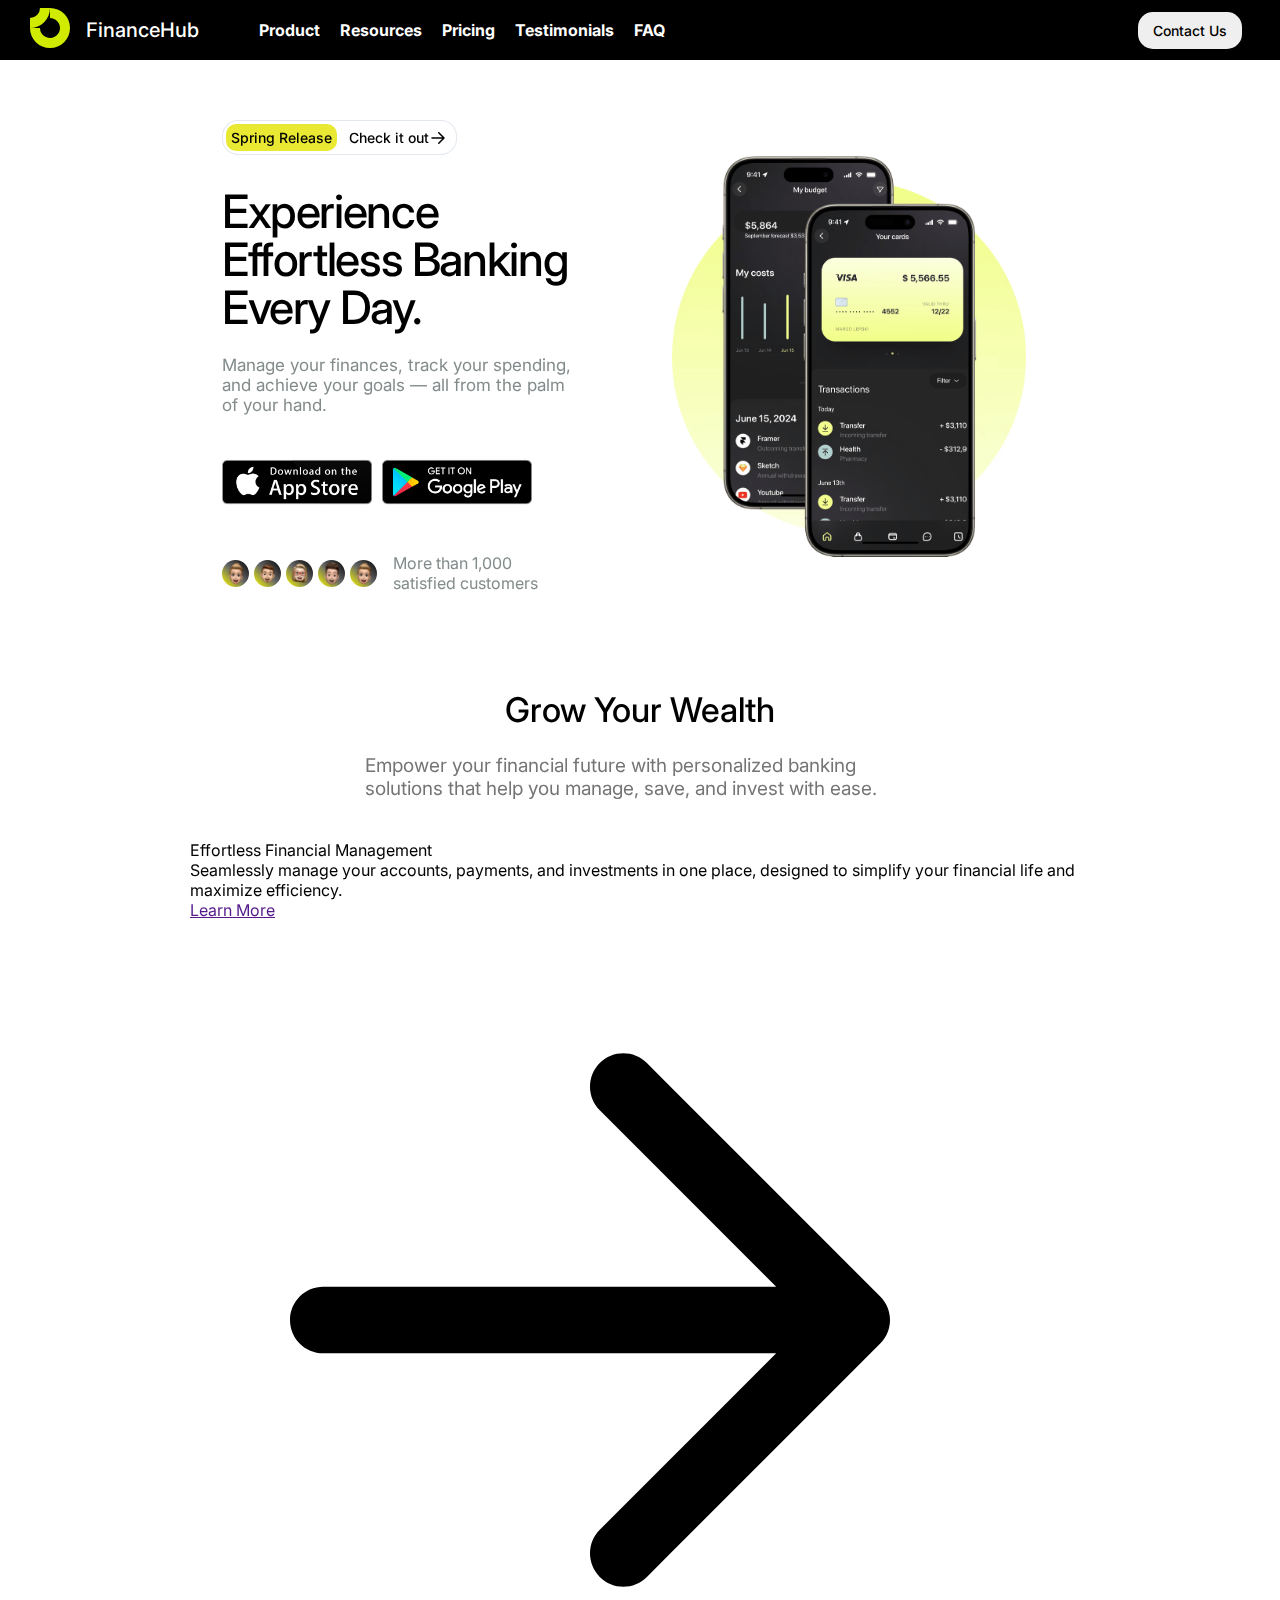
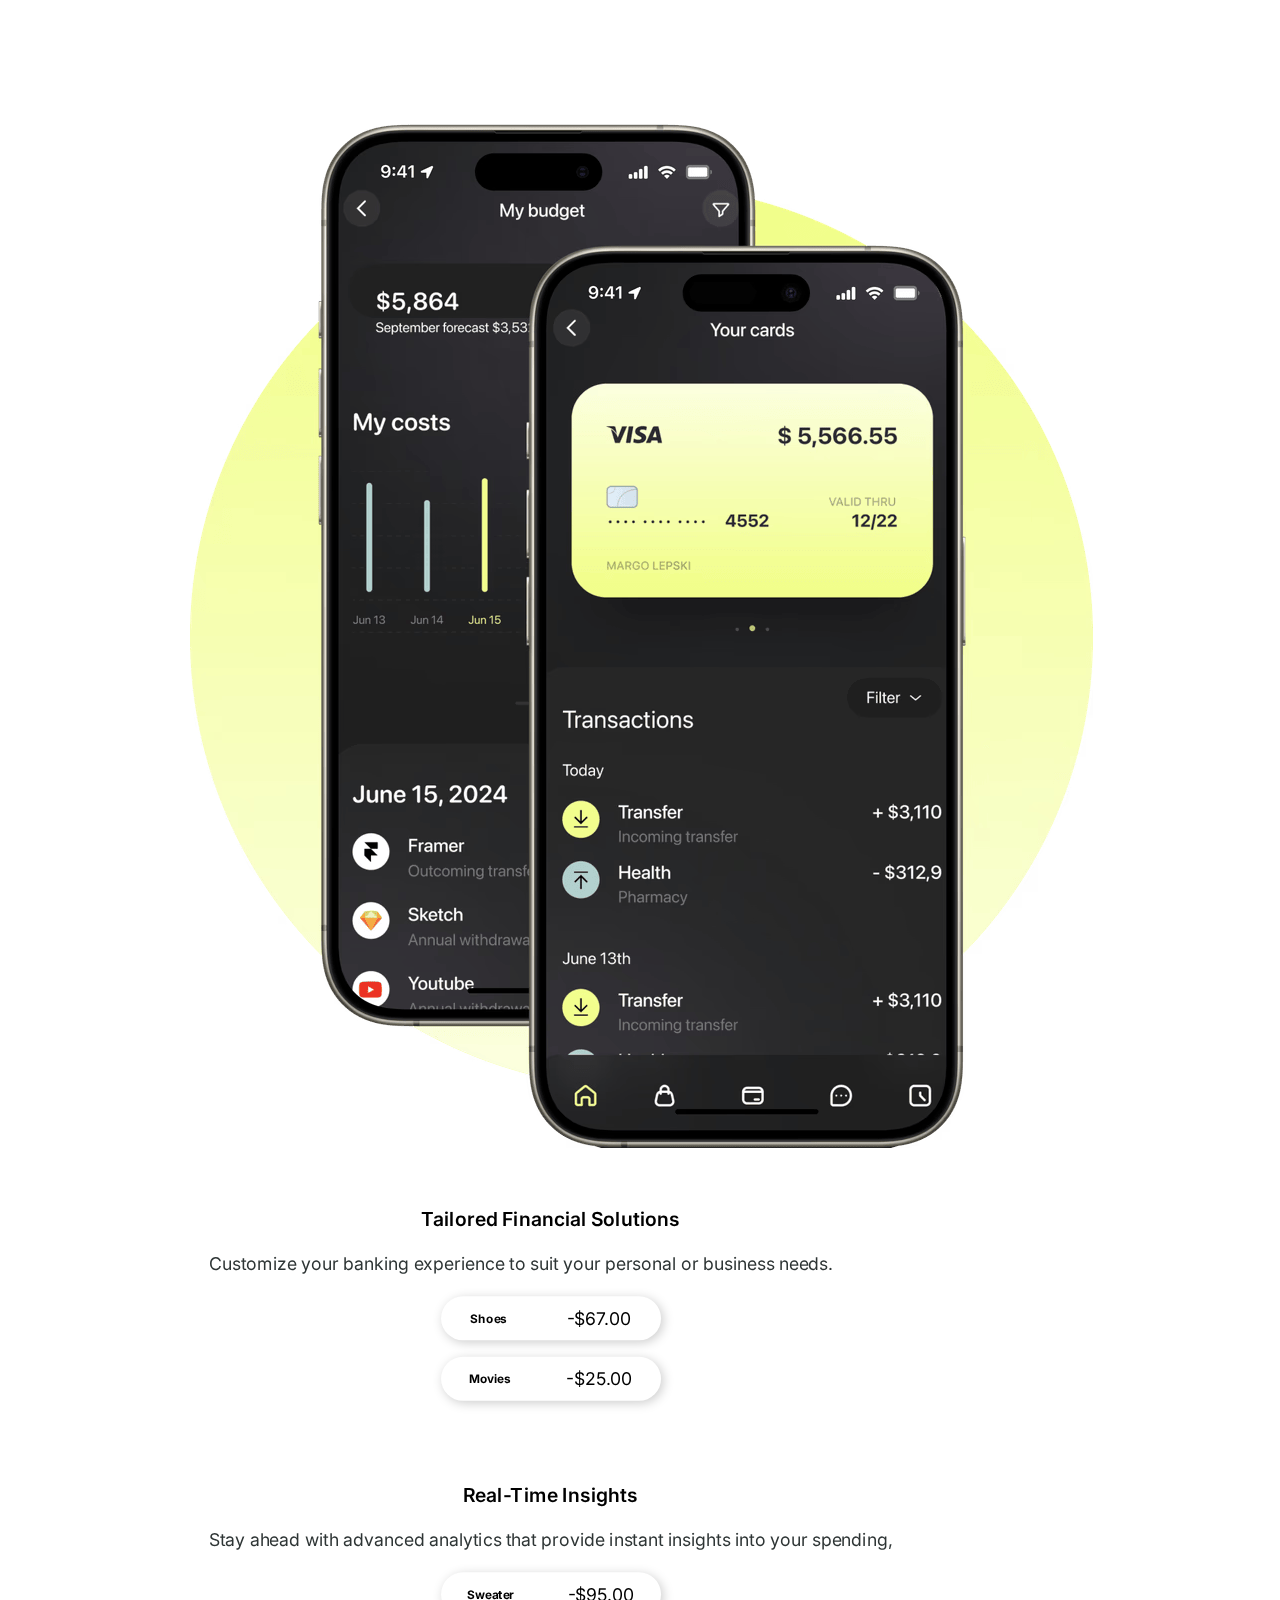
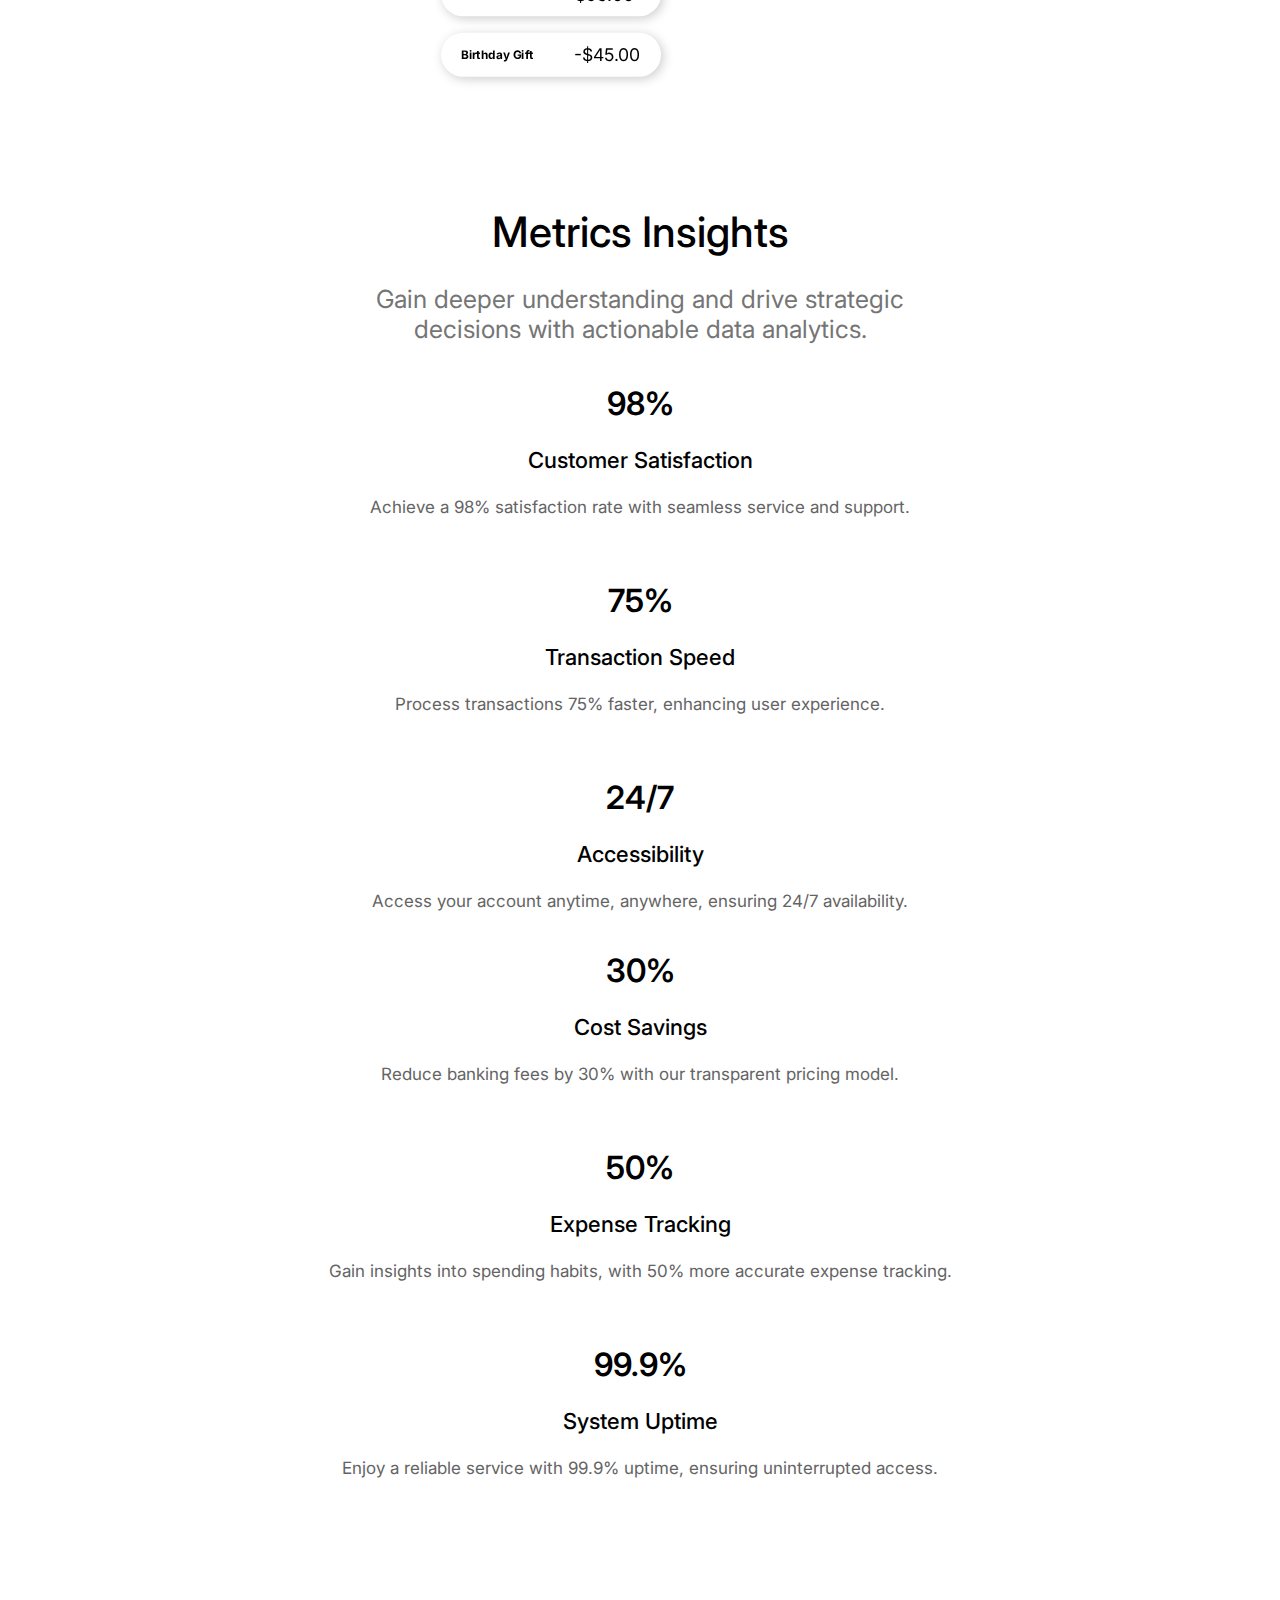
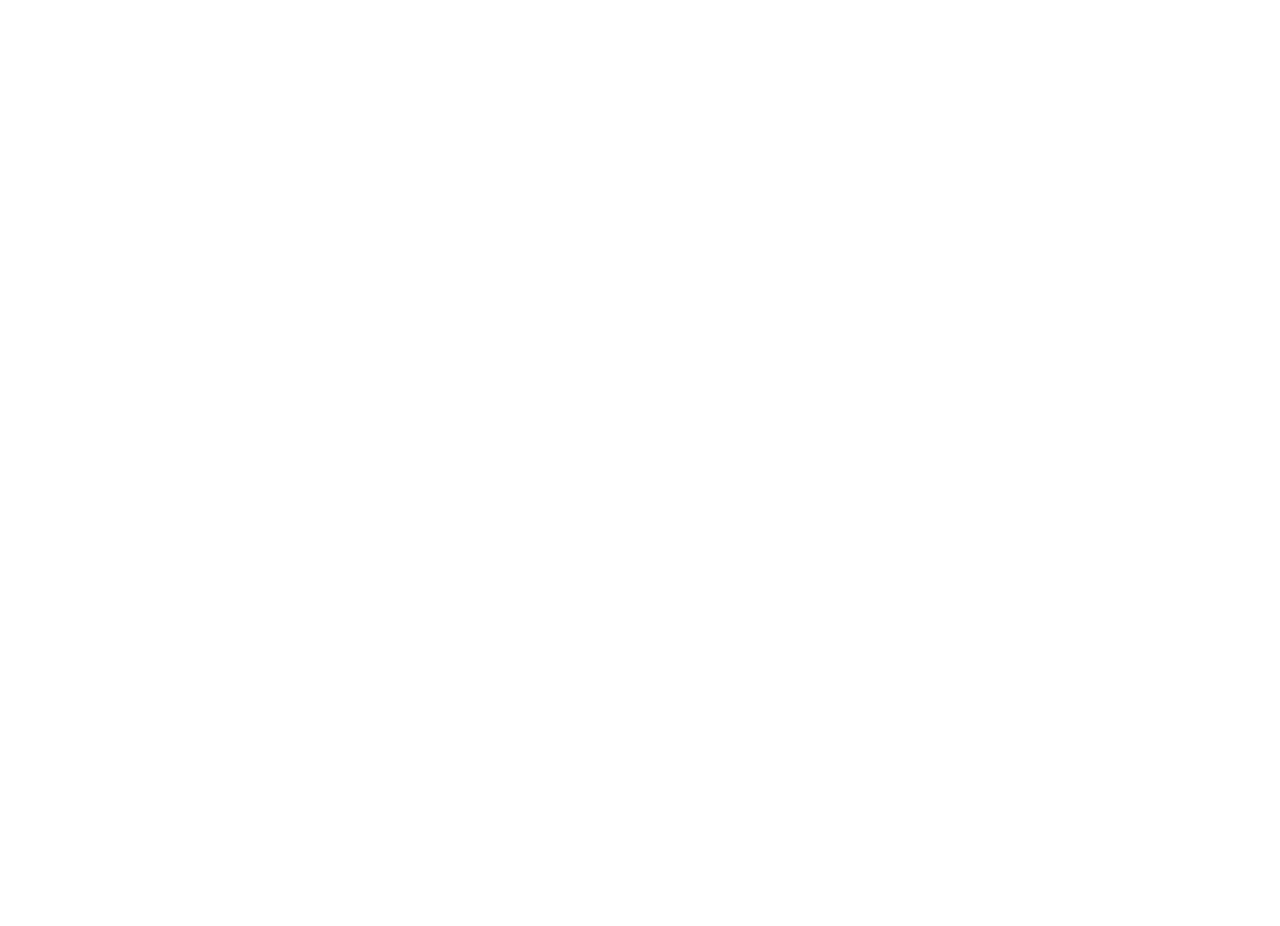
==== index.html @ 9f08f34c "metrics section" ====
<!DOCTYPE html>
<html lang="en">
<head>
    <meta charset="UTF-8">
    <meta name="viewport" content="width=device-width, initial-scale=1.0">

    <style>
        @import url('https://fonts.googleapis.com/css2?family=Roboto:ital,wght@0,100;0,300;0,400;0,500;0,700;0,900;1,100;1,300;1,400;1,500;1,700;1,900&display=swap');
        @import url('https://fonts.googleapis.com/css2?family=Inter:ital,opsz,wght@0,14..32,100..900;1,14..32,100..900&display=swap');
    </style>
  

    <link rel="shortcut icon" href="./Public/finance-hub-logo.svg" type="image/x-icon">
    <link rel="stylesheet" href="./styles/general.css">
    <link rel="stylesheet" href="./styles/header.css">
    <link rel="stylesheet" href="./styles/heroSection.css">
    <link rel="stylesheet" href="./styles/growWealth.css">
    <link rel="stylesheet" href="./styles/metrics.css">
    <link rel="stylesheet" href="./styles/part4.css">
    <link rel="stylesheet" href="./styles/part5.css">
    <link rel="stylesheet" href="./styles/part6.css">
    <link rel="stylesheet" href="./styles/part7.css">
    <link rel="stylesheet" href="./styles/part8.css">
    
   
    <title>FinanceHub</title>
</head>
<body>
    <!-- Header First  -->
    <div class="main" style="min-height: 100vh;width: auto;">
        <header>
            <div class="left-section">
                <div class="logo">
                    <img src="./Public/finance-hub-logo.svg" alt="finance-hub-logo">
                </div>
                <div class="name">FinanceHub</div>
            </div>
            <div class="middle-section">
                <div class="nav">
                    <a href="#">Product</a>
                </div>
                <div class="nav">
                    <a href="#">Resources</a>
                </div>
                <div class="nav">
                    <a href="#">Pricing</a>
                </div>
                <div class="nav">
                    <a href="#">Testimonials</a>
                </div>
                <div class="nav">
                    <a href="#">FAQ</a>
                </div>
                
            </div>

            <div class="right-section">
                <button class="contact-us">Contact Us</button>
            </div>
            
        </header>
        
        <!--Start of Hero Section -->
        <article class="hero-section">
            <div class="hero-container">
                <section class="partA">

                    <!-- top button like part -->
                    <div class="new-release">
                        <p class="release">Spring Release</p>
                        <div class="check-release">
                            <p>Check it out </p>
                            <img src="./Public/right-arrow-com.svg" alt="Right Arrow">
                        </div>
                    
                    </div>
                    <!-- about part -->
                    <div class="about-section">
                        <p class="main-about">Experience Effortless Banking Every Day.</p>
                        <p class="support-about">
                            Manage your finances, track your spending, and achieve
                            your goals — all from the palm of your hand.
                        </p>
                    </div>

                    <!-- Apple Download and Google PLay -->
                    <div class="download-app">
                        <a href="https://www.apple.com/"><img class="apple-store" src="./Public/download-on-the-app-store.png" alt="Apple Store" ></a>
                        <a href="https://play.google.com/store/apps?hl=en"><img class="google-play" src="./Public/google-play.png" alt="Google Play" ></a>

                    </div>

                    <!-- Customers -->
                    <div class="customers">
                        <div class="images">
                            <img src="./Public/head-1.png" alt="Head1">
                            <img src="./Public/head-2.png" alt="Head2">
                            <img src="./Public/head-3.png" alt="Head3">
                            <img src="./Public/head-4.png" alt="Head4">
                            <img src="./Public/head-5.png" alt="Head5">
                        </div>
                        <p>More than 1,000 satisfied customers</p>
                    </div>
                </section>
                <section class="partB">
                    <img src="./Public/phone-visa.png" alt="Phone">
                </section>
            </div>
        </article>

        <!-- End of Hero Section  -->


        <!-- Start of grow YOUR wealth section -->
        <article class="grow-your-wealth">
            
            <div class="grow-your-wealth-cont">
                <section class="part2-head">
                    <h1>Grow Your Wealth</h1>
                    <p>
                        Empower your financial future with
                        personalized banking solutions that
                        help you manage, save, and invest
                        with ease.
                    </p>
                </section>
                <section class="part2-tail" >
                    <div class="container-1">
                        <div class="grow-card-effortless">
                            <p class="heading">Effortless Financial Management</p>
                            <p class="info">
                                Seamlessly manage your accounts, payments, and 
                                investments in one place, designed to simplify 
                                your financial life and maximize efficiency.
                            </p>
                            <div class="button">
                                <a href="">Learn More</a>
                                <div class="img-cont">
                                    <img src="./Public/right-arrow-com.svg" alt="Right Arrow">
                                </div>
                               
                            </div>
                        </div>
                        <div class="grow-image">
                            <img class="left-img" src="./Public/phone-visa.png" alt="">
                        </div>
                    </div>
                    <div class="container-2">
                        <div class="grow-card">
                            <p class="heading">Tailored Financial Solutions</p>
                            <p class="info">
                                Customize your banking experience to suit your
                                personal or business needs.

                            </p>
                            <div class="card-component">
                                <div class="card shoes">
                                    <h6>Shoes</h6>
                                    <p>-$67.00</p>
                                </div>
                                <div class="card movie theater">
                                    <h6>Movies</h6>
                                    <p>-$25.00</p>
                                </div>
                            </div>
                        
                        </div>

                        <div class="grow-card">
                            <p class="heading">Real-Time Insights</p>
                            <p class="info">
                                Stay ahead with advanced analytics that 
                                provide instant insights into your spending,
                                
                            </p>

                            <div class="card-component">
                                <div class="card sweater">
                                    <h6>Sweater</h6>
                                    <p>-$95.00</p>
                                </div>
                                <div class="card birthday-gift">
                                    <h6>Birthday Gift</h6>
                                    <p>-$45.00</p>
                                </div>
                            </div>
                    
                        </div>
                    </div>
                </section>
            </div>
        </article>

        <!-- End of grow YOUR wealth section -->


        <!-- Start of metrics section -->
        <article class="metrics-insights">
            <div class="metrics-cont">
                <section class="metrics-head">
                    <p class="heading">Metrics Insights</p>
                    <p class="sub-heading">Gain deeper understanding
                        and drive strategic decisions with actionable
                        data analytics.
                    </p>
                </section>
                <section class="metrics">

                    <!-- container 1  -->
                    <div class="metric-container">
                        <p class="metric-number">98%</p>
                        <p class="metric-title">Customer Satisfaction</p>
                        <p class="explanation">
                            Achieve a 98% satisfaction rate with seamless
                            service and support.
                        </p>
                    </div>


                    <!-- container 2  -->
                    <div class="metric-container">
                        <p class="metric-number">75%</p>
                        <p class="metric-title">Transaction Speed</p>
                        <p class="explanation">
                            Process transactions 75% faster, enhancing
                            user experience.
                        </p>
                    </div>


                    <!-- container 3  -->

                    <div class="metric-container">
                        <p class="metric-number">24/7</p>
                        <p class="metric-title">Accessibility</p>
                        <p class="explanation">
                            Access your account anytime, anywhere,
                            ensuring 24/7 availability.
                        </p>
                    </div>
                
                </section>
                <section class="metrics">
                    <!-- container 1  -->
                    <div class="metric-container">
                        <p class="metric-number">30%</p>
                        <p class="metric-title">Cost Savings</p>
                        <p class="explanation">
                            Reduce banking fees by 30% with our
                            transparent pricing model.
                        </p>
                    </div>


                    <!-- container 2  -->
                    <div class="metric-container">
                        <p class="metric-number">50%</p>
                        <p class="metric-title">Expense Tracking</p>
                        <p class="explanation">
                            Gain insights into spending habits, with 50%
                            more accurate expense tracking.
                        </p>
                    </div>


                    <!-- container 3  -->

                    <div class="metric-container">
                        <p class="metric-number">99.9%</p>
                        <p class="metric-title">System Uptime</p>
                        <p class="explanation">
                            Enjoy a reliable service with 99.9% uptime,
                            ensuring uninterrupted access.
                        </p>
                    </div>
                </section>
            </div>
        </article>


            <!-- End of metrics section -->
            <!-- Part4 -->
            <article class="pricing-plan"></article>
            <!-- Part5 -->
            <article class="testimonials"></article>
            <!-- Part6 -->
            <article class="trustees"></article>
            <!-- Part7 -->
            <article class="join-now"></article>
            <!-- Part8 -->
            <article class="faqs"></article>
                
        
        <footer></footer>
    </div>
</body>
</html>
---- styles/general.css ----
*{
    margin: 0;
    padding: 0;
    box-sizing: border-box;
    font-family: Inter, Roboto, sans-serif;
}

body{
    /* margin-top: 120px;
     */
    margin-bottom: 1000px;
    /* background-color: rgb(95, 95, 143); */
    display: flex;
    align-items: center;
    justify-content: center;
}


.main{
    
    

    display: flex;
    flex-direction: column;
    justify-content: flex-start;
    align-items: center;

    flex-wrap: nowrap;
    gap: 0px;
    height: min-content;
    overflow: hidden;
    padding: 0;
    position: relative;

}
---- styles/header.css ----
header{
   display: flex;
   background-color: black;
   justify-content: space-between;
   
   height: 60px;
   position: fixed;
   top: 0;
   left: 0;
   right: 0;
}

.left-section{
    display: flex;
    /* gap: 10px; */
    /* margin: 0px 0 0 20px; */
    align-items: center;
    /* margin: 0 -500px 0 0; */
}

.logo img{
    width: 40px;
    margin: 0 16px 0 30px;
}

.name{
    font-weight: 500;
    font-size: 20px;
    color: rgb(255, 255, 255);
}

.middle-section {
    display: flex;
    align-items: center;
    flex: 1;
    margin: 0 0 0 50px;
}

.nav{
    margin: 0 10px 0 10px;
}

.nav a {
    text-decoration: none;
    color: white;
    font-weight: bold;
}

.nav a:hover{
    color: rgb(238, 151, 151);
}

.right-section{
    width: 180px;
    display: flex;
    align-items: center;
    justify-content: center;

}

.contact-us{
    padding: 10px 15px 10px 15px;
    border-radius: 15px;
    border: none;
    font-size: 14px;
    font-weight: 500;
    cursor: pointer;
}
---- styles/heroSection.css ----
.hero-section{
   display: flex;
   flex-direction: column;
   justify-content: center;
   align-items: center;
   gap: 0;
   flex: none;
   flex-wrap: nowrap;
   height: min-content;
   overflow: visible;
   padding: 120px 32px 48px;
   max-width: 900px;
   width: 100%;

}

.hero-container{
    display: flex;
    align-items: center;
    justify-content: flex-start;
    /* background-color: teal; */
    gap: 64px;
    flex: none;
    flex-wrap: nowrap;
    height: min-content;
    padding: 0;
    overflow: visible;
    width: 100%;
    position: relative;
}



.partA{
    display: flex;
    flex-direction: column;
    justify-content: flex-start;
    align-items: flex-start;
    gap: 32px;

    flex: none;
    flex-wrap: nowrap;
    height: min-content;
    /* max-width: 500px; */
    overflow: visible;
    padding: 0;
    position: relative;
    width: 1px;

    flex: 1 0 0px;
}

.new-release{
    display: flex;
    align-items: center;
    justify-content: flex-start;
    column-gap: 12px;
    font-size: 14px;
    box-shadow: 0 0 0 1px inset rgb(227, 232, 239);
    padding: 4px 10px 4px 4px;
    border-radius: 16px;
    cursor: pointer;
    font-weight: 500;
    flex-wrap: nowrap;

}

.new-release:hover .check-release img{
    transform: translateX(10%);
}

.release{
    background-color: rgb(233, 233, 51);
    padding: 5px;
    border-radius: 10px;
}

.check-release{
    display: flex;
    align-items: center;
    flex-wrap: nowrap;
}
.check-release img{
    width: 18px;
    filter: hue-rotate(180deg) saturate(1.5) brightness(1.2) contrast(1.2);

    transition: transform 0.2s ease-in-out;
}

.about-section{
    display: flex;
    flex-direction: column;
    flex-wrap: nowrap;
    gap: 24px;
}

.main-about{
    font-size: 46px;
    font-weight: 500;
    color: black;
    letter-spacing: -.03em;
    text-align: start;
    line-height: 48px;
}

.support-about{
    color: rgb(131, 139, 139);
    font-size: 17px;
}

.download-app{
    display: flex;
    flex: none;
    gap: 10px;
}

.download-app a img{
    height: 150px;
    margin: -40px 0;
}

.customers{
    display: flex;
    flex-wrap: nowrap;
    gap: 16px;
    flex: none;
    align-items: center;
}


.images{
    display: flex;
    align-items: center;
    gap: 5px;
    flex-wrap: nowrap;
}

.images img{
    width: 27px;
    height: 27px;
    border: none;
   
    background-image: linear-gradient(45deg, #FFFF00, #666666, #000000);


    border-radius: 25px;
}

.customers p{
    color: rgb(131, 139, 139);
}

.partB{
    /* background-color: #000000; */
    display: flex;
    flex-direction: column;
    align-items: center;
    justify-content: center;
    flex-wrap: nowrap;
    height: min-content;
    overflow: visible;
    padding: 32px;
    position: relative;
    /* width: 1px; */
    flex: 1 0 0px;
}
.partB img{
    display: block;
    width: 100%;
    height: 100%;
    object-fit: cover;
    object-position: center center;
}
---- styles/growWealth.css ----
/* Some craxy nested flexboxes  */
.grow-your-wealth{
   display: flex;
   flex-direction: column;
   align-items: center;
   justify-content: flex-start;
   flex-wrap: nowrap;
   gap: 0;
   overflow: visible;
   height: min-content;
   position: relative;
   padding: 48px 32px;
   width: 100%;
}

.grow-your-wealth-cont{
    display: flex;
    flex-direction: column;
    justify-content: flex-start;
    align-items: center;
    gap: 40px;
    overflow: visible;
    position: relative;
    flex-wrap: nowrap;
    max-width: 900px;
    width: 100%;
}

/* First Section  */
.part2-head{
    display: flex;
    flex-direction: column;
    align-items: center;
    gap: 24px;
    max-width: 550px;
    width: 100%;
    flex: none;
}


.part2-head h1{
    font-size: 34px;
    font-weight: 500;
}


.part2-head p{
    color: rgb(117, 117, 117);
    font-size: 19px;
}

/* Second Section  */

.part2-tail{
    display: flex;
    flex-direction: column;
    align-items: flex-start;
    justify-content: flex-start;
    gap: 14px;
    /* background-color: brown; */
    height: min-content;
    width: 100%;
}

/* Nested flexbox  */

.container{
    display: flex;
    align-items: center;
    /* flex-wrap: wrap; */
    background-color: rgba(198, 211, 190, 0.651);
    border: 0.1px solid rgb(166, 172, 162,0.2) ;
    border-radius: 20px;
    gap: 40px;

    backdrop-filter: blur(10px);
    

    flex: 0 1 auto;
    min-width: 0; 
}


.grow-card{
    display: flex;
    flex-direction: column;
    align-items: flex-start;
    gap: 20px;
    padding: 50px;
    
    flex: 1;
}

.grow-card .heading{
    font-size: 1.1rem;
    font-weight: 600;
    margin: 0 auto;
}

.grow-card .info{
    font-size: 1rem;
    color: rgb(46, 53, 53);
    /* max-width: 200px; */
}


.grow-card .button{
    display: flex;
    align-items: center;
    justify-content: space-around;
    gap: 5px;
    background-color: rgb(20, 44, 20);
    /* margin-bottom: 50px; */
    padding: 0.7em 1.2em;
    cursor: pointer;
    border-radius: 10px;
    transition: all 0.2s ease;
}

.grow-card .button a {
    text-decoration: none;
    color: white;
    font-size: 1rem;
    
}

.grow-card .button img {
    
    width: 18px;
    filter: invert(1);

    transition: all 0.2s ease-in-out;

}

.grow-card .button:hover{
    background-color: rgba(47, 77, 47, 0.815) ;

}

.grow-card .button:hover img{
    transform: translateX(50%);
    
}


.grow-card .left-img{
    width: 250px;
    flex: none;
    transition: all 0.5s ease-in-out;
}

.grow-card ,.left-img:hover{
    transform: scale(1.1);
}


.card-component{
    display: flex;
    flex-direction: column;
    justify-content: center;
    align-items: center;
    margin: 0 auto;
    gap: 15px;
}

.card{
    width: 200px;
    height: 40px;
    background-color:#ffffff;
    border-radius: 20px;
    box-shadow: 2px 2px 10px rgba(0, 0, 0, 0.205);


    display: flex;
    align-items: center;
    justify-content: space-around;

    transition: all 0.2s ease-in;
}

.card:hover {
    transform: scale(1.1);
    background-color: transparent;
}
---- styles/metrics.css ----
/* Styles for the metrics Section  */

 .metrics-insights{
    display: flex;
    flex-direction: column;
    /* background-color: red; */
    align-items: center;
    justify-content: flex-start;
    flex: none;
    gap: 70px;
    height: min-content;
    width: 100%;
    position: relative;
 }


 .metrics-cont{
    display: flex;
    flex-direction: column;
    gap: 40px;
    justify-content: flex-start;
    align-items: center;
    padding: 48px 32px;
    background-color: rgb(255, 255, 255);
    flex-wrap: nowrap;
    width: 100%;
 }


 .metrics-head{
    display: flex;
    flex-direction: column;
    align-items: center;
    justify-content: flex-start;
    gap: 34px;
    height: min-content;
    max-width: 550px;
    width: 100%;
    flex-wrap: nowrap;
    position: relative;
 }

 .metrics-head .heading{
    font-size: 42px;
    font-weight: 500;
    line-height: 36px;
    text-align: center;
    
 }


 .metrics-head .sub-heading{
    font-size: 25px;
    color: rgb(117, 117, 117);
    text-align: center;
 }




 .metrics{
    display: flex;
    flex-direction: column;
    justify-content: flex-start;
    align-items: center;
    gap: 64px;
    /* background-color: crimson; */
    flex-wrap: nowrap;
    height: min-content;
    flex: none;
    /* max-width: 1000px; */
    width: 100%;
 }


 .metric-container{
    display: flex;
    flex-direction: column;
    justify-content: flex-start;
    align-items: center;

    gap: 24px;
    height: min-content;
    flex: none;
    width: 100%;
 }


 .metric-number{
    font-size: 32px;
    font-weight: 600;
    text-align: center;
 }


 .metric-title{
    font-size: 22px;
    font-weight: 500;
 }

 .explanation{
    font-size: 17px;
    color: rgb(100, 100, 100);
    text-align: center;
 }
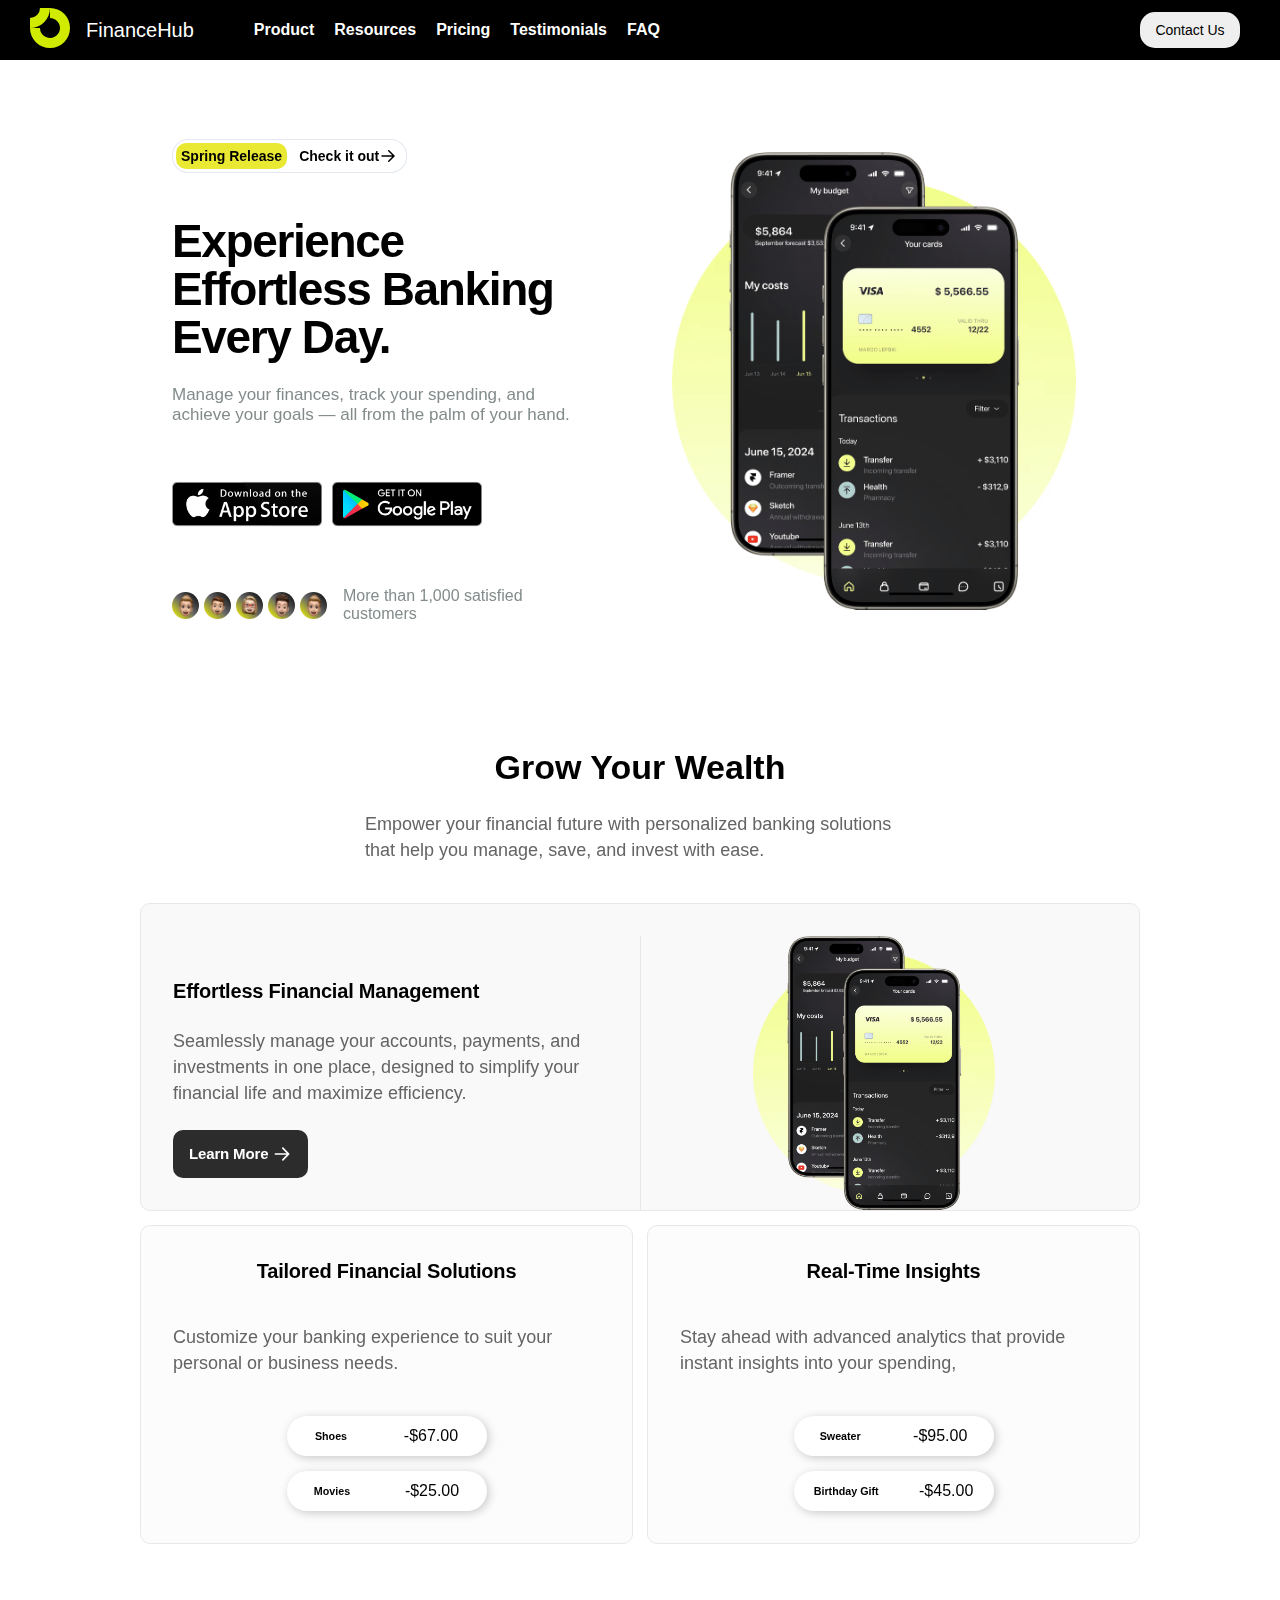
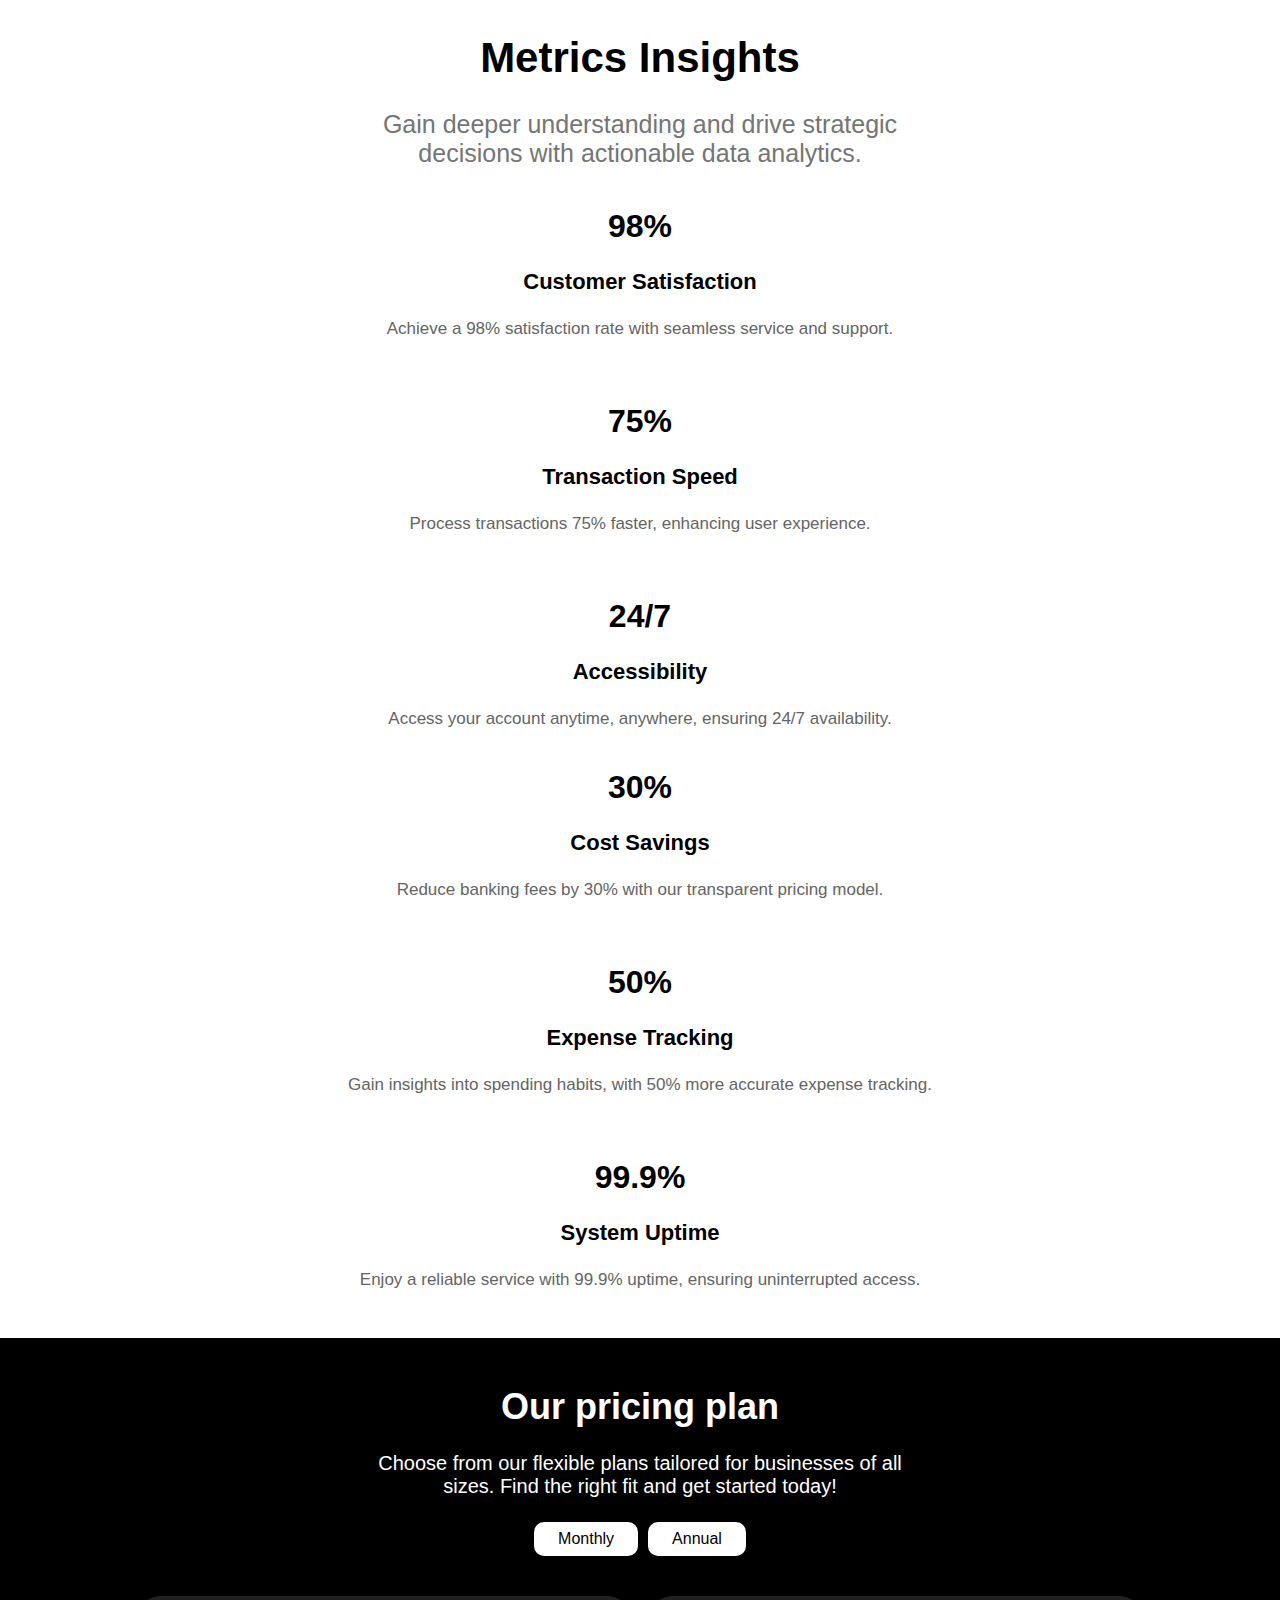
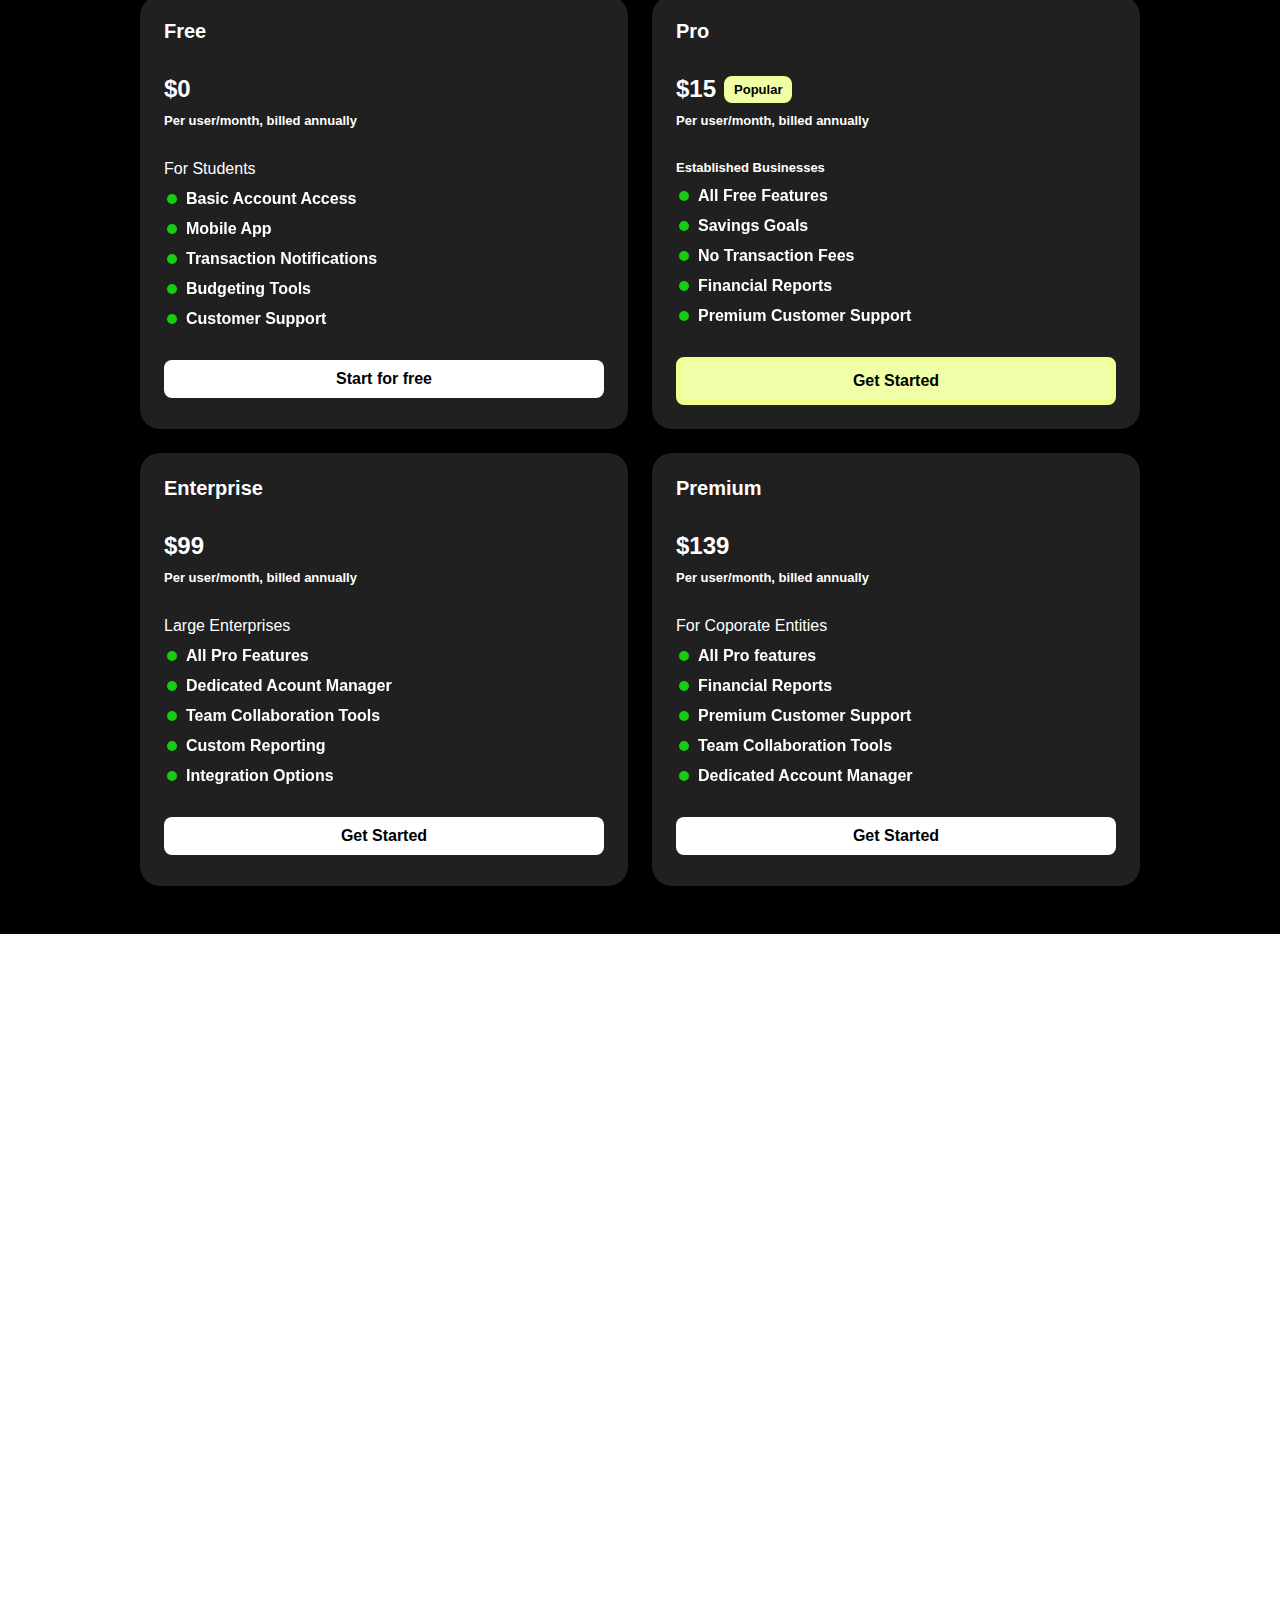
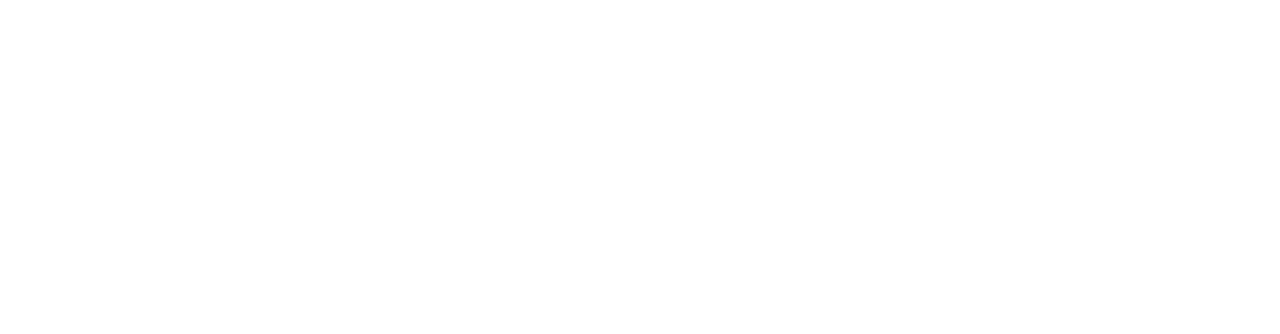
==== commit 4517677e: "typo" ====
--- a/index.html
+++ b/index.html
@@ -4,11 +4,11 @@
     <meta charset="UTF-8">
     <meta name="viewport" content="width=device-width, initial-scale=1.0">
 
-    <style>
+    <!-- <style>
         @import url('https://fonts.googleapis.com/css2?family=Roboto:ital,wght@0,100;0,300;0,400;0,500;0,700;0,900;1,100;1,300;1,400;1,500;1,700;1,900&display=swap');
         @import url('https://fonts.googleapis.com/css2?family=Inter:ital,opsz,wght@0,14..32,100..900;1,14..32,100..900&display=swap');
     </style>
-  
+   -->
 
     <link rel="shortcut icon" href="./Public/finance-hub-logo.svg" type="image/x-icon">
     <link rel="stylesheet" href="./styles/general.css">
@@ -16,7 +16,7 @@
     <link rel="stylesheet" href="./styles/heroSection.css">
     <link rel="stylesheet" href="./styles/growWealth.css">
     <link rel="stylesheet" href="./styles/metrics.css">
-    <link rel="stylesheet" href="./styles/part4.css">
+    <link rel="stylesheet" href="./styles/pricingPlan.css">
     <link rel="stylesheet" href="./styles/part5.css">
     <link rel="stylesheet" href="./styles/part6.css">
     <link rel="stylesheet" href="./styles/part7.css">
@@ -279,8 +279,162 @@
 
 
             <!-- End of metrics section -->
-            <!-- Part4 -->
-            <article class="pricing-plan"></article>
+
+
+            <!-- Start of Pricing Plans -->
+
+
+            <article class="pricing-plan">
+                <div class="pricing-plan-cont">
+                    <div class="pp-head">
+                        <p class="heading">Our pricing plan</p>
+                        <p class="sub-heading">
+                            Choose from our flexible plans tailored
+                            for businesses of all sizes. Find the
+                            right fit and get started today!
+                        </p>
+                        <div class="time">
+                            <p>Monthly</p>
+                            <p>Annual</p>
+                        </div>
+                    </div>
+                    <div class="pp-tail">
+
+                        <!-- Grid Card 1  -->
+
+                        <div class="grid-card">
+
+                            
+
+
+                            <div class="card-details">
+                                <p class="name">Free</p>
+
+                                <div class="amount">
+                                    <p class="money">$0</p>
+                                    <p class="time">
+                                        Per user/month, billed annually
+                                    </p>
+                                </div>
+
+                                <div class="for-who">
+                                    <p>For Students</p>
+
+                                    <div class="benefits">
+                                        <p>Basic Account Access</p>
+                                        <p>Mobile App</p>
+                                        <p>Transaction Notifications</p>
+                                        <p>Budgeting Tools</p>
+                                        <p>Customer Support</p>
+                                    </div>
+
+                                </div>
+                            </div>
+
+                            <a href="" class="card-button">Start for free</a>
+
+
+                            
+                        </div>
+
+                           <!-- Grid Card 2  -->
+
+
+                        <div class="grid-card">
+                            <div class="card-details">
+                                <p class="name">Pro</p>
+
+                                <div class="amount">
+                                    <p class="money">$15 <span>Popular</span></p>
+                                    <p class="time">
+                                        Per user/month, billed annually
+                                    </p>
+                                </div>
+
+                                <div class="for-who">
+                                    <p class="who">Established Businesses</p>
+
+                                    <div class="benefits">
+                                        <p>All Free Features</p>
+                                        <p>Savings Goals</p>
+                                        <p>No Transaction Fees</p>
+                                        <p>Financial Reports</p>
+                                        <p>Premium Customer Support</p>
+                                    </div>
+
+                                </div>
+                            </div>
+
+                            <a href="" class="card-button popular-button">Get Started</a>
+                        </div>
+
+                           <!-- Grid Card 3  -->
+
+
+                        <div class="grid-card">
+                            <div class="card-details">
+                                <p class="name">Enterprise</p>
+
+                                <div class="amount">
+                                    <p class="money">$99</p>
+                                    <p class="time">
+                                        Per user/month, billed annually
+                                    </p>
+                                </div>
+
+                                <div class="for-who">
+                                    <p>Large Enterprises</p>
+
+                                    <div class="benefits">
+                                        <p>All Pro Features</p>
+                                        <p>Dedicated Acount Manager</p>
+                                        <p>Team Collaboration Tools</p>
+                                        <p>Custom Reporting</p>
+                                        <p>Integration Options</p>
+                                    </div>
+
+                                </div>
+                            </div>
+
+                            <a href="" class="card-button">Get Started</a>
+                        </div>
+
+                           <!-- Grid Card 4  -->
+
+
+                        <div class="grid-card">
+                            <div class="card-details">
+                                <p class="name">Premium</p>
+
+                                <div class="amount">
+                                    <p class="money">$139</p>
+                                    <p class="time">
+                                        Per user/month, billed annually
+                                    </p>
+                                </div>
+
+                                <div class="for-who">
+                                    <p>For Coporate Entities</p>
+
+                                    <div class="benefits">
+                                        <p>All Pro features</p>
+                                        <p>Financial Reports</p>
+                                        <p>Premium Customer Support</p>
+                                        <p>Team Collaboration Tools</p>
+                                        <p>Dedicated Account Manager</p>
+                                    </div>
+
+                                </div>
+                            </div>
+
+                            <a href="" class="card-button">Get Started</a>
+                        </div>
+                    </div>
+                </div>
+            </article>
+
+
+            <!-- End0 of Pricing Plans -->
             <!-- Part5 -->
             <article class="testimonials"></article>
             <!-- Part6 -->
--- a/styles/general.css
+++ b/styles/general.css
@@ -10,9 +10,9 @@
      */
     margin-bottom: 1000px;
     /* background-color: rgb(95, 95, 143); */
-    display: flex;
+    /* display: flex;
     align-items: center;
-    justify-content: center;
+    justify-content: center; */
 }
 
 
--- a/styles/heroSection.css
+++ b/styles/heroSection.css
@@ -9,9 +9,10 @@
    height: min-content;
    overflow: visible;
    padding: 120px 32px 48px;
-   max-width: 900px;
+   max-width: 1000px;
    width: 100%;
-
+   margin-bottom: 10px;
+   
 }
 
 .hero-container{
@@ -36,7 +37,7 @@
     flex-direction: column;
     justify-content: flex-start;
     align-items: flex-start;
-    gap: 32px;
+    gap: 44px;
 
     flex: none;
     flex-wrap: nowrap;
@@ -60,7 +61,7 @@
     padding: 4px 10px 4px 4px;
     border-radius: 16px;
     cursor: pointer;
-    font-weight: 500;
+    font-weight: 600;
     flex-wrap: nowrap;
 
 }
@@ -96,7 +97,7 @@
 
 .main-about{
     font-size: 46px;
-    font-weight: 500;
+    font-weight: 600;
     color: black;
     letter-spacing: -.03em;
     text-align: start;
--- a/styles/growWealth.css
+++ b/styles/growWealth.css
@@ -23,7 +23,7 @@
     overflow: visible;
     position: relative;
     flex-wrap: nowrap;
-    max-width: 900px;
+    max-width: 1000px;
     width: 100%;
 }
 
@@ -41,7 +41,7 @@
 
 .part2-head h1{
     font-size: 34px;
-    font-weight: 500;
+    font-weight: 600;
 }
 
 
@@ -65,97 +65,186 @@
 
 /* Nested flexbox  */
 
-.container{
-    display: flex;
-    align-items: center;
-    /* flex-wrap: wrap; */
-    background-color: rgba(198, 211, 190, 0.651);
-    border: 0.1px solid rgb(166, 172, 162,0.2) ;
-    border-radius: 20px;
+.container-1{
+    display: flex;
+    align-items: flex-end;
+    justify-content: flex-start;
+    flex-wrap: nowrap;
+    background-color: rgb(249, 249, 249);
+    /* background-color: crimson; */
+    border-radius: 10px;
+    border: 1px solid rgb(232, 232, 232);
     gap: 40px;
-
-    backdrop-filter: blur(10px);
-    
+    flex: none;
+    height: min-content;
+    width: 100%;
+    padding: 32px 32px 0;
 
     flex: 0 1 auto;
     min-width: 0; 
-}
-
-
-.grow-card{
+    
+}
+
+
+.grow-card-effortless{
     display: flex;
     flex-direction: column;
     align-items: flex-start;
-    gap: 20px;
-    padding: 50px;
-    
-    flex: 1;
-}
-
+    justify-content: flex-start;
+    gap: 24px;
+    padding: 0 0 32px;
+    height: min-content;
+    width: 1px;
+    flex: 1 0 0px;
+}
+
+.grow-card-effortless .heading,
 .grow-card .heading{
-    font-size: 1.1rem;
-    font-weight: 600;
-    margin: 0 auto;
-}
-
-.grow-card .info{
-    font-size: 1rem;
-    color: rgb(46, 53, 53);
+    font-size: 20px;
+    font-weight: 700;
+    line-height: 26px;
+    letter-spacing: -.01em;
+}
+
+.grow-card-effortless .info,
+.grow-card .info,
+.part2-head p{
+    font-size: 18px;
+    color: rgb(100, 100, 100);
+    line-height: 26px;
     /* max-width: 200px; */
 }
 
 
-.grow-card .button{
-    display: flex;
-    align-items: center;
-    justify-content: space-around;
-    gap: 5px;
-    background-color: rgb(20, 44, 20);
-    /* margin-bottom: 50px; */
-    padding: 0.7em 1.2em;
+.grow-card-effortless .button{
+    display: flex;
+    align-items: center;
+    justify-content: center;
+    gap: 4px;
+    background-color: rgb(44, 44, 44);
+    height: min-content;
+    padding: 12px 16px;
     cursor: pointer;
     border-radius: 10px;
     transition: all 0.2s ease;
 }
 
-.grow-card .button a {
+.grow-card-effortless .button a {
     text-decoration: none;
     color: white;
-    font-size: 1rem;
-    
-}
-
-.grow-card .button img {
-    
-    width: 18px;
+    font-size: 15px;
+    font-weight: 600;
+    letter-spacing: -.01em;
+    line-height: 24px;
+}
+
+.grow-card-effortless .button .img-cont{
+    flex: none;
+    height: 20px;
+    width: 20px;
+    overflow: hidden;
+}
+
+
+.grow-card-effortless .button img {
+    
+    width: 100%;
+    height: 100%;
     filter: invert(1);
 
     transition: all 0.2s ease-in-out;
 
 }
 
-.grow-card .button:hover{
+.grow-card-effortless .button:hover{
     background-color: rgba(47, 77, 47, 0.815) ;
 
 }
 
-.grow-card .button:hover img{
-    transform: translateX(50%);
-    
-}
-
-
-.grow-card .left-img{
-    width: 250px;
-    flex: none;
-    transition: all 0.5s ease-in-out;
-}
-
-.grow-card ,.left-img:hover{
-    transform: scale(1.1);
-}
-
-
+.grow-card-effortless .button:hover img{
+    transform: translateX(15%);
+    
+}
+
+.grow-image{
+    
+    width: 50%;
+    /* width: 50%; */
+    position: relative;
+    overflow: hidden;
+    aspect-ratio: 1.705/1;
+    border-left: 1px solid rgb(232, 232, 232);
+}
+
+.grow-image .left-img{
+    position: absolute;
+    inset: 0;
+    /* aspect-ratio: 1.705/1; */
+    bottom: unset;
+    /* top: 0; */
+    height: 100%;
+    right: 1px;
+    width: 100%;
+    object-fit: contain;
+    
+    
+}
+
+/* Gradients  */
+.grow-image::before, 
+.grow-image::after{
+    content: "";
+    background: linear-gradient(270deg, rgba(250, 250, 250, 0) 0%, rgb(250, 250, 250) 100%);
+    position: absolute;
+    bottom: 0;
+    
+    top: 0;
+    overflow: hidden;
+    width: 150px;
+    z-index: -1;
+}
+
+.grow-image::before{
+    background: linear-gradient(270deg, rgba(250, 250, 250, 0) 0%, rgb(250, 250, 250) 100%);
+    left: -1px;
+
+}
+
+.grow-image::after{
+    background: linear-gradient(90deg, rgba(250, 250, 250, 0) 0%, rgb(249, 249, 249) 100%);
+    right: 0;
+}
+
+
+
+.container-2{
+    display: flex;
+    align-items: center;
+    justify-content: flex-start;
+    flex: none;
+    gap: 14px;
+    position: relative;
+    height: min-content;
+    width: 100%;
+}
+
+
+.grow-card{
+    display: flex;
+    flex-direction: column;
+    align-items: center;
+    justify-content: flex-start;
+    gap: 40px;
+    padding: 32px;
+    height: min-content;
+    flex: 1 0 0px;
+    width: 1px;
+    background-color: rgb(252, 252, 252);
+    border: 1px solid rgb(232, 232, 232);
+    border-radius: 10px;
+    
+
+}
 .card-component{
     display: flex;
     flex-direction: column;
--- a/styles/metrics.css
+++ b/styles/metrics.css
@@ -42,7 +42,7 @@
 
  .metrics-head .heading{
     font-size: 42px;
-    font-weight: 500;
+    font-weight: 600;
     line-height: 36px;
     text-align: center;
     
@@ -88,14 +88,14 @@
 
  .metric-number{
     font-size: 32px;
-    font-weight: 600;
+    font-weight: 700;
     text-align: center;
  }
 
 
  .metric-title{
     font-size: 22px;
-    font-weight: 500;
+    font-weight: 600;
  }
 
  .explanation{
--- a/styles/pricingPlan.css
+++ b/styles/pricingPlan.css
@@ -0,0 +1,248 @@
+.pricing-plan{
+    display: flex;
+    flex-direction: column;
+    align-items: center;
+    justify-content: flex-start;
+    background-color: black;
+    gap: 0;
+    height: min-content;
+    width: 100%;
+    flex: none;
+    
+}
+
+
+
+.pricing-plan-cont{
+    display: flex;
+    color: white;
+    flex-direction: column;
+    align-items: center;
+    justify-content: flex-start;
+    gap: 40px;
+    background-color: black;
+    padding: 48px 32px;
+    height: min-content;
+    width: 100%;
+}
+
+
+.pp-head{
+   display: flex;
+   flex-direction: column;
+   align-items: center;
+   justify-content: flex-start;
+
+   max-width: 550px;
+
+   gap: 24px;
+   height: min-content;
+   width: 100%;
+   flex: none;
+    
+}
+
+
+.pp-head .heading{
+    font-size: 36px;
+    text-align: center;
+    font-weight: 600;
+}
+
+.pp-head .sub-heading{
+    font-size: 20px;
+    text-align: center;
+    font-weight: 400;
+}
+
+.pp-head .time{
+    display: flex;
+    align-items: center;
+    justify-content: center;
+    gap: 10px;
+    height: min-content;
+    width: 100%;
+}
+
+.pp-head .time p{
+    font-size: 16px;
+    background-color: white;
+    color: black;
+    padding: 8px 24px;
+    text-align: center;
+    border-radius: 10px;
+    cursor: pointer;
+}
+
+
+
+.pp-tail{
+    display: grid;
+    grid-template-rows: repeat(2, minmax(50px, 1fr));
+    grid-template-columns: repeat(2, minmax(0, 1fr));
+  
+    column-gap: 24px;
+    row-gap: 24px;
+
+    max-width: 1000px;
+    width: 100%;
+
+    height: min-content;
+    
+
+}
+
+
+.grid-card{
+    /* width: 100px;
+    height: 100px; */
+    background-color: rgb(32, 32, 32);
+    display: flex;
+    flex-direction: column;
+    align-items: flex-start;
+    justify-content: flex-start;
+    gap: 32px;
+    padding: 24px;
+    height: 100%;
+    border-radius: 20px;
+    /* backdrop-filter: blur(10px); */
+}
+
+
+.grid-card .card-details{
+    display: flex;
+    flex-direction: column;
+    align-items: flex-start;
+    justify-content: flex-start;
+    gap: 32px;
+    height: min-content;
+    width: 100%;
+    flex: none;
+}
+
+
+.card-details .name{
+    font-size: 20px;
+    font-weight: 600;
+}
+
+.card-details .amount{
+    display: flex;
+    flex-direction: column;
+    align-items: flex-start;
+    justify-content: flex-start;
+    height: min-content;
+    gap: 10px;
+    flex: none;
+    width: 100%;
+}
+
+.amount .money{
+    font-size: 24px;
+    font-weight: 600;
+
+    display: flex;
+    justify-content: flex-start;
+    align-items: center;
+    gap: 8px;
+}
+
+.amount .money span{
+    background-color:rgb(239, 255, 167) ;
+    padding: 4px 8px;
+    font-size: 13px;
+    color: black;
+    border-radius: 8px;
+    border: 2px solid rgb(242, 254, 141);
+}
+
+
+
+.amount .time{
+    font-size: 13px;
+    font-weight: 600;
+}
+
+
+
+.for-who{
+    display: flex;
+    flex-direction: column;
+    align-items: flex-start;
+    justify-content: flex-start;
+    gap: 12px;
+    height: min-content;
+    width: 100%;
+    flex: none;
+}
+
+.for-who .who{
+    font-size: 13px;
+    font-weight: 700;
+}
+
+
+.for-who .benefits{
+    display: flex;
+    flex-direction: column;
+    justify-content: flex-start;
+    align-items: flex-start;
+    gap: 12px;
+    height: min-content;
+    width: 100%;
+}
+
+.for-who .benefits p{
+    font-size: 16px;
+    font-weight: 600;
+    position: relative;
+    /* transform: translateX(30%); */
+    margin-left: 22px;
+
+    display: flex;
+    align-items: center;
+    justify-content: center;
+
+}
+
+.for-who .benefits p::before{
+    content: "";
+    position: absolute;
+    width: 10px;
+    height: 10px;
+    background-color: rgb(23, 204, 17);
+
+    border-radius: 5px;
+
+    /* top: 0px; */
+    left: -19px;
+
+}
+
+
+
+
+.grid-card .card-button{
+    background-color: white;
+    color: black;
+    width: 100%;
+    text-decoration: none;
+    text-align: center;
+    padding: 10px 12px;
+    font-size: 16px;
+    font-weight: 600;
+    border-radius: 8px;
+}
+
+.grid-card .popular-button{
+    background-color:rgb(239, 255, 167) ;
+    border: 5px solid rgb(242, 254, 141);
+    transition: all 0.2s ease-in;
+}
+
+.grid-card .popular-button:hover{
+    background-color: rgb(224, 240, 81);
+}
+
+
+ 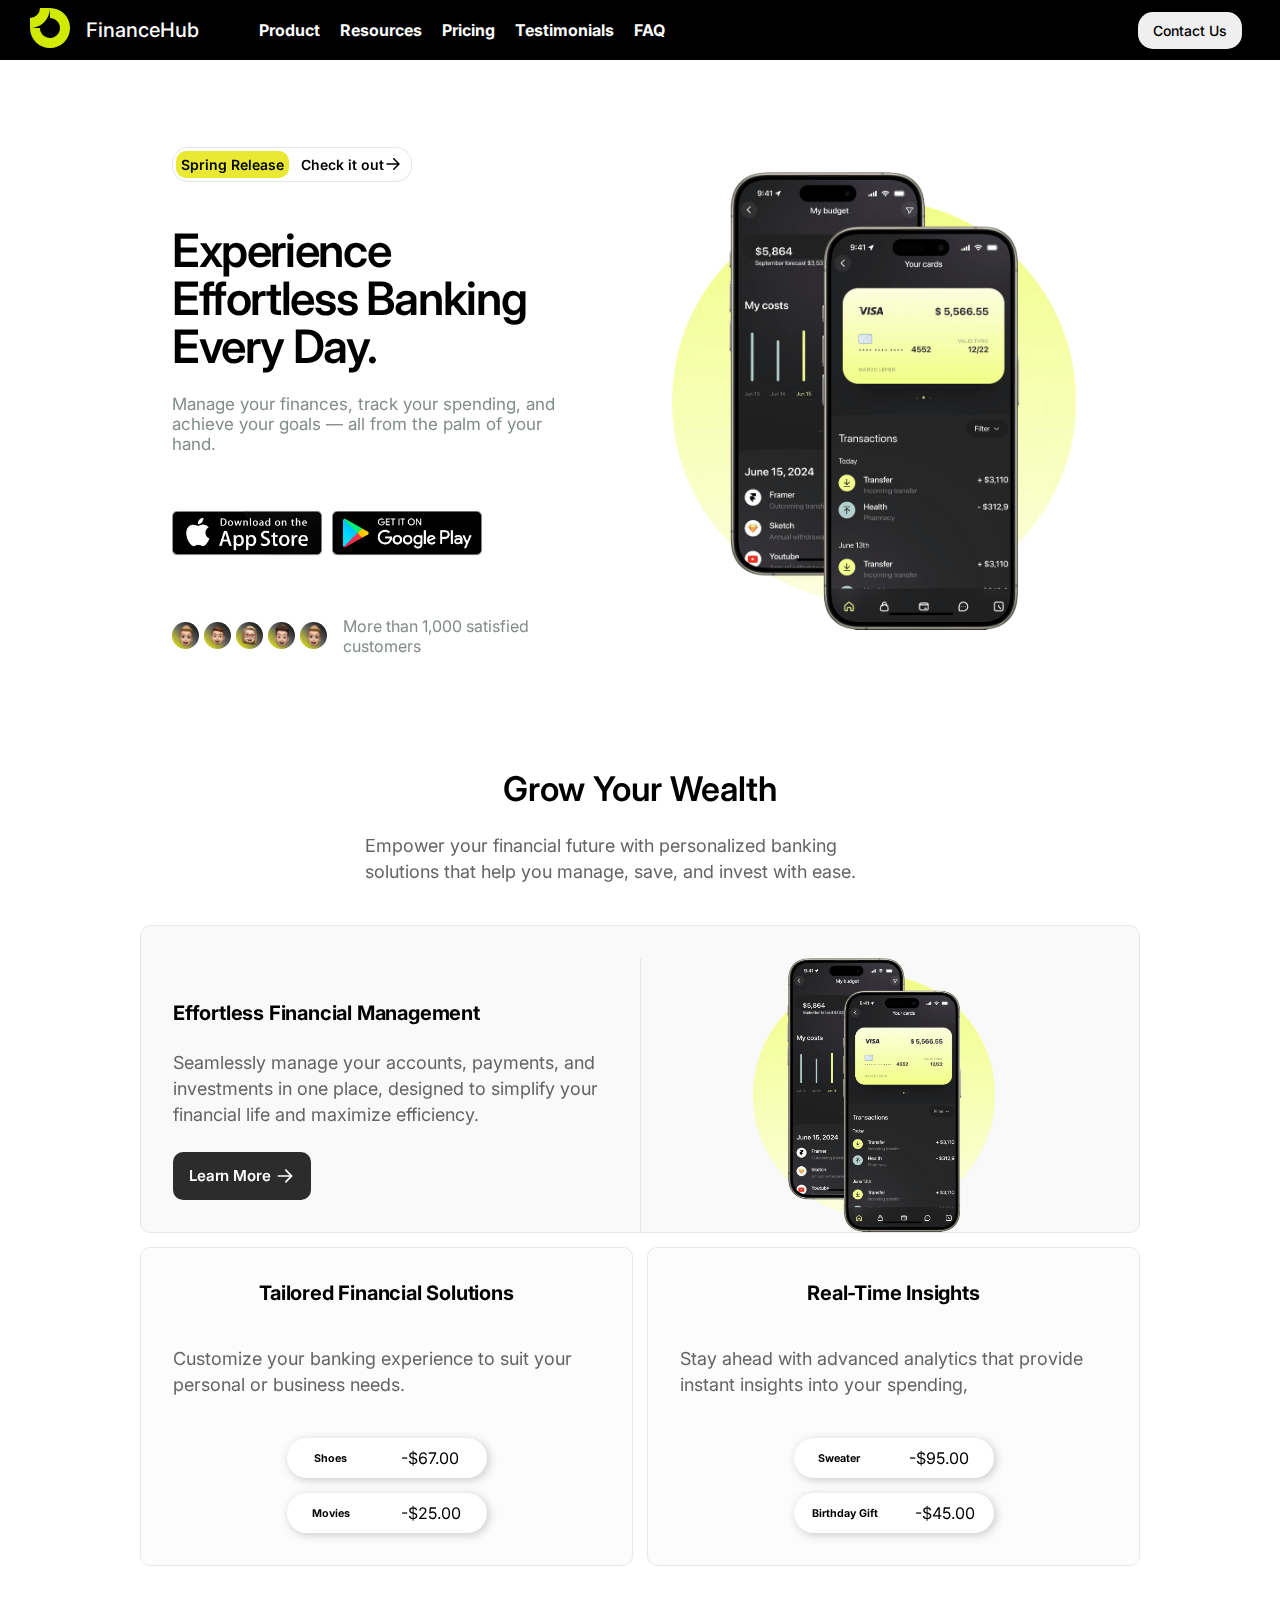
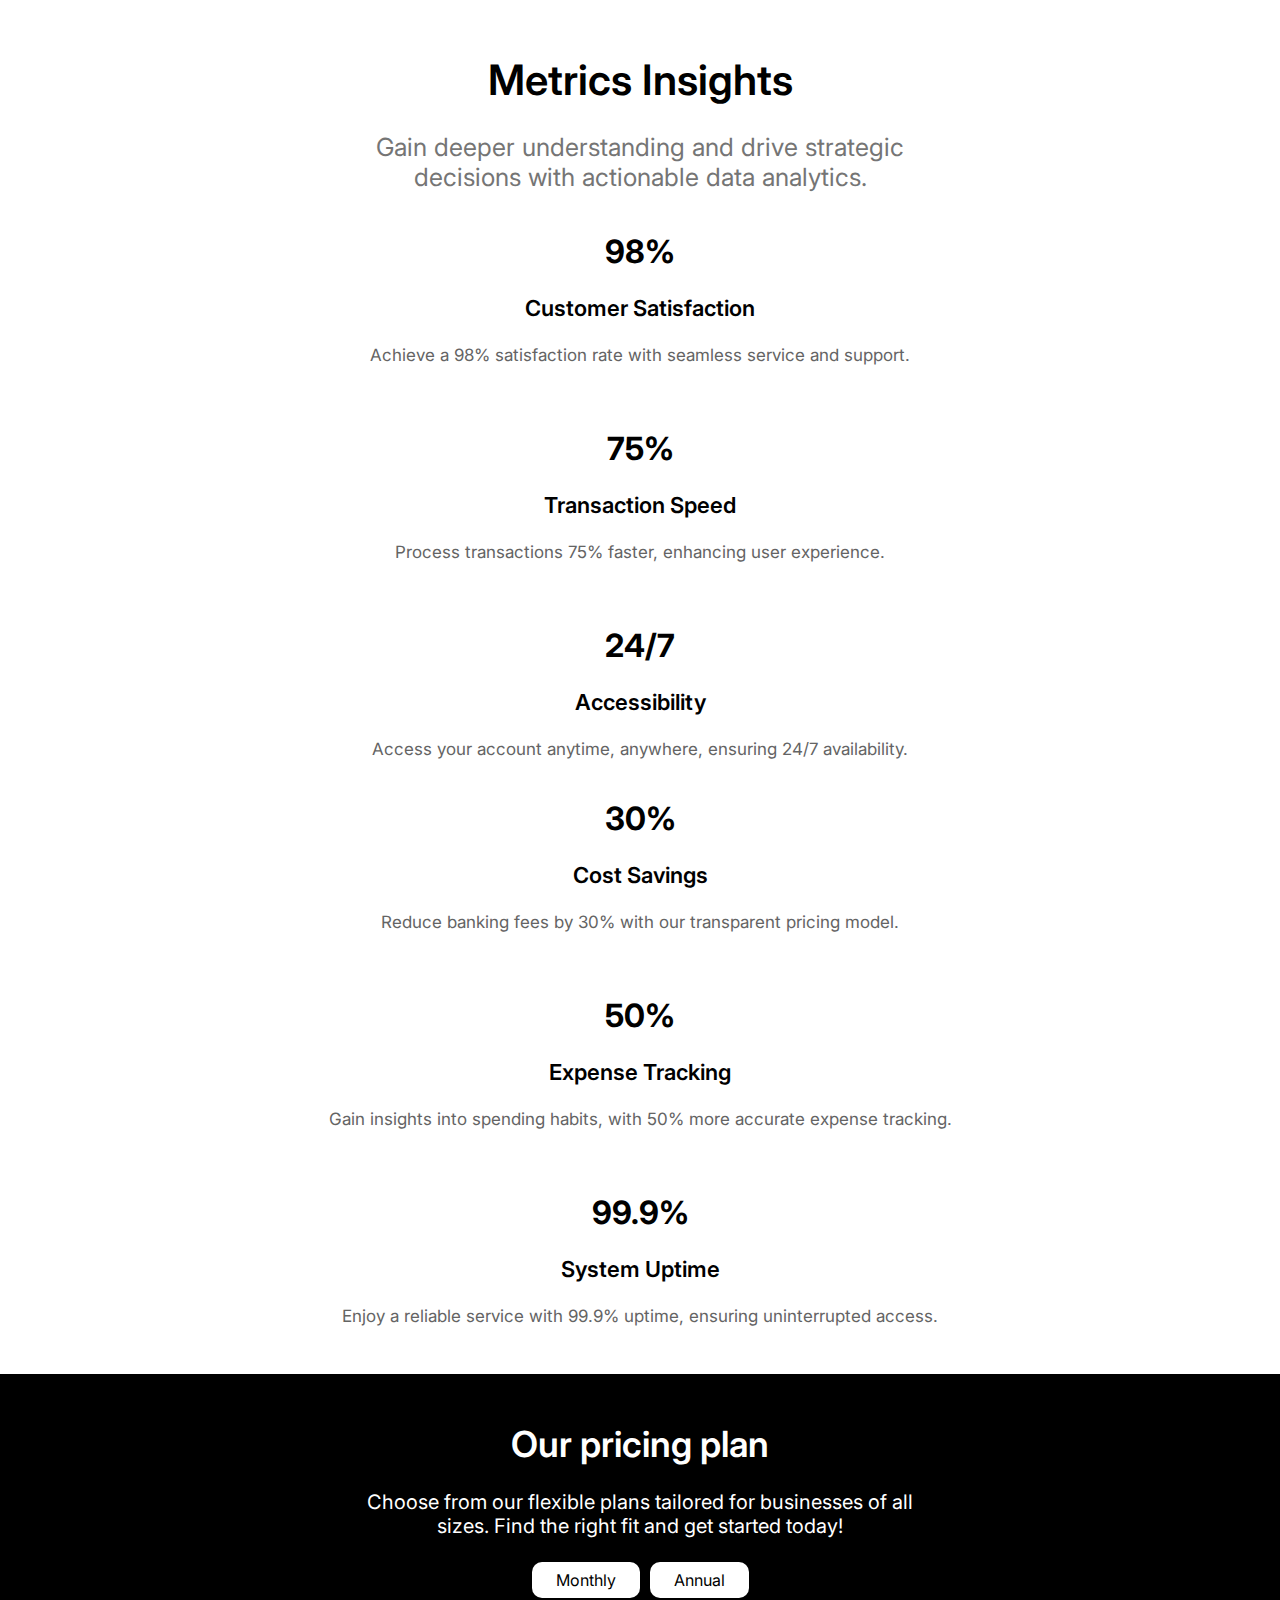
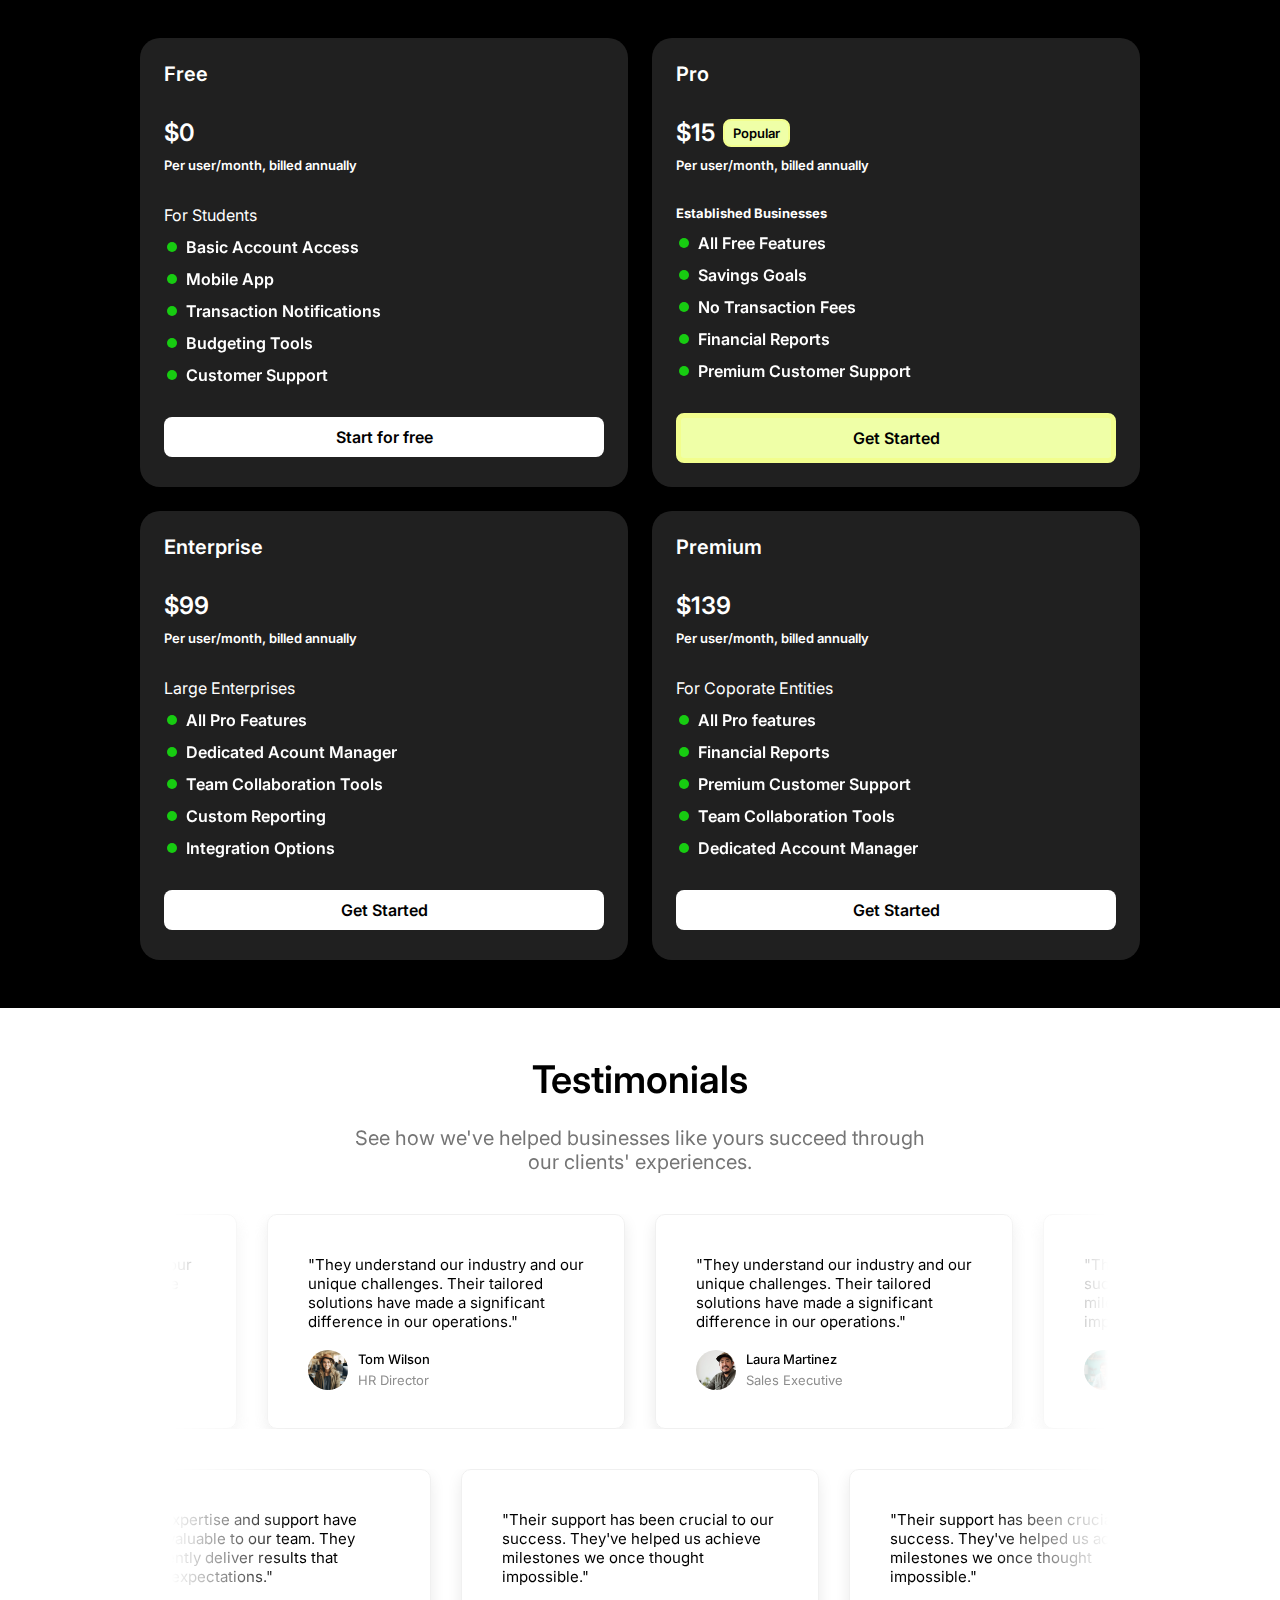
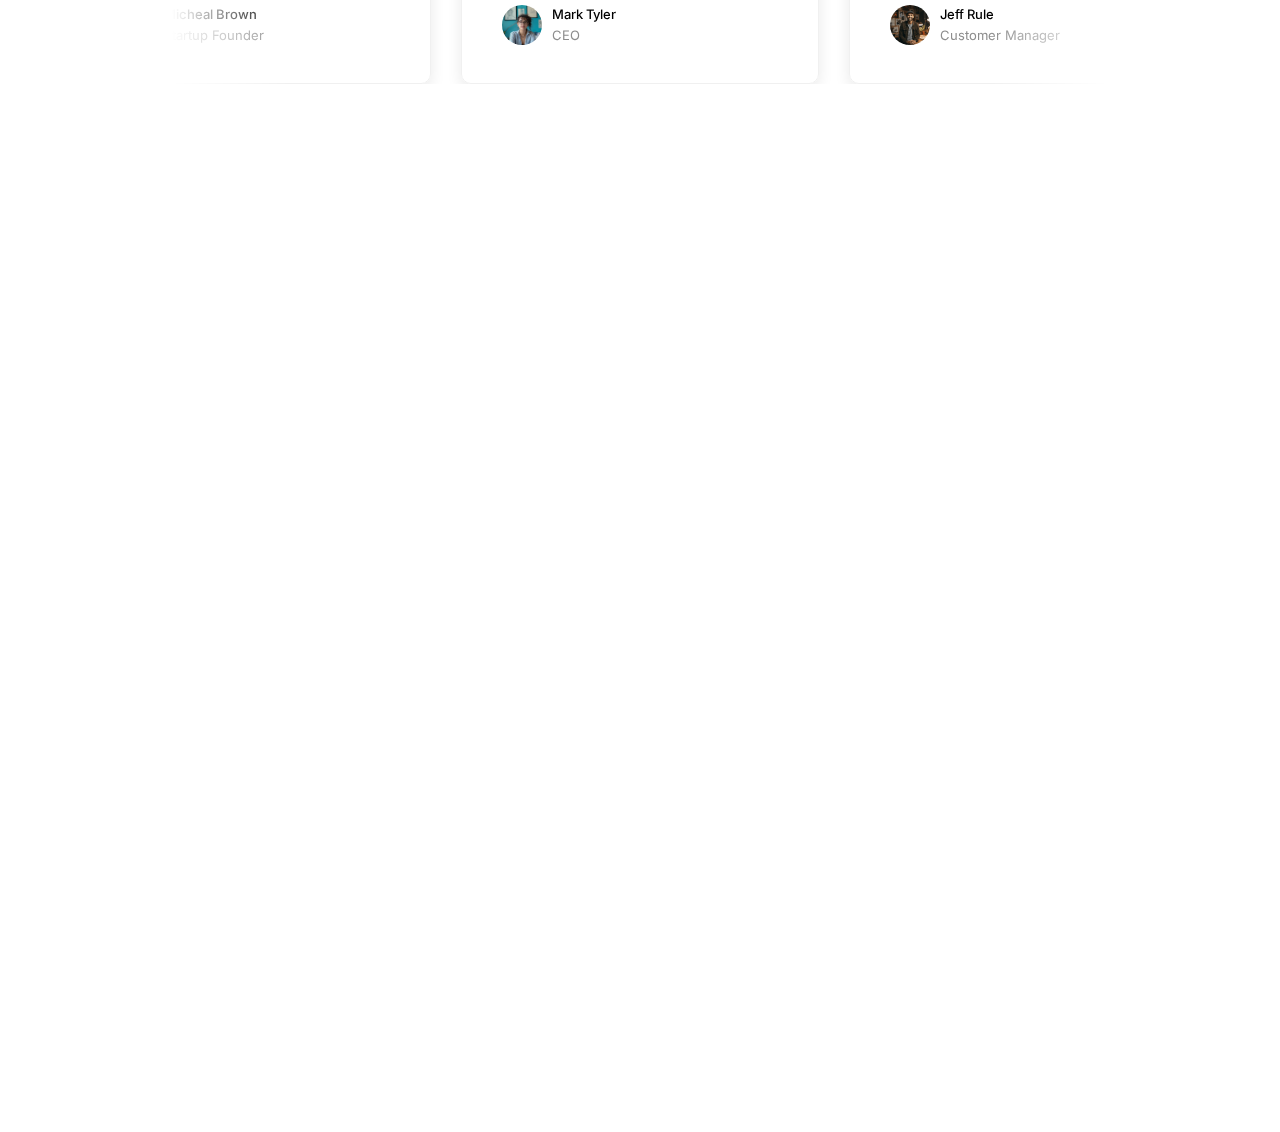
==== commit 7d71db22: "meta data" ====
--- a/index.html
+++ b/index.html
@@ -3,12 +3,45 @@
 <head>
     <meta charset="UTF-8">
     <meta name="viewport" content="width=device-width, initial-scale=1.0">
-
-    <!-- <style>
+    <meta http-equiv="X-UA-Compatible" content="IE=edge">
+
+
+       <!-- SEO Meta Tags -->
+       <meta name="description" content="Finance Hub is your ultimate solution for managing personal finances. Track expenses, set budgets, and plan for your financial future with ease. Download the app now and take control of your money with powerful tools and insights that help you make smarter financial decisions. Join thousands of users who trust Finance Hub to stay on top of their financial goals.">
+       <meta name="keywords" content="finance, personal finance, budgeting, money management, expense tracker, financial planning, Finance Hub app, smart financial decisions">
+       <meta name="robots" content="index, follow">
+
+
+        <!-- Open Graph Tags (for social media sharing) -->
+    <meta property="og:title" content="Finance Hub - Take Control of Your Finances">
+    <meta property="og:description" content="Finance Hub helps you track expenses, create budgets, and manage your finances easily. Download now to start planning your financial future.">
+    <meta property="og:image" content="https://framerusercontent.com/images/SQxGT6Jfq1A1jA0ZgIqIeplwtD4.png">
+    <meta property="og:url" content="https://finance-hub-project.vercel.app">
+    <meta property="og:type" content="website">
+
+    solutions to enhance your experience. Explore our offerings and join our community today!">
+    <meta property="og:image" 
+
+
+    <!-- Twitter Card Tags -->
+    <meta name="twitter:card" content="summary_large_image">
+    <meta name="twitter:title" content="Finance Hub - Manage Your Personal Finances">
+    <meta name="twitter:description" content="Track your expenses, set budgets, and plan for your future with Finance Hub. Download the app and take control of your finances.">
+    <meta name="twitter:image" content="https://framerusercontent.com/images/SQxGT6Jfq1A1jA0ZgIqIeplwtD4.png">
+    <meta name="twitter:url" content="https://finance-hub-project.vercel.app">
+
+
+     <!-- Open Graph (Optional for rich previews) -->
+     <meta property="og:locale" content="en_US">
+
+
+
+     
+    <style>
         @import url('https://fonts.googleapis.com/css2?family=Roboto:ital,wght@0,100;0,300;0,400;0,500;0,700;0,900;1,100;1,300;1,400;1,500;1,700;1,900&display=swap');
         @import url('https://fonts.googleapis.com/css2?family=Inter:ital,opsz,wght@0,14..32,100..900;1,14..32,100..900&display=swap');
     </style>
-   -->
+  
 
     <link rel="shortcut icon" href="./Public/finance-hub-logo.svg" type="image/x-icon">
     <link rel="stylesheet" href="./styles/general.css">
@@ -17,7 +50,7 @@
     <link rel="stylesheet" href="./styles/growWealth.css">
     <link rel="stylesheet" href="./styles/metrics.css">
     <link rel="stylesheet" href="./styles/pricingPlan.css">
-    <link rel="stylesheet" href="./styles/part5.css">
+    <link rel="stylesheet" href="./styles/testimonials.css">
     <link rel="stylesheet" href="./styles/part6.css">
     <link rel="stylesheet" href="./styles/part7.css">
     <link rel="stylesheet" href="./styles/part8.css">
@@ -435,8 +468,178 @@
 
 
             <!-- End0 of Pricing Plans -->
-            <!-- Part5 -->
-            <article class="testimonials"></article>
+
+
+
+            <!-- Start of Testimonials -->
+
+
+            <article class="testimonials">
+                <div class="testimonials-cont">
+                    <div class="header">
+                        <p class="main-heading">Testimonials</p>
+                        <p class="sub-heading">
+                            See how we've helped businesses like 
+                            yours succeed through our clients' experiences.
+                        </p>
+                    </div>
+                    <div class="main">
+                        <div class="cards">
+
+                            <!-- Card 1  -->
+                            <div class="test-card top">
+
+                                <p class="statement">
+                                    "Their support has been crucial to our success.
+                                    They've helped us achieve milestones we once
+                                    thought impossible."
+                                </p>
+
+                                <div class="about one">
+                                    <p class="name">Emily Davis</p>
+                                    <p class="position">Operations Manager</p>
+                                </div>
+                            </div>
+
+                              <!-- Card 2  -->
+                            <div class="test-card top">
+
+                                <p class="statement">
+                                    "They understand our industry and our unique
+                                    challenges. Their tailored solutions have made
+                                    a significant difference in our operations."
+                                </p>
+                                
+                                <div class="about two">
+                                    <p class="name">Tom Wilson</p>
+                                    <p class="position">HR Director</p>
+                                </div>
+                            </div>
+
+                              <!-- Card 3  -->
+                            <div class="test-card top">
+
+                                <p class="statement">
+                                    "They understand our industry and our
+                                    unique challenges. Their tailored solutions
+                                    have made a significant difference in
+                                    our operations."
+                                </p>
+
+                                <div class="about three">
+                                    <p class="name">Laura Martinez</p>
+                                    <p class="position">Sales Executive</p>
+                                </div>
+                            </div>
+
+
+                            <!-- Card 4  -->
+                            <div class="test-card top">
+
+                                <p class="statement">
+                                    "Their support has been crucial to our success.
+                                    They've helped us achieve milestones we once
+                                    thought impossible."
+                                </p>
+
+                                <div class="about four">
+                                    <p class="name">Emily Davis</p>
+                                    <p class="position">Operations Manager</p>
+                                </div>
+                            </div>
+      
+                        </div>
+
+
+                        <div class="cards">
+                             <!-- Card 1  -->
+                             <div class="test-card down">
+
+                                <p class="statement">
+                                    "Their expertise and
+                                    support have been invaluable
+                                    to our team. They consistently deliver
+                                    results that exceed expectations."
+                                </p>
+
+                                <div class="about five">
+                                    <p class="name">Sarah Johnson</p>
+                                    <p class="position">IT Director</p>
+                                </div>
+                            </div>
+
+                              <!-- Card 2  -->
+                            <div class="test-card down">
+
+                                <p class="statement">
+                                    "Their expertise and support have been invaluable
+                                    to our team. They consistently deliver results that exceed
+                                    expectations."
+                                </p>
+
+                                <div class="about six">
+                                    <p class="name">Micheal Brown</p>
+                                    <p class="position">Startup Founder</p>
+                                </div>
+                            </div>
+
+                              <!-- Card 3  -->
+                            <div class="test-card down">
+
+                                <p class="statement">
+                                    "Their support has been crucial to our success.
+                                    They've helped us achieve milestones we once
+                                    thought impossible."
+                                </p>
+
+                                <div class="about six">
+                                    <p class="name">Mark Tyler</p>
+                                    <p class="position">CEO</p>
+                                </div>
+                            </div>
+
+
+                            <!-- Card 4  -->
+                            <div class="test-card down">
+
+                                <p class="statement">
+                                    "Their support has been crucial to our success.
+                                    They've helped us achieve milestones we once
+                                    thought impossible."
+                                </p>
+
+                                <div class="about five">
+                                    <p class="name">Jeff Rule</p>
+                                    <p class="position">Customer Manager</p>
+                                </div>
+                            </div>
+
+
+                              <!-- Card 5  -->
+                              <div class="test-card down">
+
+                                <p class="statement">
+                                    "Their support has been crucial to our success.
+                                    They've helped us achieve milestones we once
+                                    thought impossible."
+                                </p>
+
+                                <div class="about one">
+                                    <p class="name">John Doe</p>
+                                    <p class="position">Sales Executive</p>
+                                </div>
+                            </div>
+      
+                        </div>
+
+
+                        
+                    </div>
+                </div>
+            </article>
+
+
+            <!-- End of Testimonials -->
             <!-- Part6 -->
             <article class="trustees"></article>
             <!-- Part7 -->
--- a/styles/testimonials.css
+++ b/styles/testimonials.css
@@ -0,0 +1,223 @@
+
+
+.testimonials{
+    display: flex;
+    flex-direction: column;
+    align-items: center;
+    justify-content: flex-start;
+    gap: 0;
+    position: relative;
+    width: 100%;
+    height: min-content;
+    flex-wrap: nowrap;
+}
+
+
+.testimonials-cont{
+    display: flex;
+    flex-direction: column;
+    align-items: center;
+    height: min-content;
+    
+    padding: 48px 32px; 
+    flex: none;
+    gap: 40px;
+    max-width: 1000px;
+    width: 100%;
+
+}
+
+.testimonials-cont .header{
+    display: flex;
+    flex-direction: column;
+    align-items: center;
+    gap: 24px;
+    max-width: 600px;
+    height: min-content;
+    width: 100%;
+}
+
+
+.testimonials-cont .header .main-heading{
+    font-size: 38px;
+    font-weight: 600;
+    text-align: center;
+}
+
+
+.testimonials-cont .header .sub-heading{
+    font-size: 20px;
+    /* font-weight: 500; */
+    color: rgb(117, 117, 117);
+    text-align: center;
+}
+
+
+.testimonials-cont .main{
+    display: flex;
+    flex-direction: column;
+    gap: 40px;
+    align-items: center;
+    height: min-content;
+    width: 100%;
+}
+.main .cards {
+    /* background-color: red; */
+    display: flex;
+    align-items: center;
+    justify-content: center;
+    gap: 30px;
+    height: max-content;
+    width: 100%;
+
+    /* the gradients at the end  */
+    mask-image: linear-gradient(to right, rgba(0, 0, 0, 0) 0%, rgb(0, 0, 0) 12.5%, rgb(0, 0, 0) 87.5%, rgba(0, 0, 0, 0) 100%);
+}
+
+
+.testimonials-cont .main .cards .test-card{
+    display: flex;
+    flex-direction: column;
+    align-items: flex-start;
+    flex-wrap: nowrap;
+    gap: 20px;
+    padding: 40px;
+    height: min-content;
+    border: 1px solid rgb(240, 240, 240);
+    border-radius: 10px;
+    box-shadow: 0 6px 15px #eaeaea;
+    width: 358px;
+    /* flex: 0 1 auto; */
+    flex-shrink: 0;
+
+
+
+
+}
+
+
+.test-card .statement{
+    font-size: 15px;
+}
+
+
+.test-card .about{
+    display: flex;
+    justify-content: center;
+    flex-direction: column;
+    gap: 5px;
+    height: min-content;
+    flex: 1 0 0px;
+    width: 100%;
+    position: relative;
+    margin-left: 50px;
+}
+
+.test-card .about::before{
+    content: '';
+    position: absolute;
+    width: 40px;
+    height: 40px;
+    /* background-color: red; */
+    left: -50px;
+    border-radius: 20px;
+   
+}
+
+.test-card .one::before{
+    background: url(../Public/test-1.jpg);
+    background-position: center;
+    background-size: cover;
+    background-repeat: no-repeat;
+}
+
+.test-card .two::before{
+    background: url(../Public/test-2.png);
+    background-position: center;
+    background-size: cover;
+    background-repeat: no-repeat;
+}
+
+.test-card .three::before{
+    background: url(../Public/test-3.jpg);
+    background-position: center;
+    background-size: cover;
+    background-repeat: no-repeat;
+}
+
+.test-card .four::before{
+    background: url(../Public/test-4.jpg);
+    background-position: center;
+    background-size: cover;
+    background-repeat: no-repeat;
+}
+
+.test-card .five::before{
+    background: url(../Public/test-5.png);
+    background-position: center;
+    background-size: cover;
+    background-repeat: no-repeat;
+}
+
+
+.test-card .six::before{
+    background: url(../Public/test-6.jpg);
+    background-position: center;
+    background-size: cover;
+    background-repeat: no-repeat;
+}
+
+.about .name,
+.about .position{
+    color: black;
+    font-size: 13px;
+}
+
+.about .position{
+    color: rgb(141, 141, 141);
+}
+
+
+
+/* Animations  */
+
+.testimonials-cont .main .top{
+    animation: moveLeftRight 10s linear infinite alternate;
+    
+}
+
+
+@keyframes moveLeftRight {
+    0% {
+      transform: translateX(0);
+    }
+    50% {
+      transform: translateX(100%); /* Move to the right */
+    }
+    100% {
+      transform: translateX(0); /* Return to original position */
+    }
+  }
+
+
+  
+
+
+
+
+  .testimonials-cont .main .down{
+    animation: moveRightLeft 10s infinite alternate;
+  }
+
+
+  @keyframes moveRightLeft {
+    0% {
+      transform: translateX(0);
+    }
+    50% {
+      transform: translateX(-100%); /* Move to the left */
+    }
+    100% {
+      transform: translateX(0); /* Return to original position */
+    }
+  }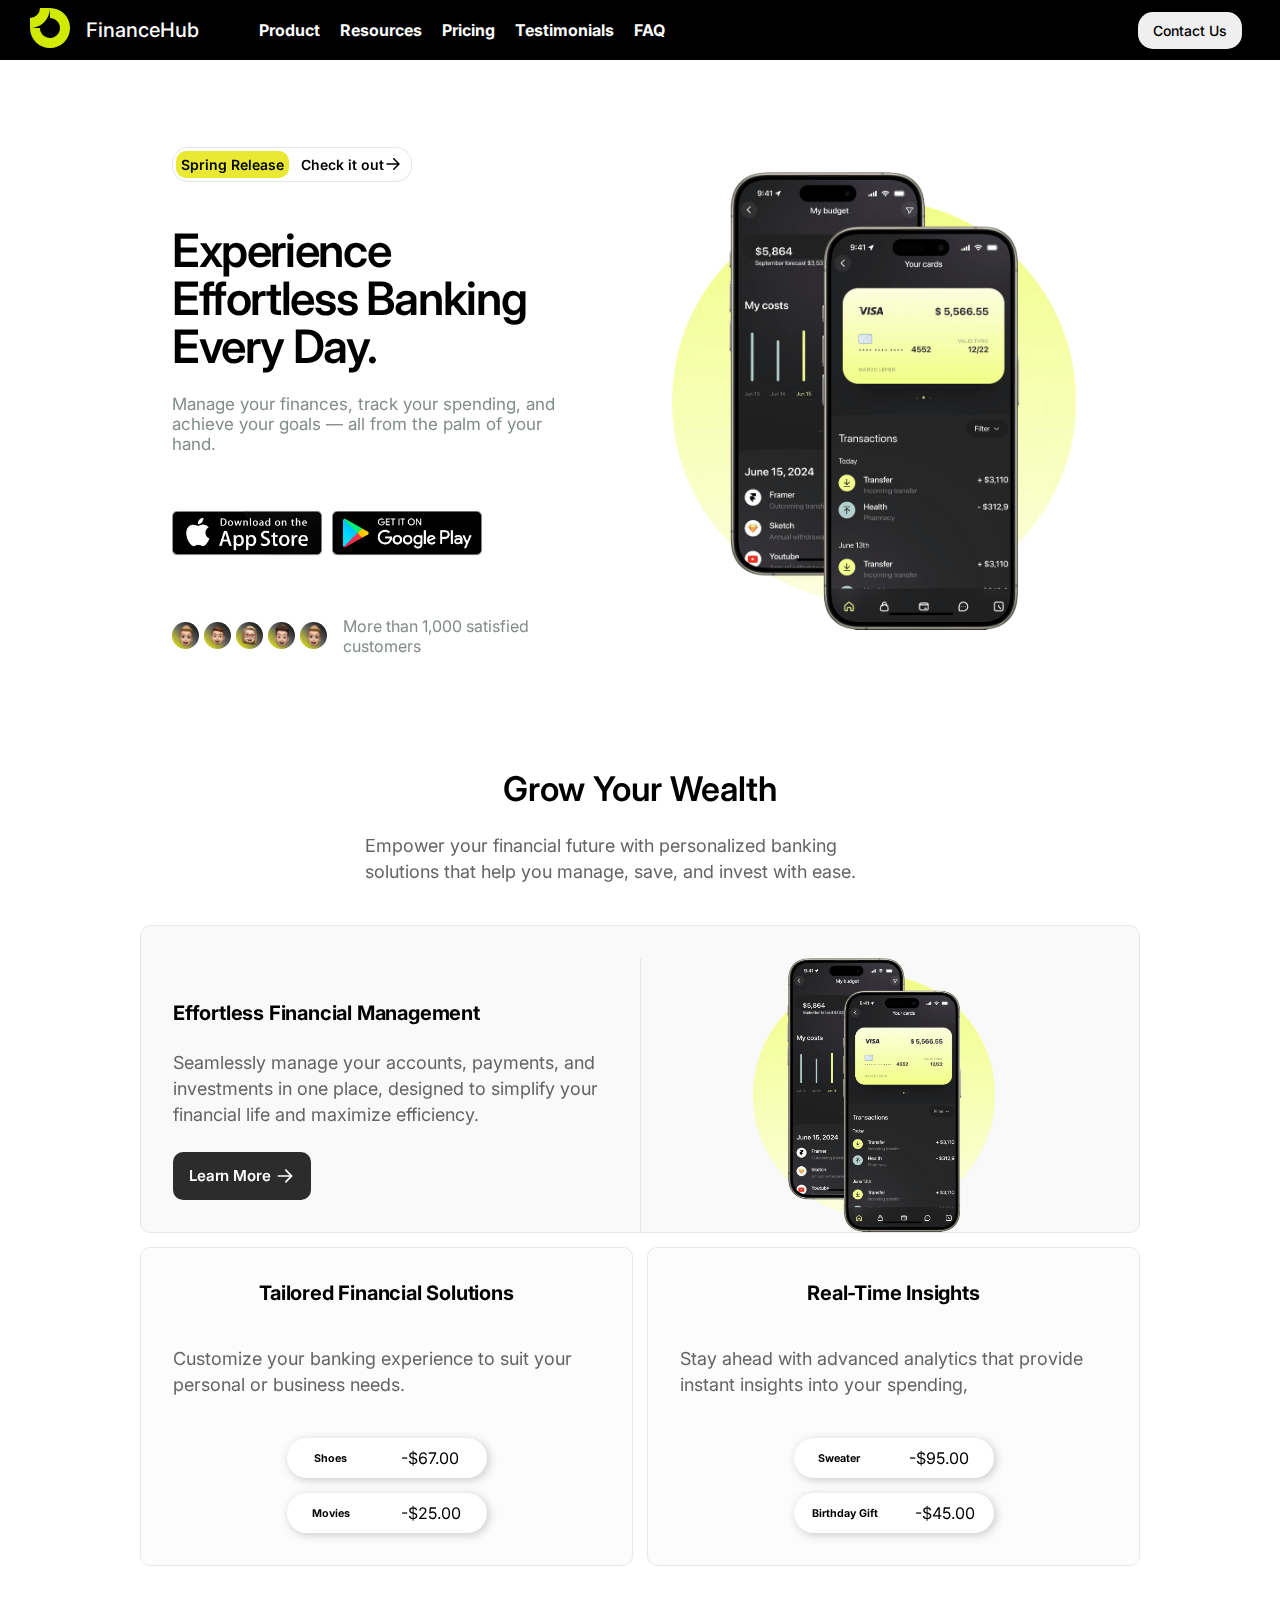
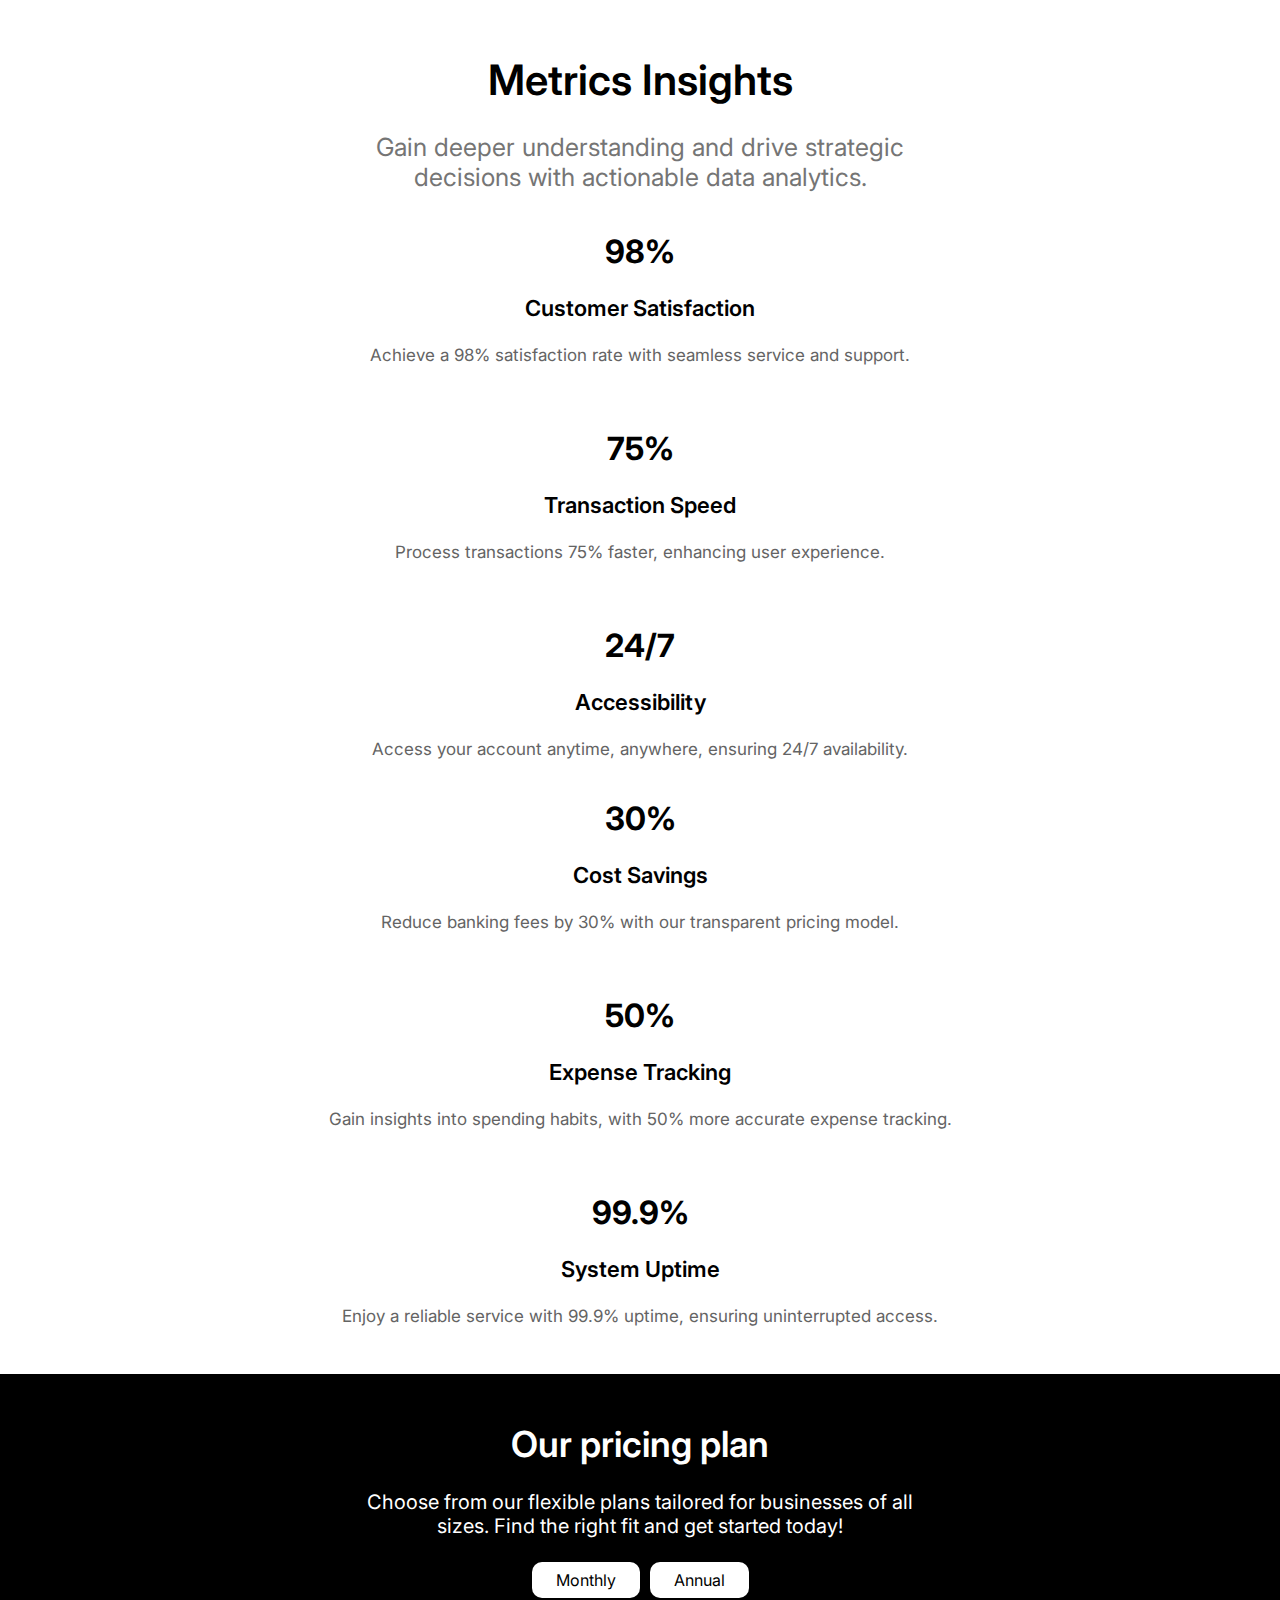
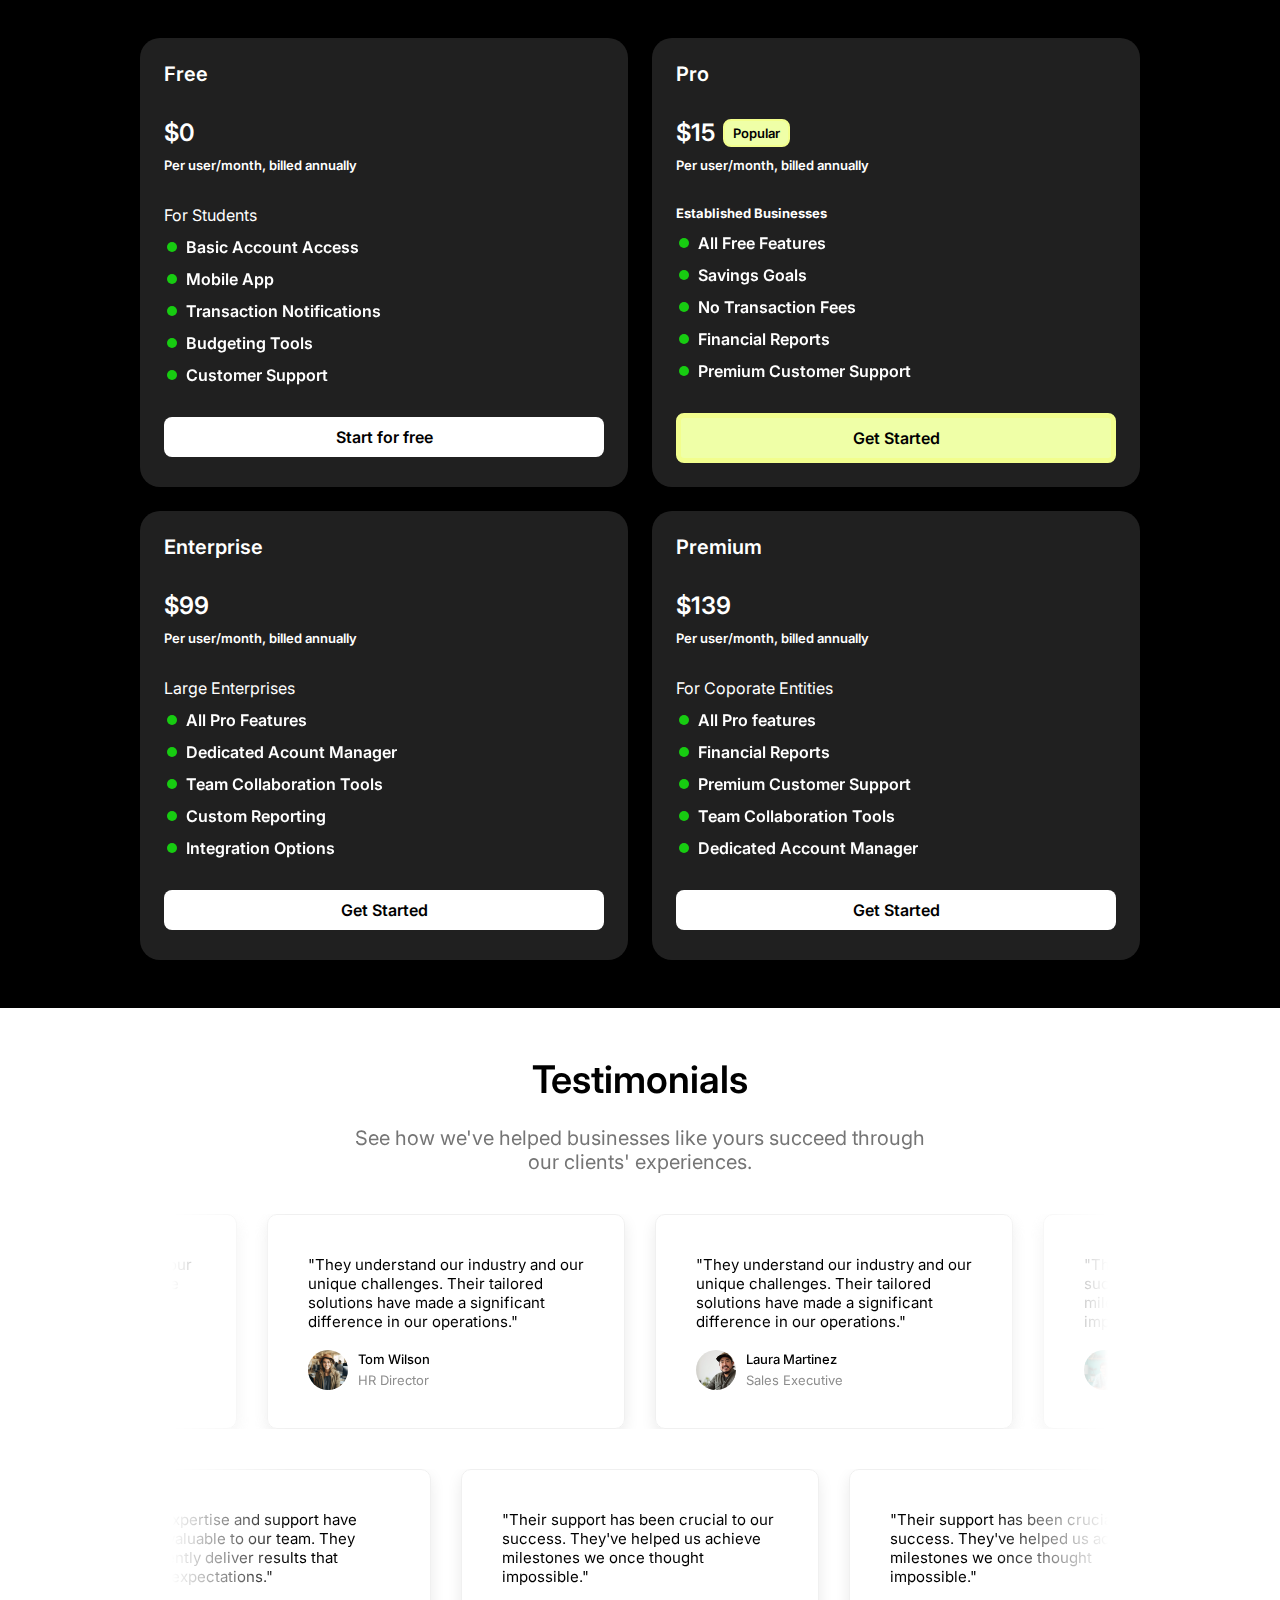
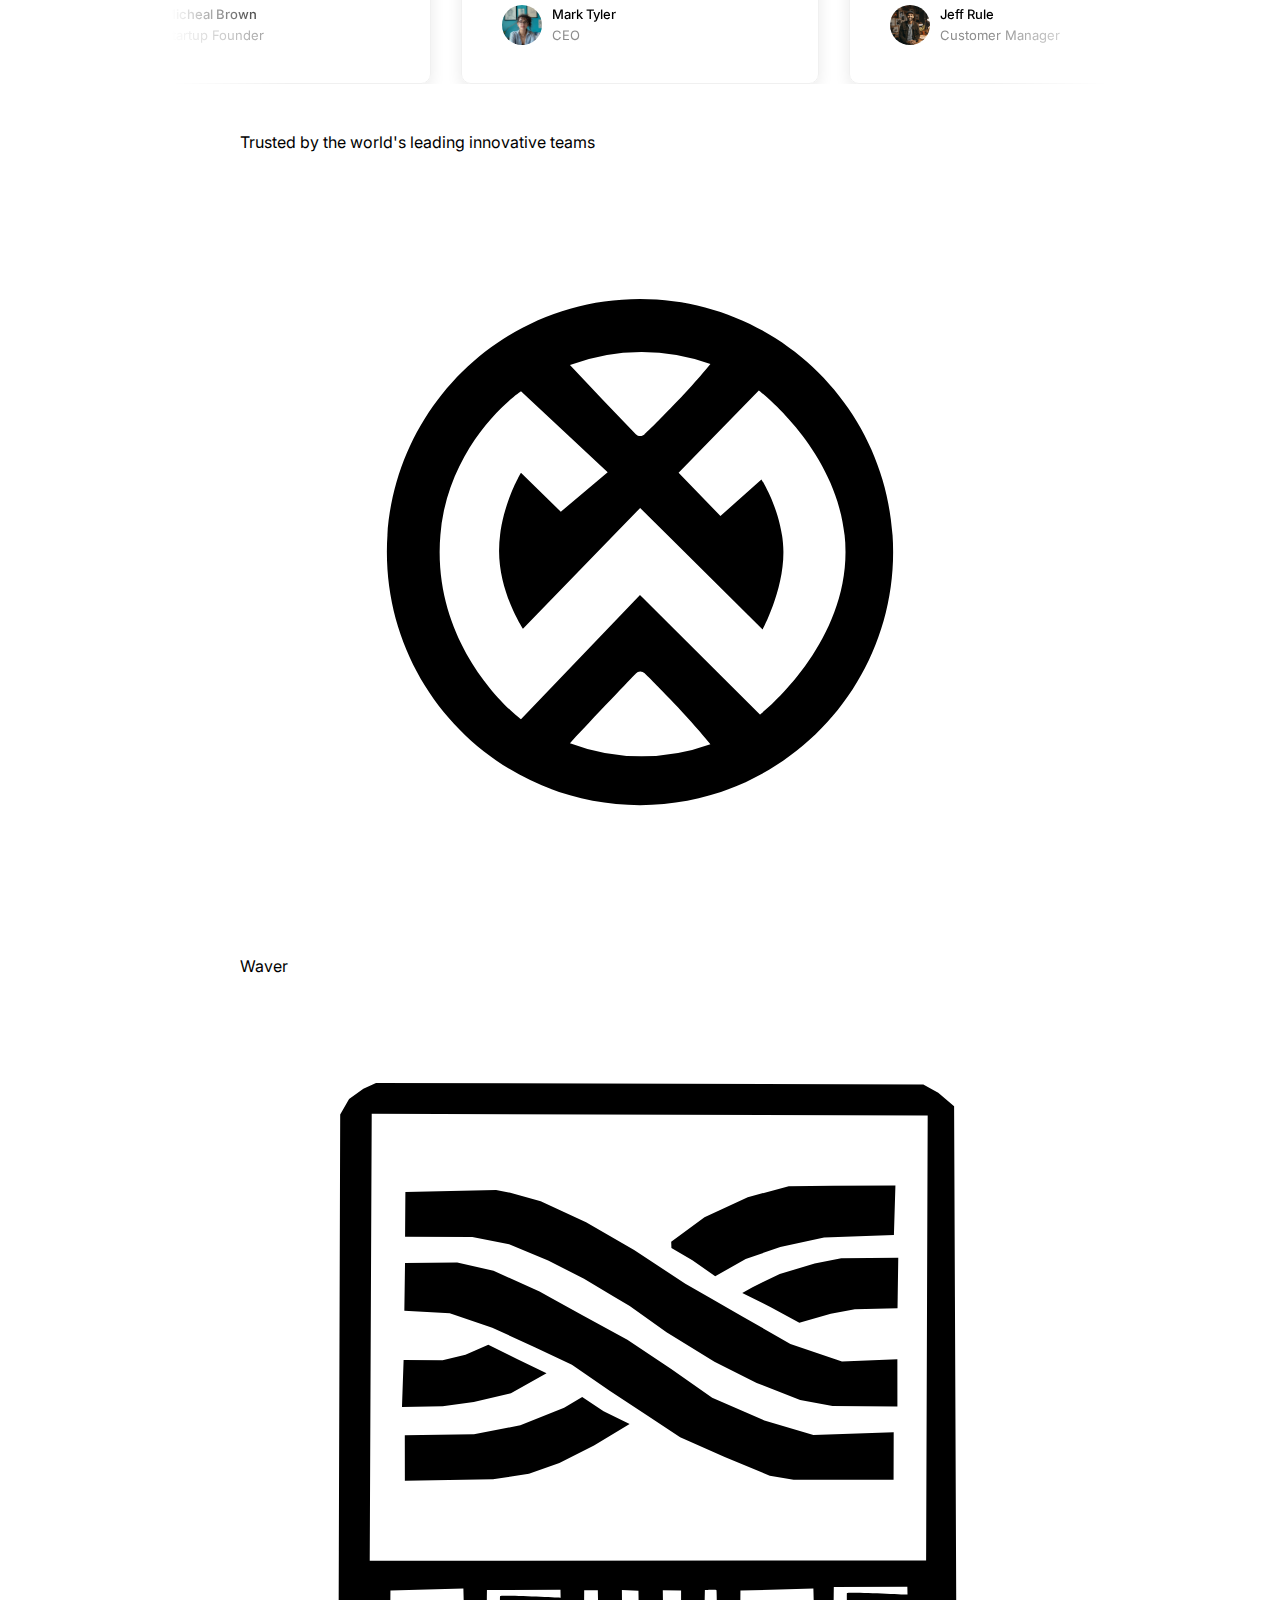
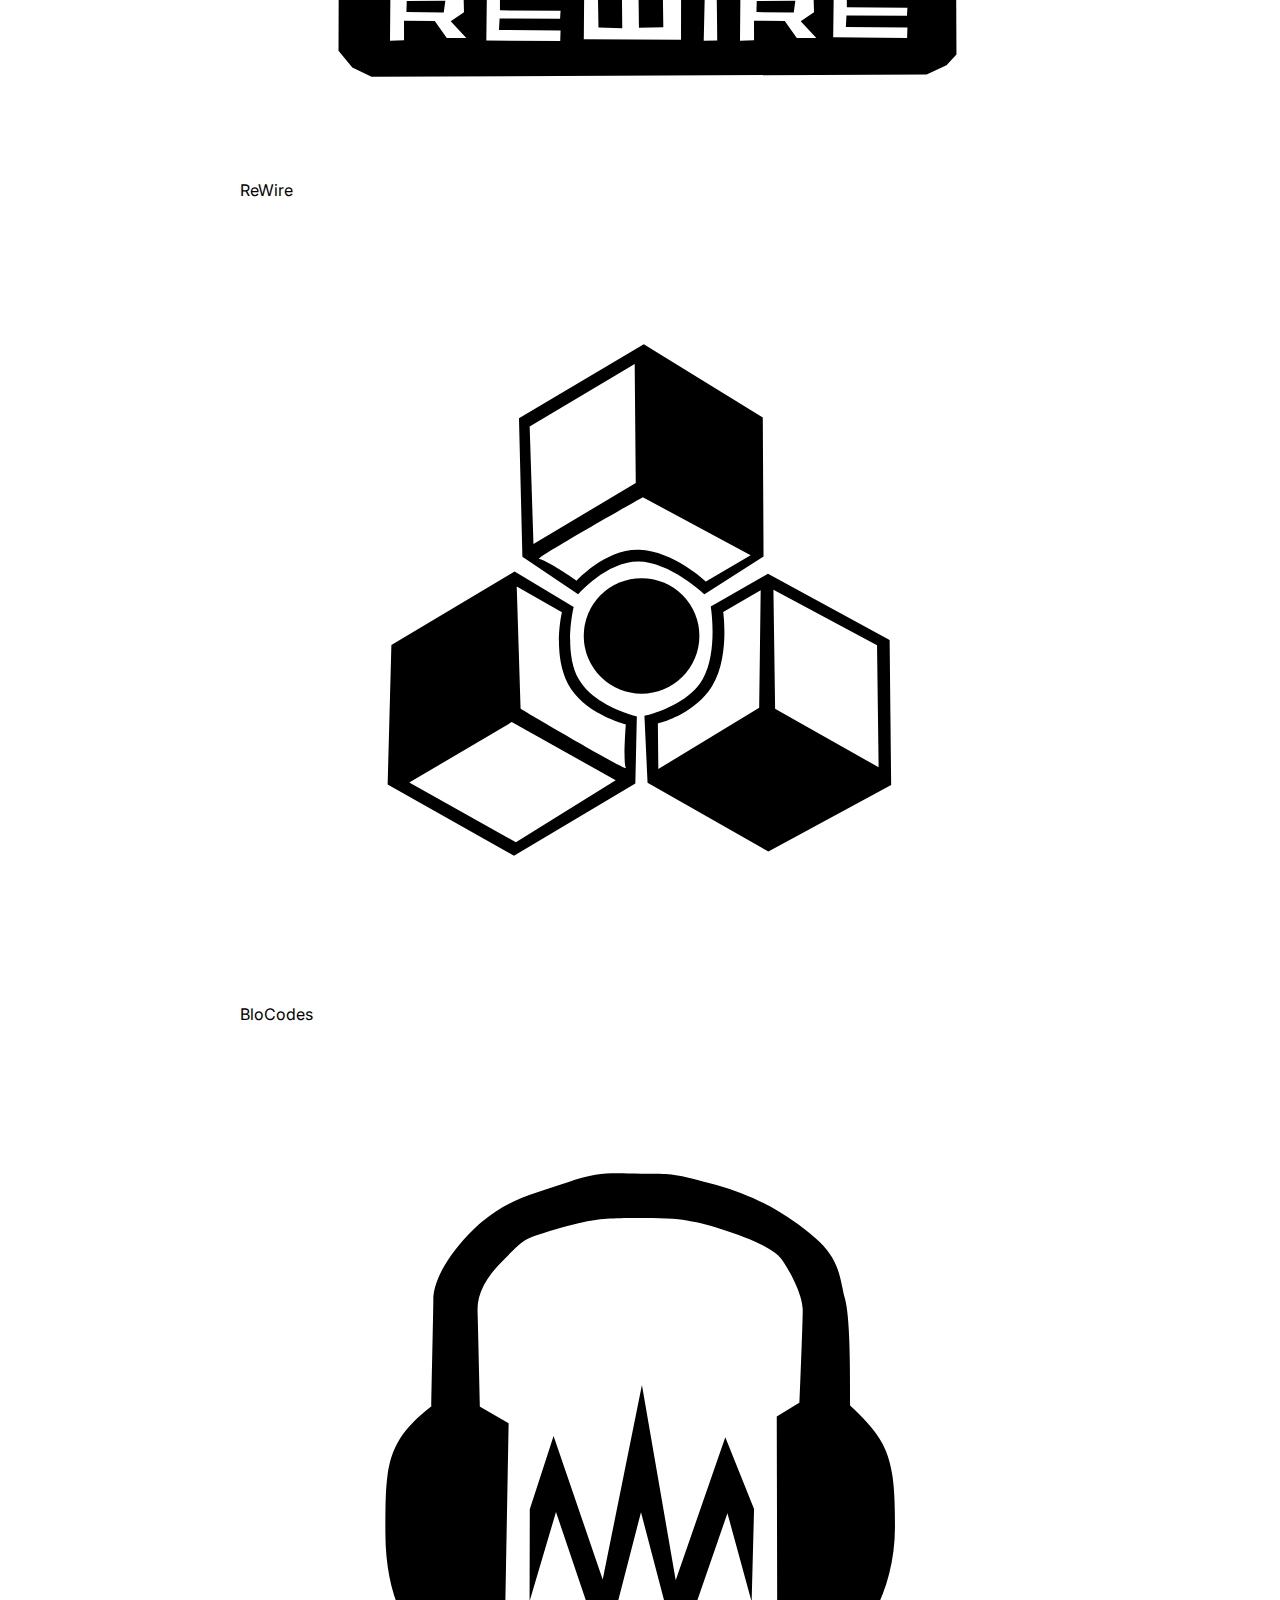
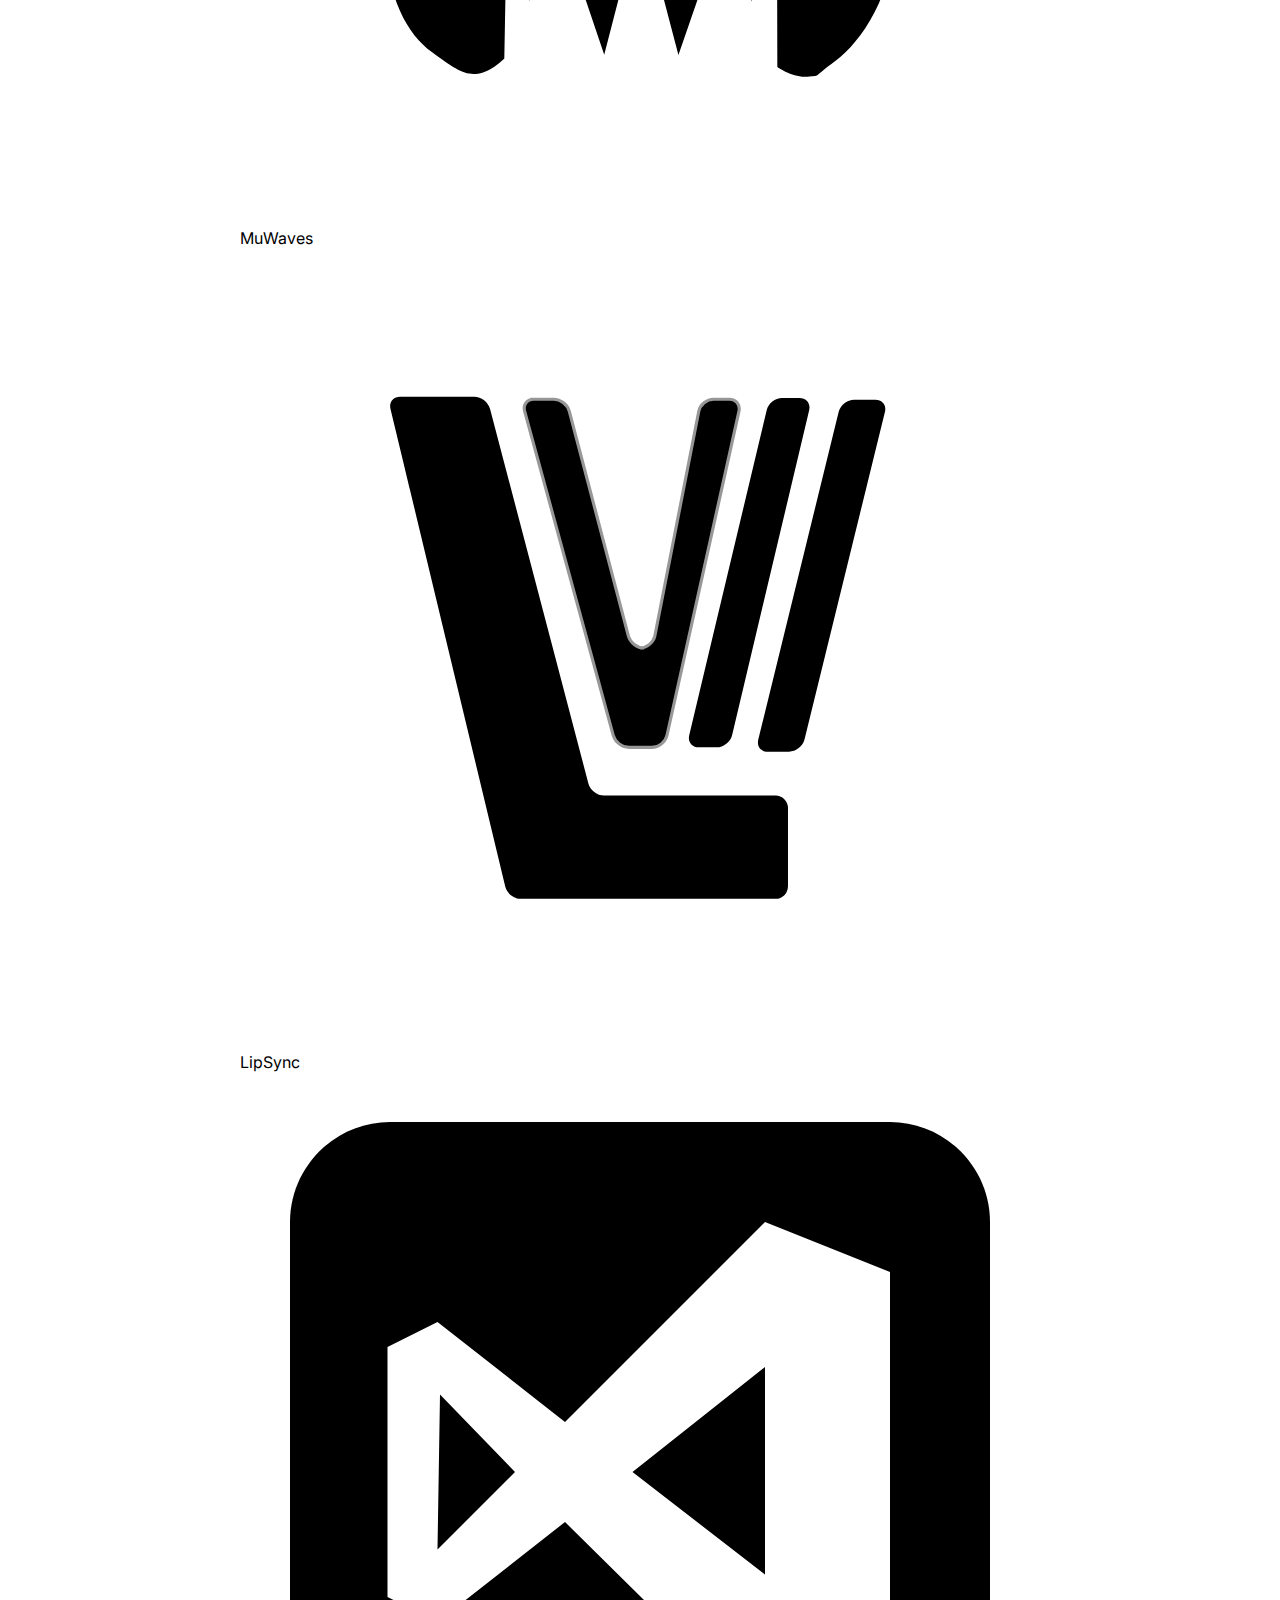
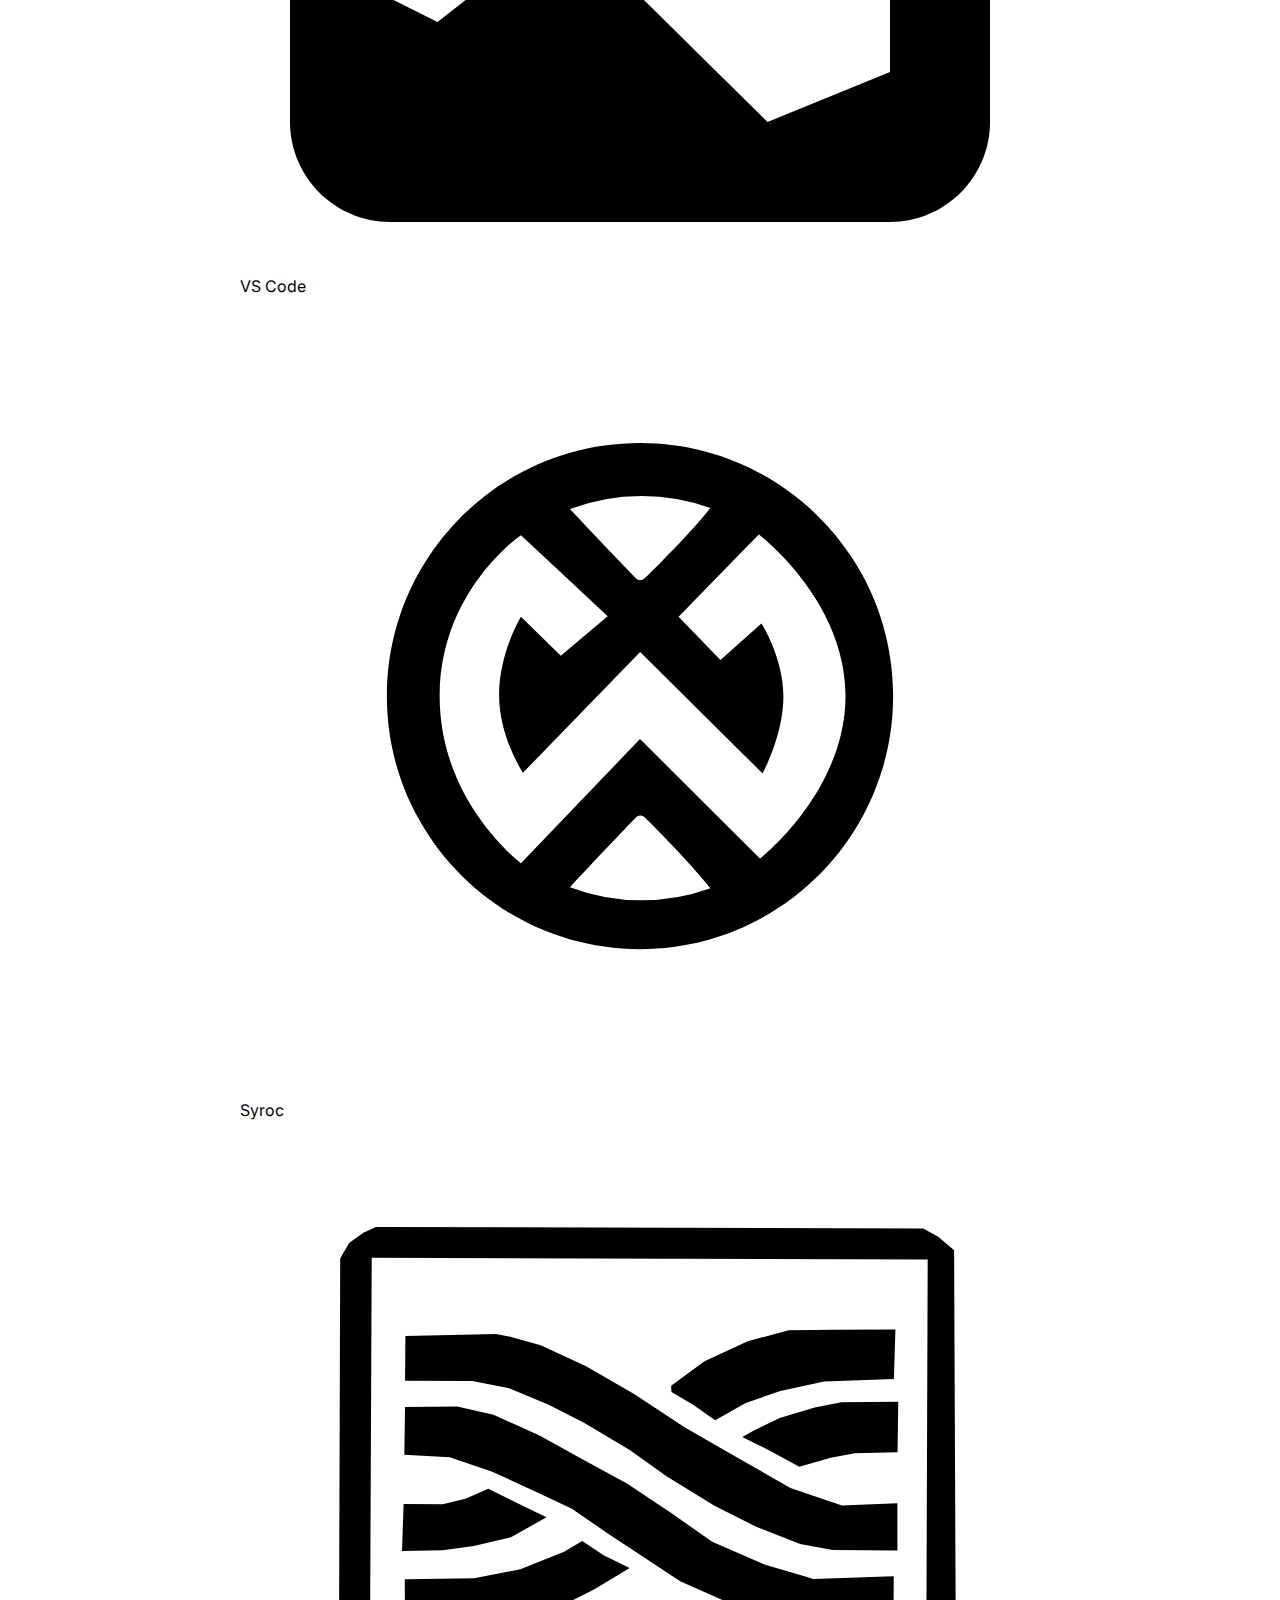
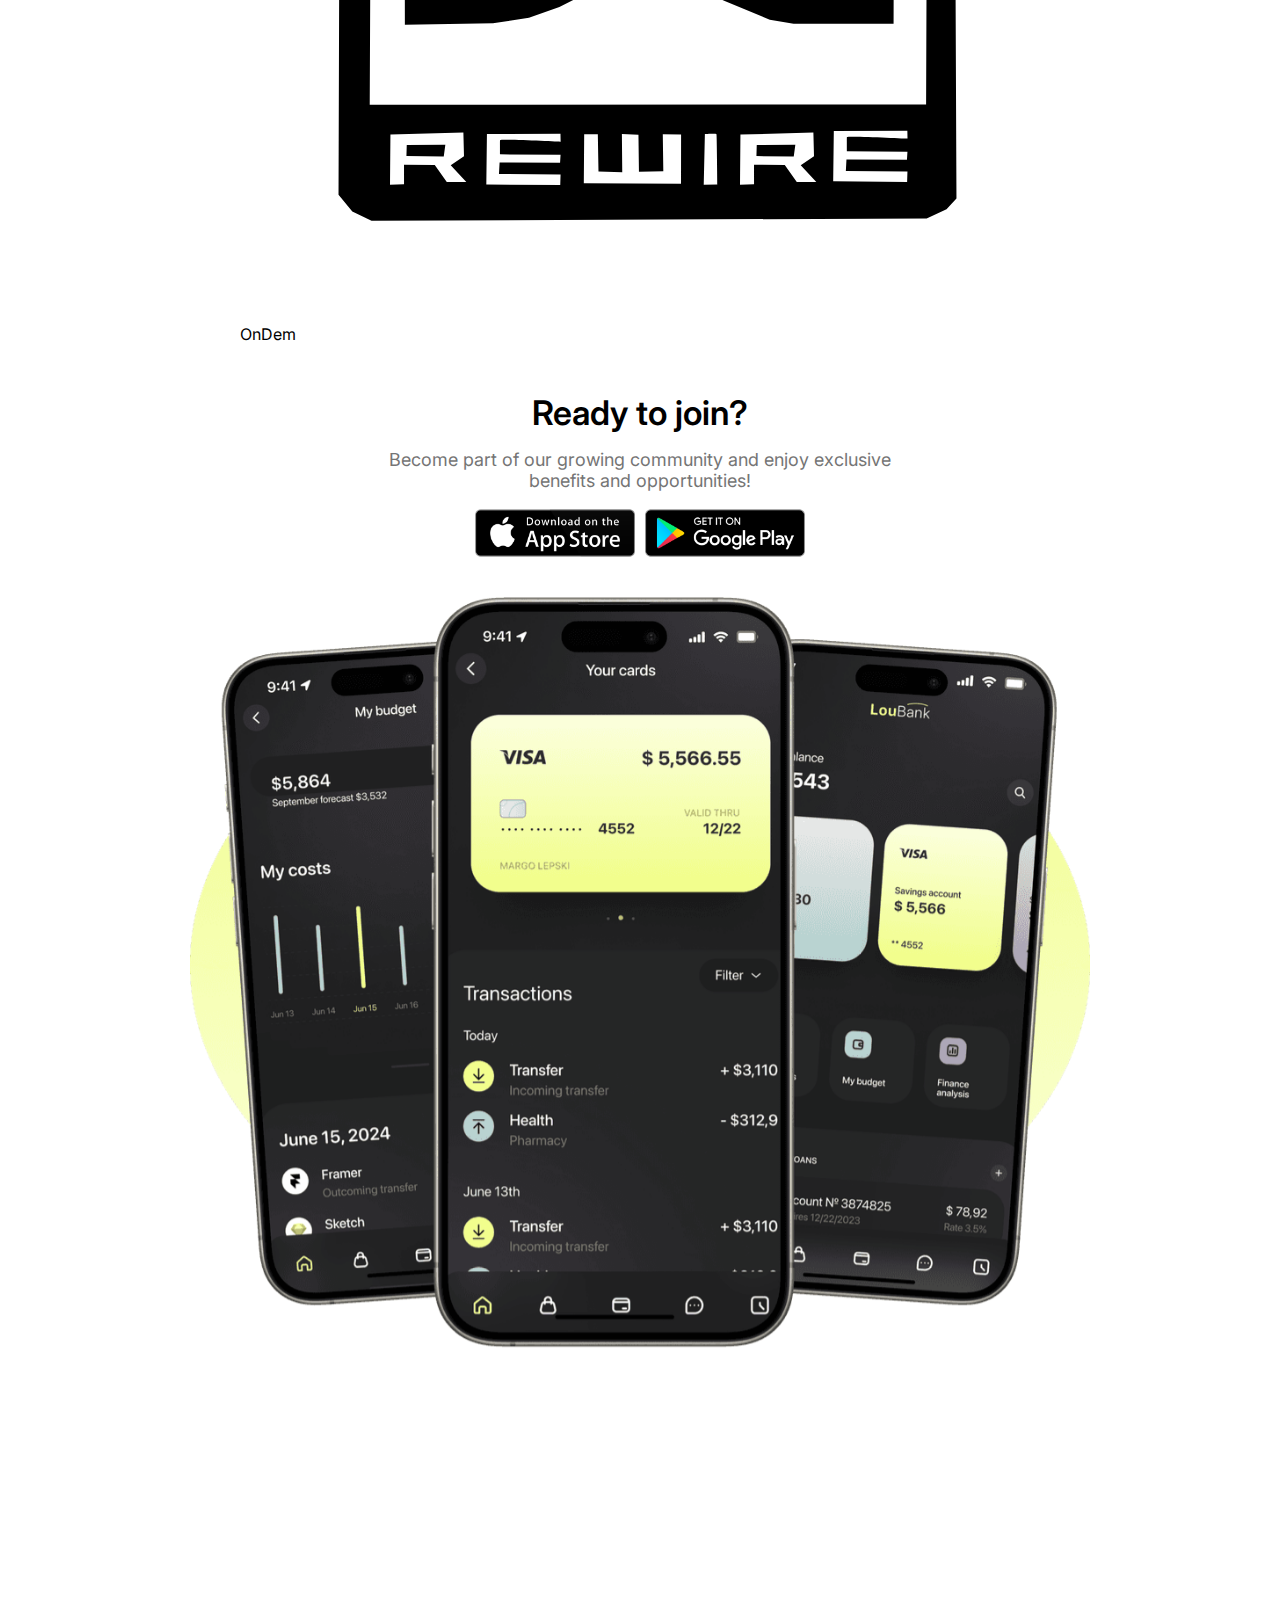
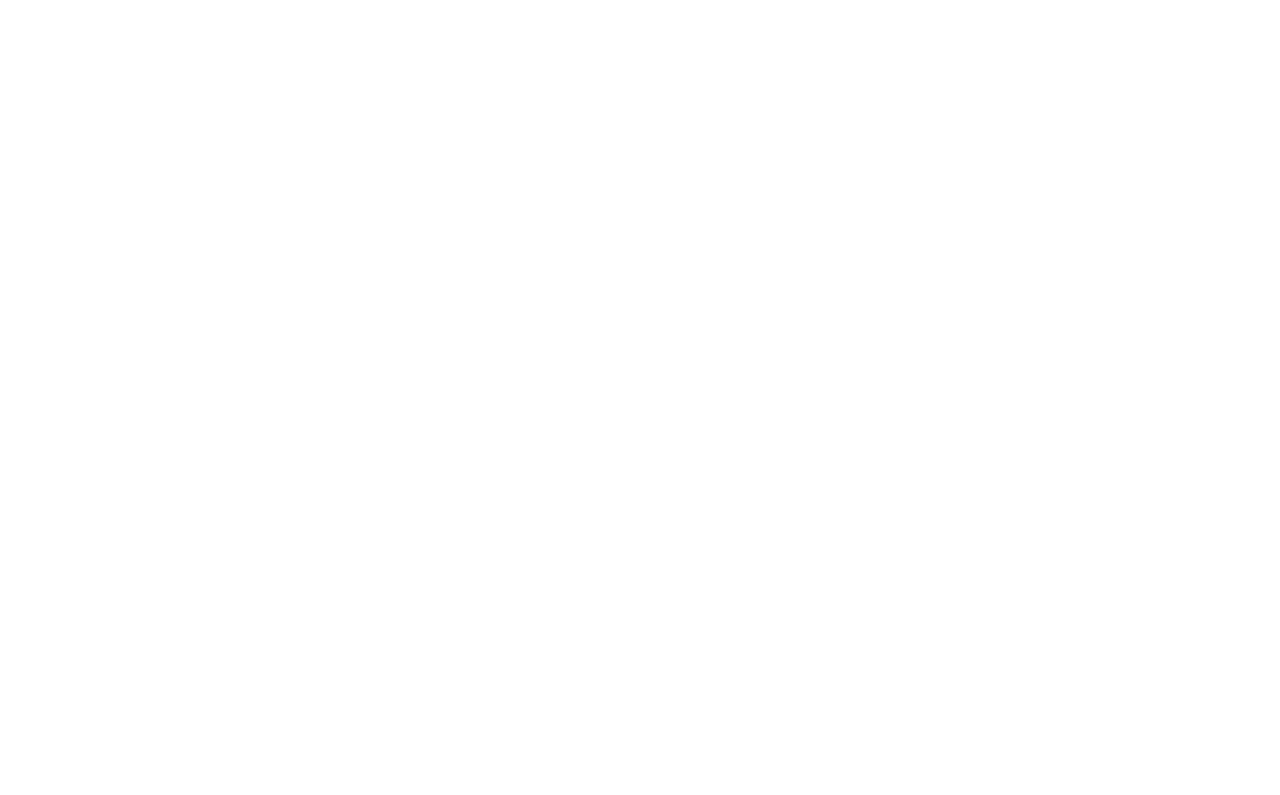
==== commit 9afd0092: "Join Now Section" ====
--- a/index.html
+++ b/index.html
@@ -51,8 +51,8 @@
     <link rel="stylesheet" href="./styles/metrics.css">
     <link rel="stylesheet" href="./styles/pricingPlan.css">
     <link rel="stylesheet" href="./styles/testimonials.css">
-    <link rel="stylesheet" href="./styles/part6.css">
-    <link rel="stylesheet" href="./styles/part7.css">
+    <link rel="stylesheet" href="./styles/trustees.css">
+    <link rel="stylesheet" href="./styles/joinNow.css">
     <link rel="stylesheet" href="./styles/part8.css">
     
    
@@ -640,11 +640,100 @@
 
 
             <!-- End of Testimonials -->
-            <!-- Part6 -->
-            <article class="trustees"></article>
-            <!-- Part7 -->
-            <article class="join-now"></article>
-            <!-- Part8 -->
+
+
+            <!-- Start of Trustees -->
+
+
+            <article class="trustees">
+                <div class="trustees-cont">
+                    <p class="trustees-head">Trusted by the world's
+                        leading innovative teams
+                    </p>
+                    <div class="trustees-main">
+                        <div class="company-cont">
+                            <div class="company">
+                                <img class="logo" src="./Public/logo-1.svg" alt="Logo1">
+                                <p class="company-name">Waver</p>
+                            </div>
+
+                            <div class="company">
+                                <img class="logo" src="./Public/logo-2.svg" alt="Logo1">
+                                <p class="company-name">ReWire</p>
+                            </div>
+
+
+                            <div class="company">
+                                <img class="logo" src="./Public/logo-3.svg" alt="Logo1">
+                                <p class="company-name">BloCodes</p>
+                            </div>
+
+
+                            <div class="company">
+                                <img class="logo" src="./Public/logo-4.svg" alt="Logo1">
+                                <p class="company-name">MuWaves</p>
+                            </div>
+                        </div>
+
+
+                        <div class="company-cont">
+                            <div class="company">
+                                <img class="logo" src="./Public/logo-5.svg" alt="Logo1">
+                                <p class="company-name">LipSync</p>
+                            </div>
+
+                            <div class="company">
+                                <img class="logo" src="./Public/logo-6.svg" alt="Logo1">
+                                <p class="company-name">VS Code</p>
+                            </div>
+
+
+                            <div class="company">
+                                <img class="logo" src="./Public/logo-1.svg" alt="Logo1">
+                                <p class="company-name">Syroc</p>
+                            </div>
+
+
+                            <div class="company">
+                                <img class="logo" src="./Public/logo-2.svg" alt="Logo1">
+                                <p class="company-name">OnDem</p>
+                            </div>
+                        </div>
+                    </div>
+                </div>
+            </article>
+
+
+              <!-- End of Trustees -->
+            <!-- Start of Join Now Section -->
+
+
+            <article class="join-now">
+                <div class="join-now-cont">
+                    <div class="ready-cont">
+                        <div class="ready">
+                            <p class="heading">Ready to join?</p>
+                            <p class="sub-heading">
+                                Become part of our growing
+                                community and enjoy exclusive benefits and opportunities!
+                            </p>
+                        </div>
+
+                        <div class="image-cont">
+                            <a href="https://www.apple.com/"><img src="./Public/download-on-the-app-store.png" alt="Apple Store" ></a>
+                            <a href="https://play.google.com/store/apps?hl=en"><img  src="./Public/google-play.png" alt="Google Play" ></a>
+                        </div>
+                    </div>
+
+
+                    <div class="img-cont">
+                        <img src="./Public/phone-visa-2.png" alt="">
+                    </div>
+                </div>
+            </article>
+
+
+            <!-- End of Join Now Section -->
             <article class="faqs"></article>
                 
         
--- a/styles/joinNow.css
+++ b/styles/joinNow.css
@@ -0,0 +1,86 @@
+.join-now{
+    display: flex;
+    flex-direction: column;
+    align-items: center;
+    height: min-content;
+    padding: 48px 32px;
+    width: 100%;
+}
+
+
+.join-now-cont{
+    display: flex;
+    flex-direction: column;
+    align-items: center;
+    gap: 50px;
+    max-width: 900px;
+    width: 100%;
+    height: min-content;
+}
+
+.join-now-cont .ready-cont{
+    display: flex;
+    flex-direction: column;
+    align-items: center;
+    gap: 32px;
+    height: min-content;
+    flex: none;
+    max-width: 550px;
+    width: 100%;
+
+}
+
+.ready-cont .ready{
+    display: flex;
+    flex-direction: column;
+    align-items: center;
+    flex: none;
+    height: min-content;
+    width: 100%;
+    gap: 16px;
+}
+
+.ready .heading{
+    font-size: 34px;
+    text-align: center;
+    font-weight: 600;
+}
+
+.ready .sub-heading{
+    font-size: 18px;
+    color: rgb(117, 117, 117);
+    text-align: center;
+}
+
+.ready-cont .image-cont{
+    display: flex;
+    align-items: center;
+    gap: 10px;
+    width: 100%;
+    height: min-content;
+    flex: none;
+    justify-content: center;
+}
+
+
+.image-cont img{
+    margin: -70px 0;
+    width: 160px;
+}
+
+.join-now-cont .img-cont{
+    /* background-color: crimson; */
+    display: flex;
+    flex: none;
+    width: 100%;
+    overflow: visible;
+    position: relative;
+    aspect-ratio: 1.2 / 1;
+}
+
+.join-now-cont .img-cont img{
+    width: 100%;
+    height: 100%;
+    object-fit: cover;
+    
+}
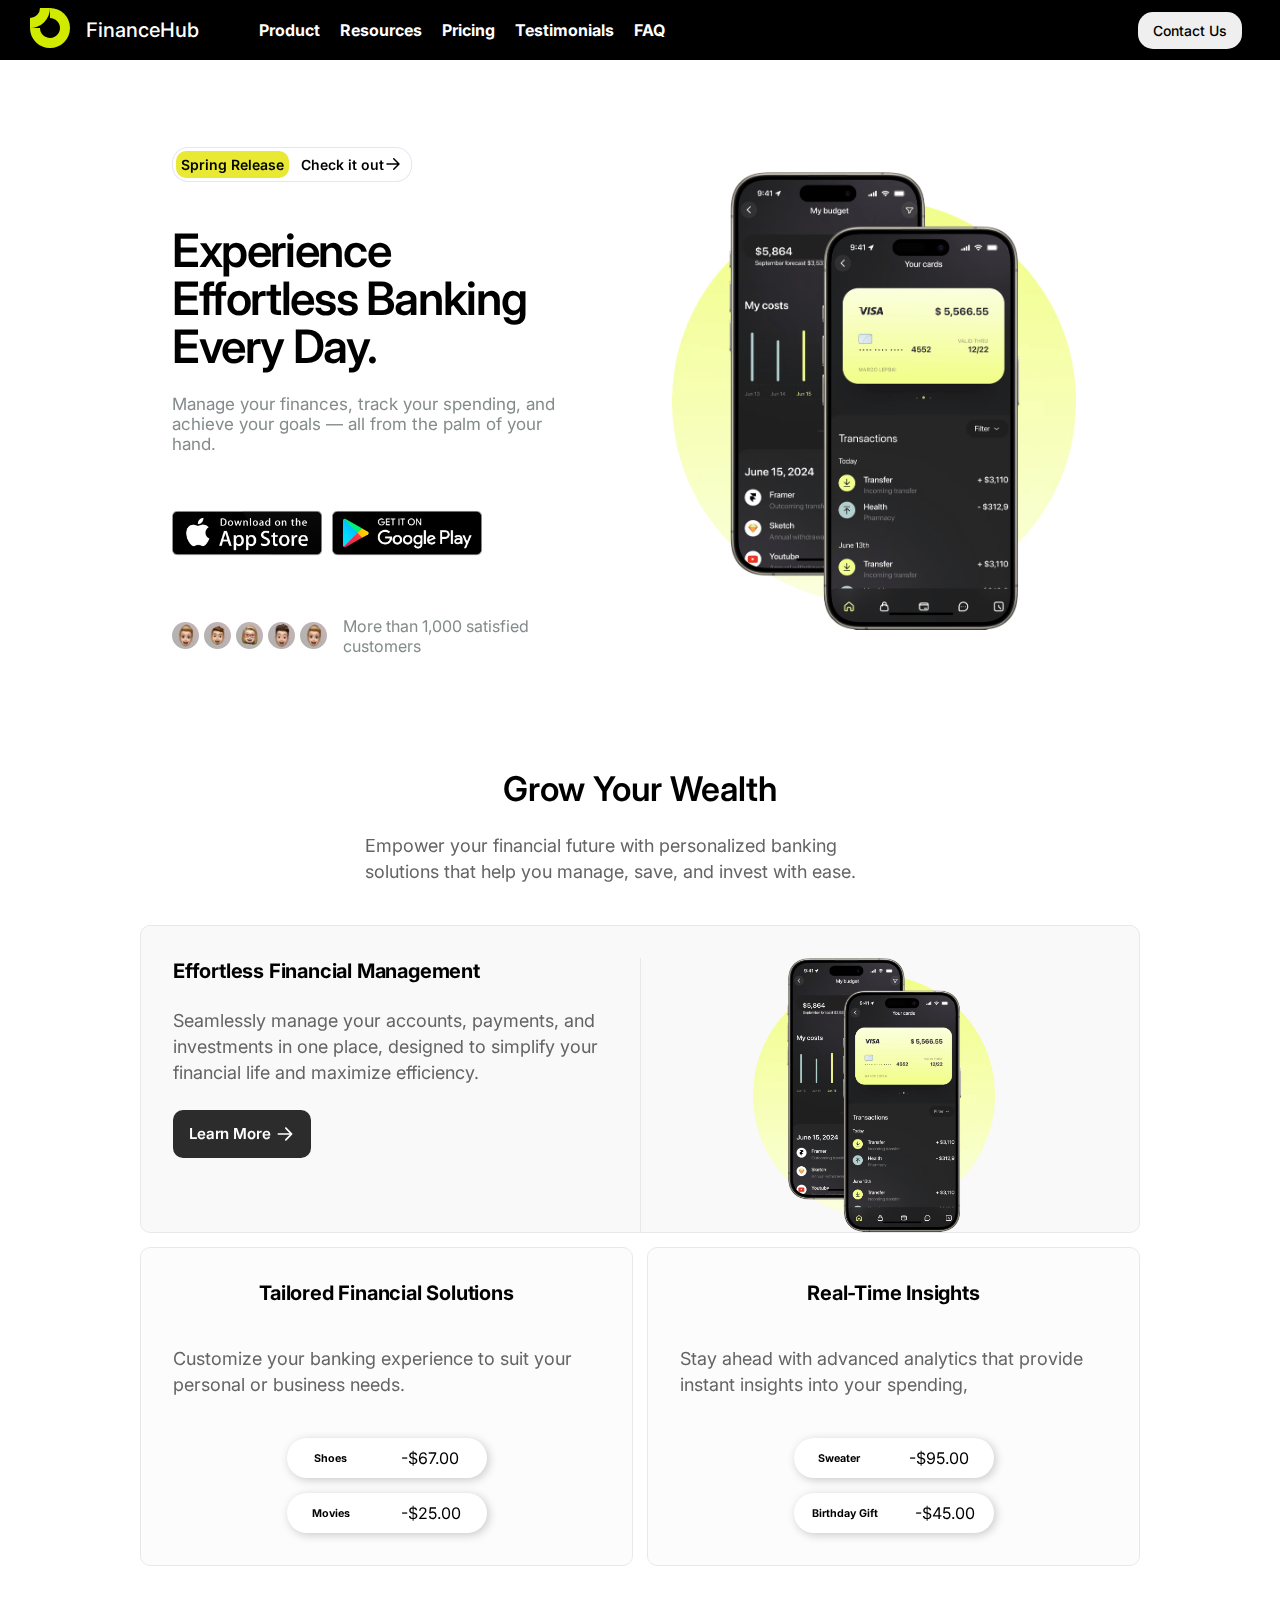
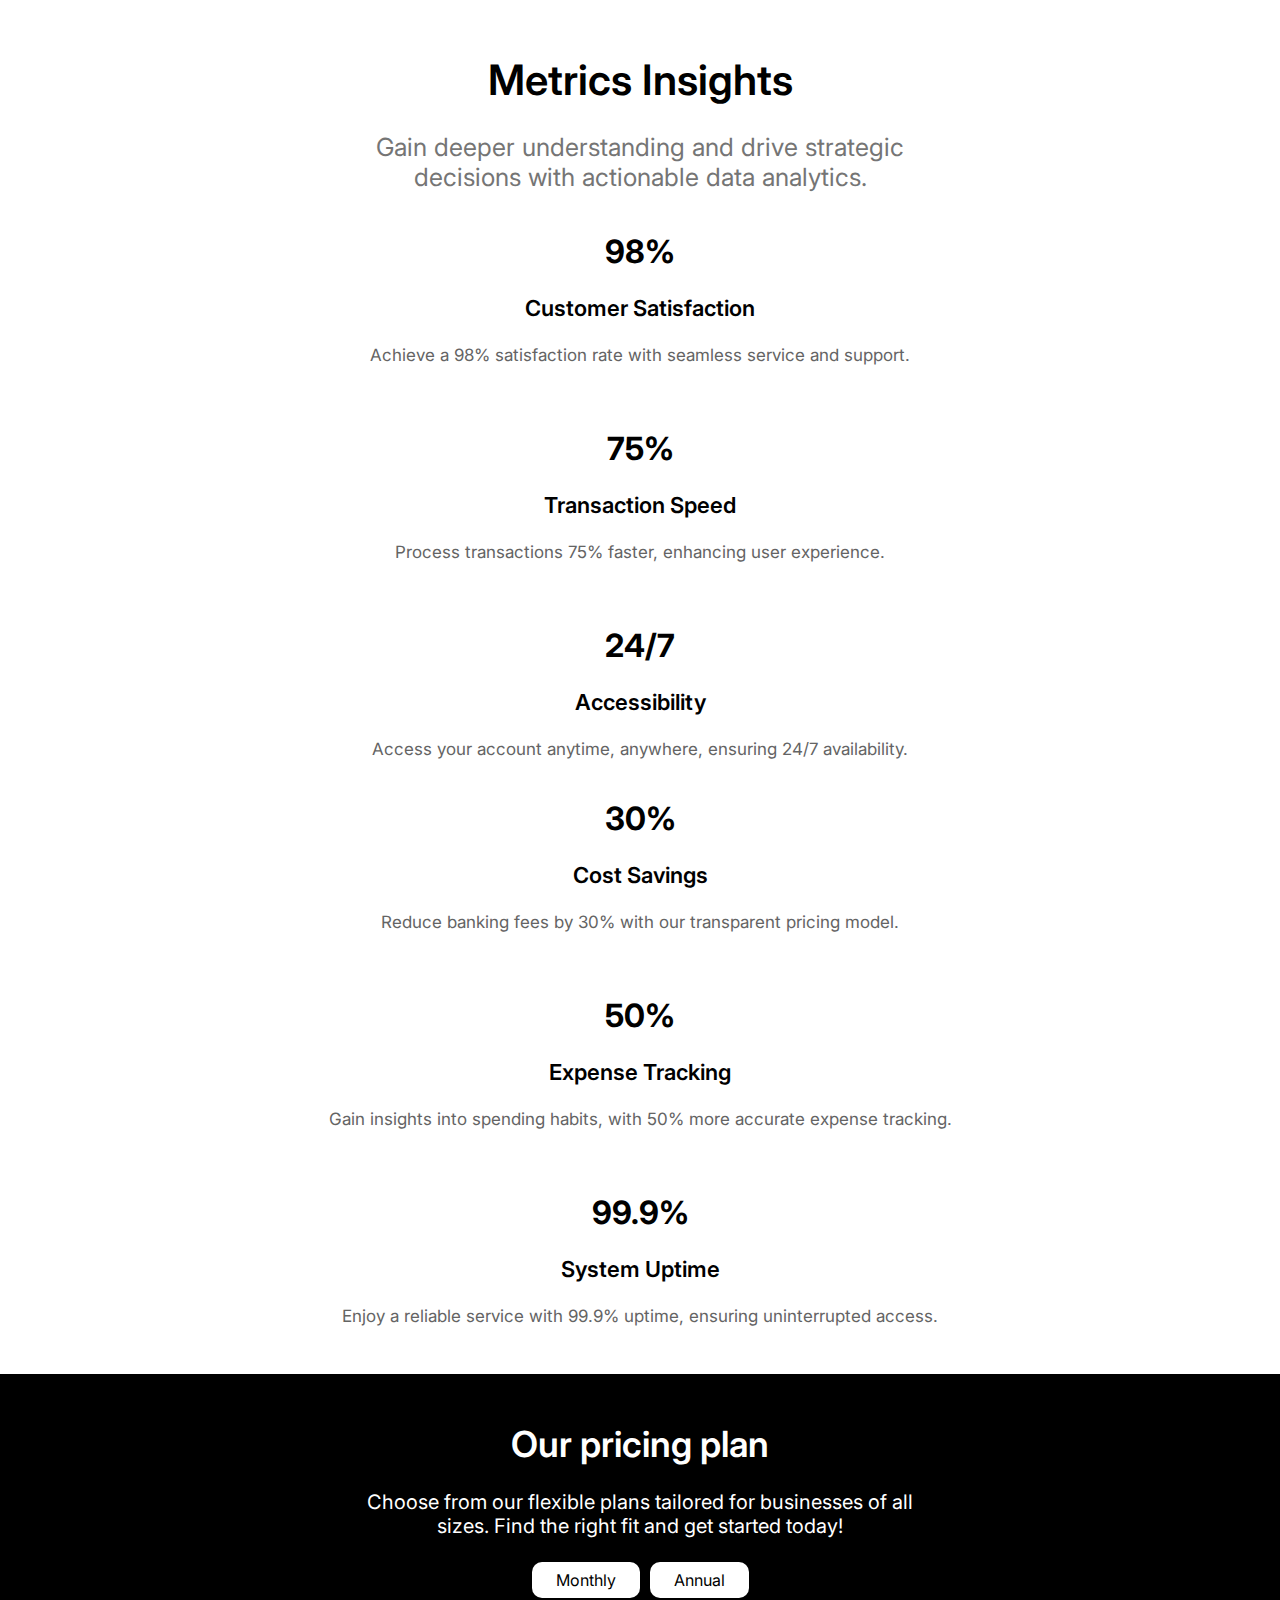
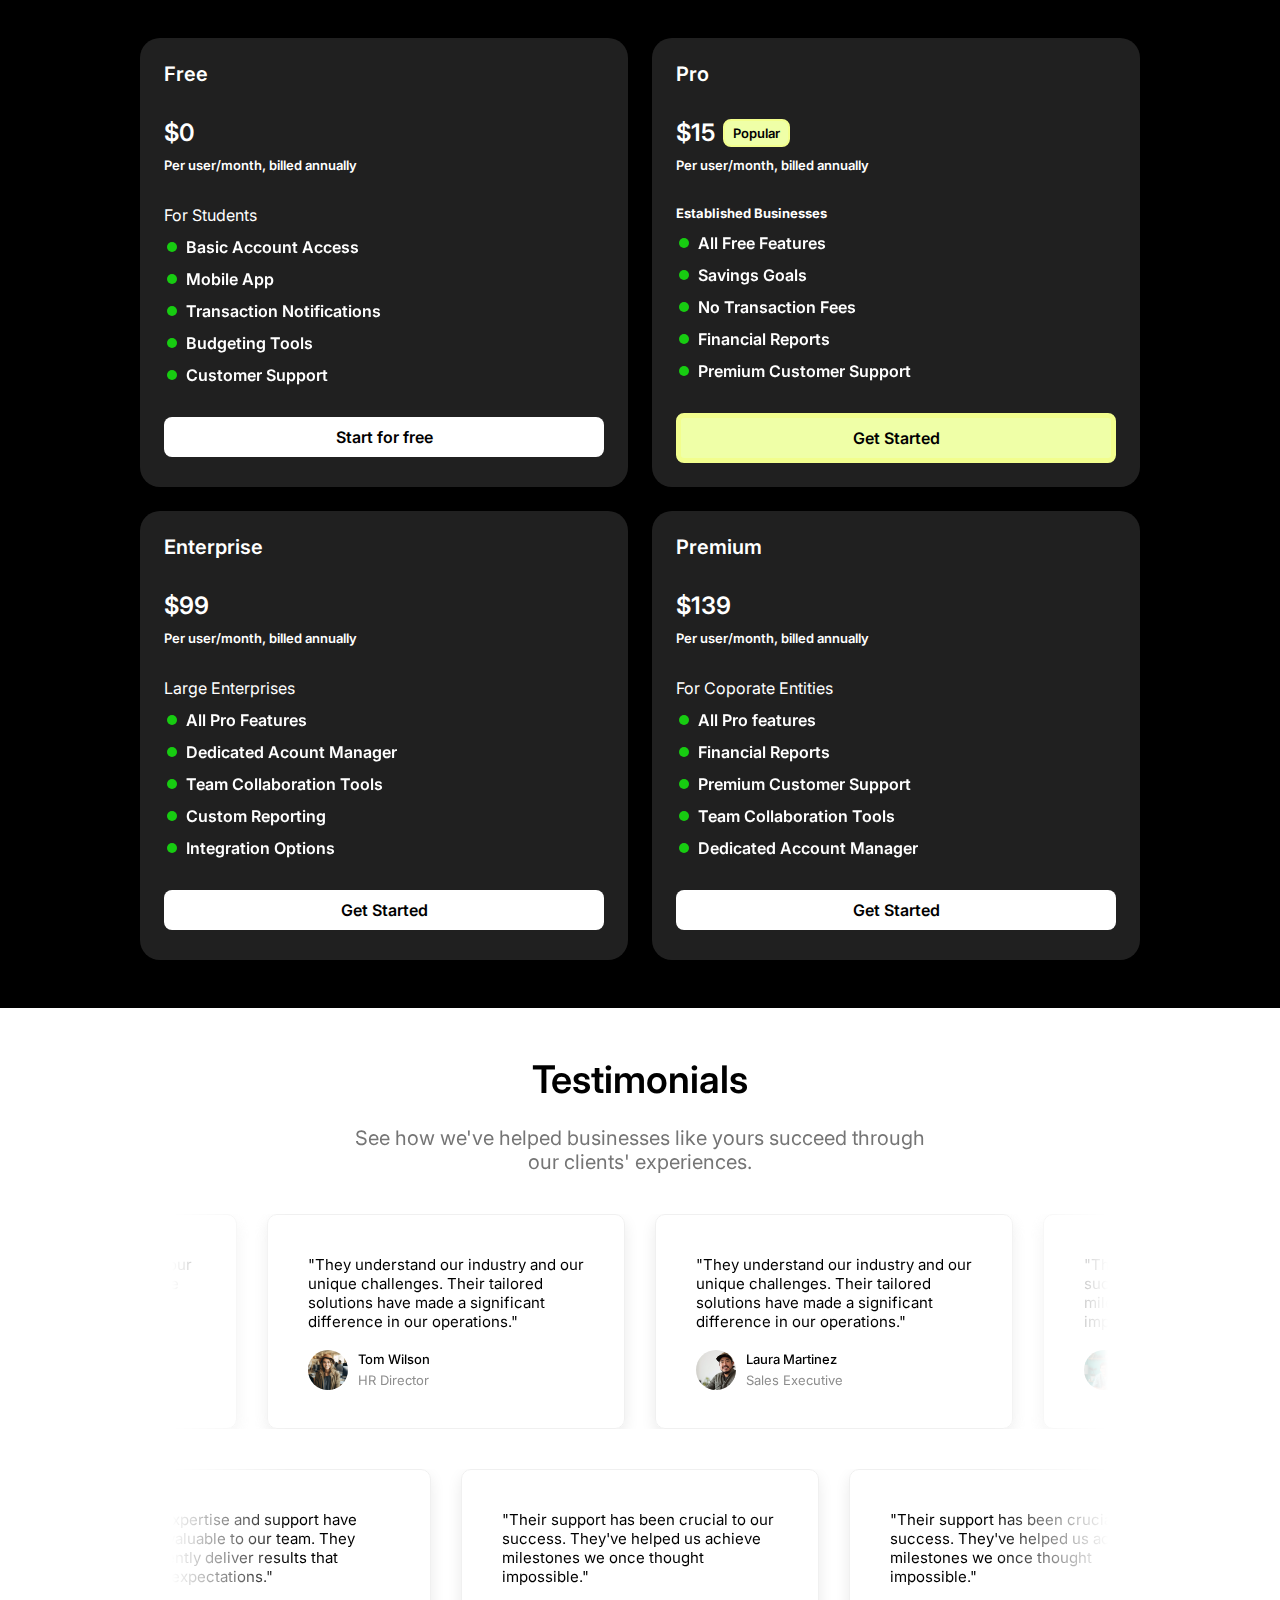
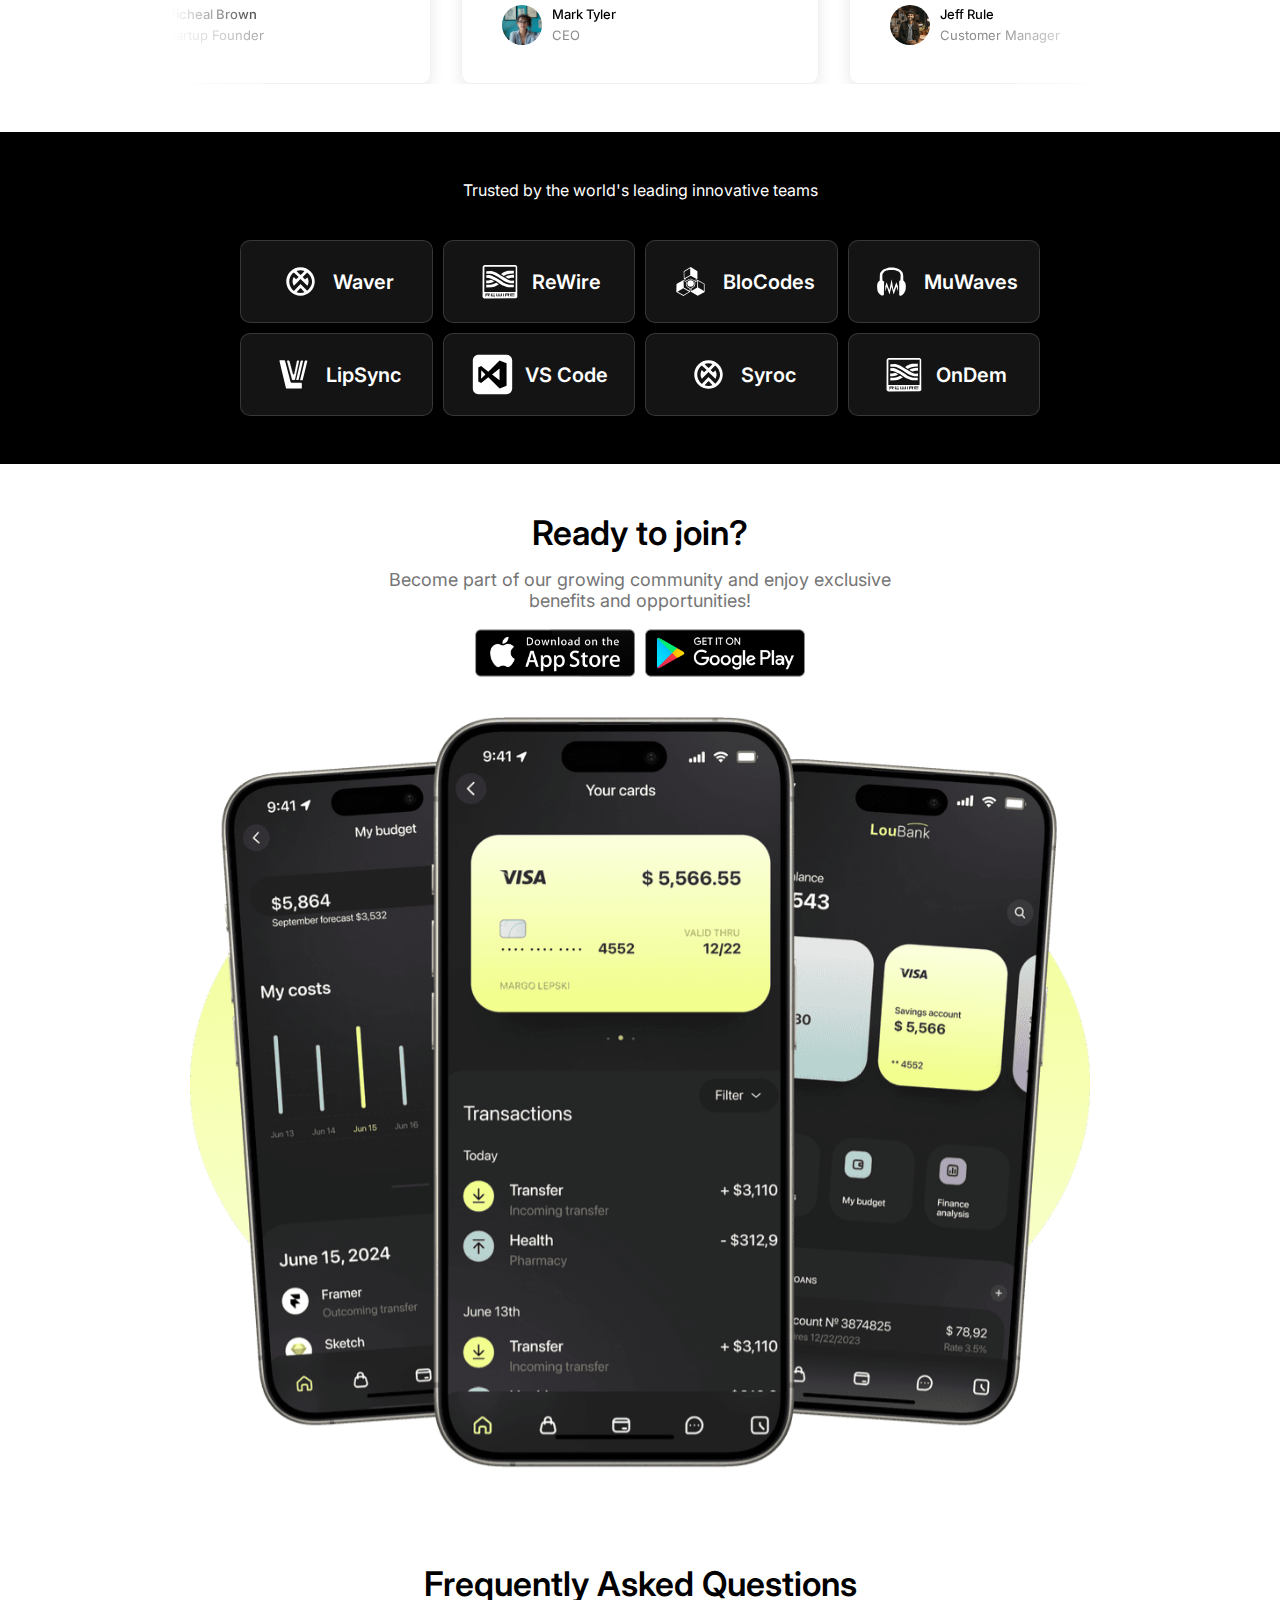
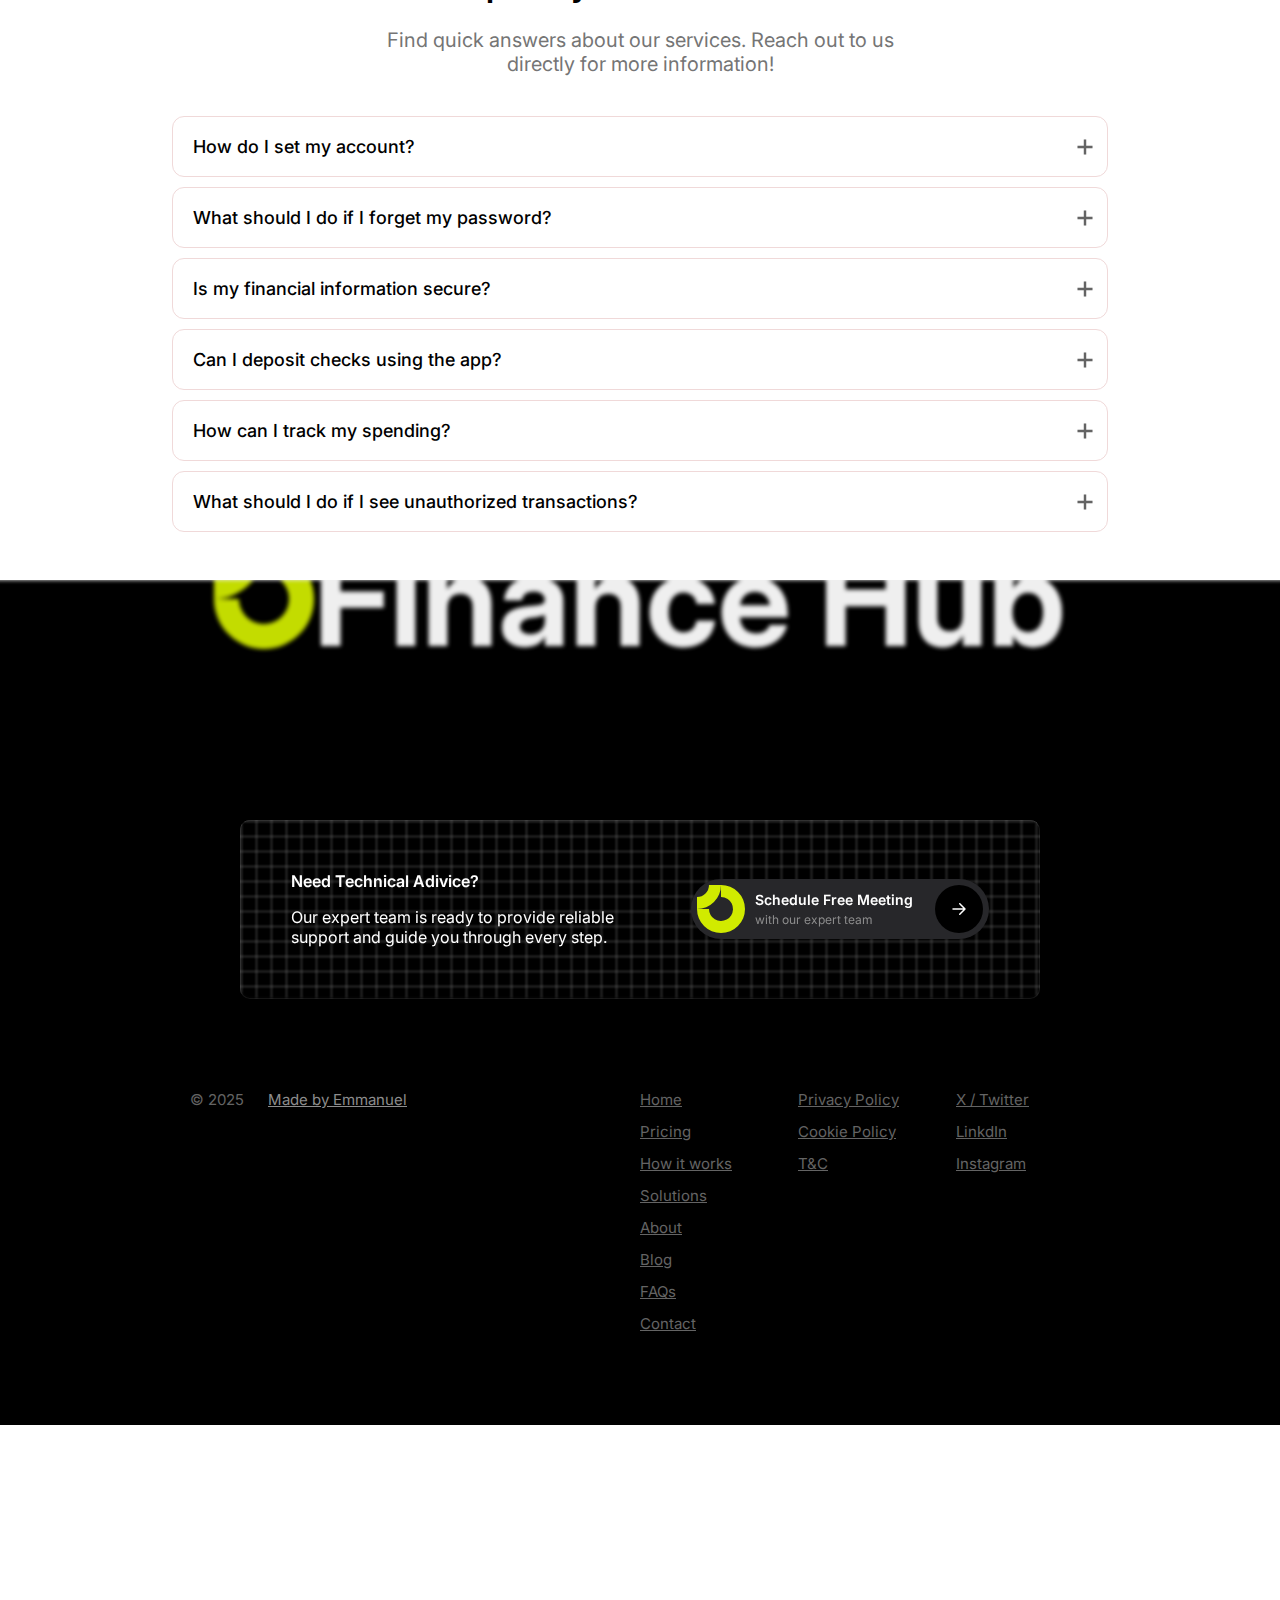
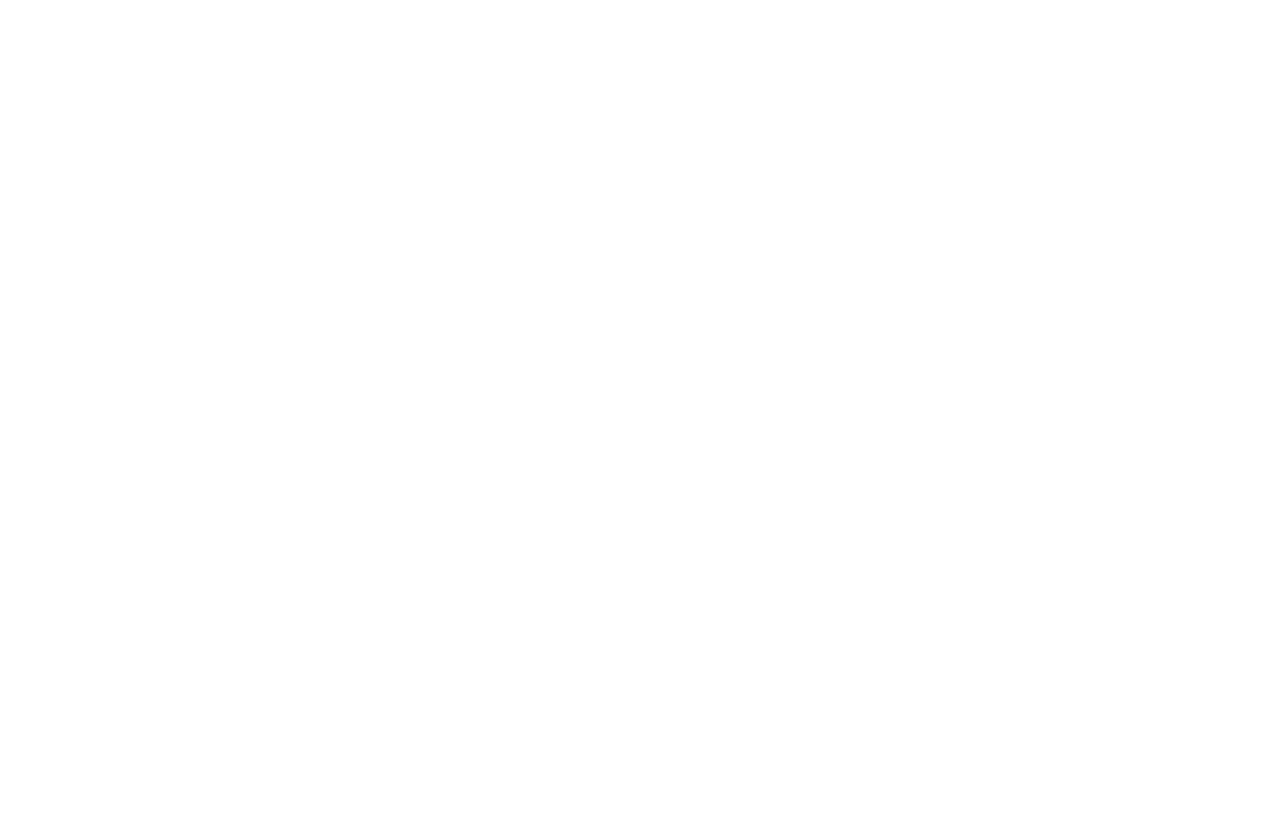
==== commit ce49c62a: "Responsiveness" ====
--- a/index.html
+++ b/index.html
@@ -53,7 +53,8 @@
     <link rel="stylesheet" href="./styles/testimonials.css">
     <link rel="stylesheet" href="./styles/trustees.css">
     <link rel="stylesheet" href="./styles/joinNow.css">
-    <link rel="stylesheet" href="./styles/part8.css">
+    <link rel="stylesheet" href="./styles/faqs.css">
+    <link rel="stylesheet" href="./styles/footer.css">
     
    
     <title>FinanceHub</title>
@@ -734,10 +735,189 @@
 
 
             <!-- End of Join Now Section -->
-            <article class="faqs"></article>
+
+
+            <!-- Start of FAQs section  -->
+
+
+            <article class="faqs">
+                <div class="faqs-container">
+                    <div class="faqs-head">
+                        <p class="heading">Frequently Asked Questions</p>
+                        <p class="sub-heading">
+                            Find quick answers about our services. Reach out to us
+                            directly for more information!
+                        </p>
+                    </div>
+
+
+                    <div class="faqs-main">
+                        <ul id="accordian">
+                            <li>
+                                <label for="first">How do I set my account?<span>+</span></label>
+                                <input type="checkbox" name="accordian" id="first">
+                                <div class="content">
+                                    <p>
+                                        To set up your account, download the app and follow the on-screen instructions.
+                                        You'll need to provide your personal information, such as your name, email, and
+                                        phone number, as well as create a secure password.
+                                    </p>
+                                </div>
+                            </li>
+
+                            <li>
+                                <label for="second">What should I do if I forget my password?<span>+</span></label>
+                                <input type="checkbox" name="accordian" id="second">
+                                <div class="content">
+                                    <p>
+                                        If you forget your password, go to the login screen and click on “Forgot Password?”
+                                        Follow the prompts to reset your password using your registered email or phone number.
+                                    </p>
+                                </div>
+                            </li>
+
+                            <li>
+                                <label for="third">Is my financial information secure?<span>+</span></label>
+                                <input type="checkbox" name="accordian" id="third">
+                                <div class="content">
+                                    <p>
+                                        Yes, we prioritize your security. The app uses advanced encryption and security
+                                        measures to protect your financial information and personal data.
+                                    </p>
+                                </div>
+                            </li>
+
+                            <li>
+                                <label for="fourth">Can I deposit checks using the app?<span>+</span></label>
+                                <input type="checkbox" name="accordian" id="fourth">
+                                <div class="content">
+                                    <p>
+                                        Yes! You can deposit checks by selecting the “Deposit Check” option in the app.
+                                        Just take a photo of the front and back of the check and follow the instructions.
+                                    </p>
+                                </div>
+                            </li>
+
+                            <li>
+                                <label for="fifth">How can I track my spending?<span>+</span></label>
+                                <input type="checkbox" name="accordian" id="fifth">
+                                <div class="content">
+                                    <p>
+                                        The app features a budgeting tool that categorizes your transactions and provides insights into your spending habits.
+                                        You can view your spending by category and set spending limits to help manage your finances.
+                                    </p>
+                                </div>
+                            </li>
+
+                            <li>
+                                <label for="sixth">What should I do if I see unauthorized transactions?<span>+</span></label>
+                                <input type="checkbox" name="accordian" id="sixth">
+                                <div class="content">
+                                    <p>
+                                        If you notice any unauthorized transactions, immediately contact our customer support through the app or call our hotline.
+                                        We'll help you investigate the issue and take necessary actions to secure your account.
+                                    </p>
+                                </div>
+                            </li>
+
+                        </ul>
+                    </div>
+                </div>
+            </article>
+
+
+               <!-- End of FAQs section  -->
+
+
+               <!-- Start of footer section  -->
                 
         
-        <footer></footer>
+        <footer>
+            <div class="footer-cont">
+                <div class="logoipsum-cont">
+                    <div class="logoipsum">
+                        <img src="./Public/finance-hub-logo.svg" alt="logo">
+                        <p>Finance Hub</p>
+                    </div>
+                </div>
+                
+                <div class="assistance-cont">
+                    <div class="assistance">
+                        <div class="text">
+                            <p class="heading">Need Technical Adivice?</p>
+                            <p class="sub-heading">
+                                Our expert team is ready to provide reliable
+                                support and guide you through every step.
+                            </p>
+                        </div>
+
+
+
+                        <a class="schedule-anchor-cont" href="google.com">
+                            <div class="schedule-cont">
+                
+                                    <div class="logo-and-text">
+
+                                    
+                                        <img src="./Public/finance-hub-logo.svg" alt="logo">
+
+                                        <div class="schedule">
+                                            <p class="main">Schedule Free Meeting</p>
+                                            <p class="sub">with our expert team</p>
+                                        </div>
+                                    </div>
+                                
+                        
+
+                                    <div class="arrow-cont">
+                                        <img src="./Public/right-arrow-com.svg" alt="">
+                                    </div>
+                                
+                            </div>
+                        </a>
+                    </div>
+                </div>
+
+
+                <div class="footer-main-cont">
+                    <div class="footer-main">
+                        <div class="about">
+                            <p class="year">© 2025</p>
+                            <a href=""><p class="developer">Made by Emmanuel</p></a>
+                          
+                        </div>
+
+                        <div class="links-cont">
+                            <div class="links">
+                                <a href="">Home</a>
+                                <a href="">Pricing</a>
+                                <a href="">How it works</a>
+                                <a href="">Solutions</a>
+                                <a href="">About</a>
+                                <a href="">Blog</a>
+                                <a href="">FAQs</a>
+                                <a href="">Contact</a>
+                            </div>
+
+                            <div class="links">
+                                <a href="">Privacy Policy</a>
+                                <a href="">Cookie Policy</a>
+                                <a href="">T&C</a>
+                            </div>
+
+                            <div class="links">
+                                <a href=""> X / Twitter</a>
+                                <a href=""> LinkdIn</a>
+                                <a href="">Instagram</a>
+                            </div>
+                        </div>
+                    </div>
+                </div>
+            </div>
+        </footer>
+
+
+         <!-- End of footer section  -->
     </div>
 </body>
 </html>
--- a/styles/heroSection.css
+++ b/styles/heroSection.css
@@ -39,7 +39,7 @@
     align-items: flex-start;
     gap: 44px;
 
-    flex: none;
+    
     flex-wrap: nowrap;
     height: min-content;
     /* max-width: 500px; */
@@ -63,6 +63,7 @@
     cursor: pointer;
     font-weight: 600;
     flex-wrap: nowrap;
+    /* height: min-content; */
 
 }
 
@@ -111,6 +112,9 @@
 
 .download-app{
     display: flex;
+    /* align-self: center; */
+    align-items: center;
+    justify-content: center;
     flex: none;
     gap: 10px;
 }
@@ -129,19 +133,19 @@
 }
 
 
-.images{
+.customers .images{
     display: flex;
     align-items: center;
     gap: 5px;
     flex-wrap: nowrap;
 }
 
-.images img{
+.customers .images img{
     width: 27px;
     height: 27px;
     border: none;
    
-    background-image: linear-gradient(45deg, #FFFF00, #666666, #000000);
+    background-image: linear-gradient(45deg, #72726b8e, #493b3b63, #7532325d);
 
 
     border-radius: 25px;
@@ -171,4 +175,39 @@
     height: 100%;
     object-fit: cover;
     object-position: center center;
-}+}
+
+
+
+/* 
+*****************
+Media Queries 
+*****************   */
+
+/* Smaller Screens  */
+
+
+
+@media (max-width:809px) {
+    .hero-section{
+        padding: 100px 16px 0;
+    }
+
+    .hero-container{
+        flex-direction: column;
+        gap: 32px;
+        width: 100%;
+        justify-content: center;
+    }
+
+
+    .partA{
+        gap: 24px;
+        width: 100%;
+        flex: none;
+    }
+
+    
+}
+
+
--- a/styles/growWealth.css
+++ b/styles/growWealth.css
@@ -67,7 +67,7 @@
 
 .container-1{
     display: flex;
-    align-items: flex-end;
+    align-items: flex-start;
     justify-content: flex-start;
     flex-wrap: nowrap;
     background-color: rgb(249, 249, 249);
@@ -272,4 +272,67 @@
 .card:hover {
     transform: scale(1.1);
     background-color: transparent;
+}
+
+
+
+/* 
+*****************
+Media Queries 
+*****************   */
+
+/* Smaller Screens  */
+
+
+@media (max-width:809px) {
+    .grow-your-wealth{
+        padding: 48px 16px;
+
+    }
+
+    .grow-your-wealth-cont{
+        gap: 32px;
+        max-width: 900px;
+        
+    }
+
+    .container-1{
+        flex-direction: column;
+        gap: 32px;
+        padding: 16px 16px 0;
+        flex: none;
+    }
+
+
+    .grow-card-effortless{
+        width: 100%;
+    }
+
+    .grow-image{
+        aspect-ratio: .8 / 1;
+        border: 0;
+        width: 100%;
+    }
+
+    .grow-image .left-img{
+        height: 70%;
+    }
+
+
+    .container-2{
+        flex-direction: column;
+
+    }
+
+    .grow-card{
+        width: 100%;
+        padding: 16px;
+        
+    }
+
+    .card-component{
+        gap: 10px;
+    }
+
+    
 }--- a/styles/metrics.css
+++ b/styles/metrics.css
@@ -102,4 +102,41 @@
     font-size: 17px;
     color: rgb(100, 100, 100);
     text-align: center;
- }+ }
+
+
+
+ /* 
+*****************
+Media Queries 
+*****************   */
+
+/* Smaller Screens  */
+
+
+/* @media (max-width:809px) {
+   .metrics-head .heading{
+      font-size: 32px;
+      font-weight: 500;
+   }
+
+   .metrics-head .sub-heading{
+      font-size: 18px;
+   }
+
+
+   .metric-number{
+      font-size: 28px;
+      font-weight: 600;
+   }
+
+   .metric-title{
+      font-size: 20px;
+      font-weight: 500;
+   }
+
+   .explanation{
+      font-size: 14px;
+
+   }
+} */--- a/styles/pricingPlan.css
+++ b/styles/pricingPlan.css
@@ -245,4 +245,26 @@
 }
 
 
+ /* 
+*****************
+Media Queries 
+*****************   */
+
+/* Smaller Screens  */
+
+
+
+@media (max-width:809px) {
+    .pricing-plan-cont{
+        gap: 32px;
+        padding: 48px 16px;
+    }
+
+    .pp-tail{
+        display: flex;
+        flex-direction: column;
+    }
+}
+
+
  --- a/styles/testimonials.css
+++ b/styles/testimonials.css
@@ -220,4 +220,23 @@
     100% {
       transform: translateX(0); /* Return to original position */
     }
-  }+  }
+
+
+
+   /* 
+*****************
+Media Queries 
+*****************   */
+
+/* Smaller Screens  */
+
+
+@media (max-width:809px) {
+    .testimonials-cont{
+        padding: 48px 16px;
+        gap: 32px;
+        max-width: 900px;
+    }
+}
+
--- a/styles/trustees.css
+++ b/styles/trustees.css
@@ -0,0 +1,117 @@
+.trustees{
+    display: flex;
+    flex-direction: column;
+    align-items: center;
+    justify-content: center;
+    background-color: black;
+    position: relative;
+    height: min-content;
+    width: 100%;
+    color: white;
+}
+
+
+.trustees-cont{
+    display: flex;
+    flex-direction: column;
+    align-items: center;
+    justify-content: center;
+    gap: 40px;
+    flex: none;
+    padding: 48px 32px;
+    height: min-content;
+    max-width: 1000px;
+    width: 100%;
+}
+
+
+.trustees-cont .trustees-head{
+    font-size: 16px;
+    text-align: center;
+}
+
+
+.trustees-cont .trustees-main{
+    display: flex;
+    flex-direction: column;
+    align-items: center;
+    gap: 10px;
+    height: min-content;
+    max-width: 800px;
+    width: 100%;
+    flex-wrap: nowrap;
+
+}
+
+.trustees-main .company-cont{
+    display: flex;
+    align-items: center;
+    justify-content: center;
+    gap: 10px;
+    height: min-content;
+    flex: none;
+    width: 100%;
+}
+
+.company-cont .company{
+    display: flex;
+    align-items: center;
+    justify-content: center;
+    flex: 1 0 0px;
+    height: min-content;
+    max-width: 235px;
+    gap: 10px;
+    background-color: rgb(20, 20, 20);
+    border-radius: 10px;
+    border: 1px solid rgba(255, 255, 255, 0.15);
+    padding:18px 12px;
+}
+
+.company .company-name{
+    font-size: 20px;
+    font-weight: 600;
+}
+
+
+.company .logo{
+    filter: invert(1);
+    width: 45px;
+
+}
+
+
+
+   /* 
+*****************
+Media Queries 
+*****************   */
+
+/* Smaller Screens  */
+
+
+@media (max-width:809px) {
+    .trustees-cont{
+        padding: 48px 16px;
+        gap: 32px;
+    }
+
+    .trustees-main .company-cont{
+        flex-direction: column;
+        
+        
+    }
+
+    .company-cont .company{
+        flex: none;
+        width: 100%;
+        max-width: unset;
+
+        justify-content: center;
+        
+    }
+
+    
+    
+}
+
+
--- a/styles/joinNow.css
+++ b/styles/joinNow.css
@@ -71,6 +71,7 @@
 .join-now-cont .img-cont{
     /* background-color: crimson; */
     display: flex;
+    justify-content: center;
     flex: none;
     width: 100%;
     overflow: visible;
@@ -84,3 +85,40 @@
     object-fit: cover;
     
 }
+
+
+
+
+
+/* 
+*****************
+Media Queries 
+*****************   */
+
+/* Smaller Screens  */
+
+
+@media (max-width:809px) {
+    .join-now{
+        padding: 48px 16px 0px;
+    }
+
+    .join-now-cont{
+        gap: 40px;
+    }
+/* 
+    .ready .heading{
+        font-size: 32px;
+        
+    } */
+
+    .image-cont img{
+        width: 140px;
+    }
+
+    .join-now-cont .img-cont img{
+        width: 80%;
+        /* object-fit: contain; */
+        height: 80%;
+    }
+}
--- a/styles/faqs.css
+++ b/styles/faqs.css
@@ -0,0 +1,146 @@
+.faqs{
+    display: flex;
+    flex-direction: column;
+    align-items: center;
+    height: min-content;
+    width: 100%;
+    flex: none;
+}
+
+
+.faqs-container{
+    display: flex;
+    flex-direction: column;
+    align-items: center;
+    padding: 48px 32px;
+    gap: 40px;
+    flex: none;
+    max-width: 1000px;
+    height: min-content;
+    width:  100%;
+}
+
+
+.faqs-container .faqs-head{
+    display: flex;
+    flex-direction: column;
+    align-items: center;
+    gap: 24px;
+    flex: none;
+    height: min-content;
+    max-width: 550px;
+    width: 100%;
+}
+
+.faqs-head .heading{
+    font-size: 34px;
+    font-weight: 600;
+    text-align: center;
+}
+
+.faqs-head .sub-heading{
+    font-size: 20px;
+    text-align: center;    
+    color: rgb(117, 117, 117);
+}
+
+/* Accordian Styles  */
+
+.faqs-main #accordian{
+    display: flex;
+    flex-direction: column;
+    align-items: center;
+    gap: 10px;
+    justify-content: center;
+    width: 100%;
+    height: min-content;
+}
+
+#accordian li{
+    list-style: none;
+    width: 100%;
+    padding-left: 10px;
+    border: 1px solid rgb(240, 217, 217);
+    border-radius: 12px;
+    transition: background-color 0.3s ease-in-out;
+}
+
+#accordian li label{
+    padding: 10px;
+    display: flex;
+    align-items: center;
+    justify-content: space-between;
+    font-size: 18px;
+    font-weight: 500;
+    cursor: pointer;
+}
+
+#accordian li label span{
+    transform: rotate(90deg);
+    font-size: 32px;
+    font-weight: 400;
+    color: rgb(100, 100, 100);
+    transition: all 0.5s ease-in-out;
+}
+
+
+#accordian label + input[type = 'checkbox']{
+    display: none;
+}
+
+#accordian .content{
+    padding: 0 10px;
+    color: rgb(100, 100, 100);
+    line-height: 26px;
+    max-height: 0;
+    overflow: hidden;
+    transition: max-height 0.5s ease-in-out, padding 0.3s ease-in-out;
+
+}
+
+#accordian label + input[type = 'checkbox']:checked + .content{
+    max-height: 400px;
+    /* padding: 10px; */
+
+}
+
+/* Select the parent <li> when its input is checked */
+/* #accordian label + input[type='checkbox']:checked + .content {
+    background-color: rgb(255, 0, 21);
+} */
+
+#accordian li:has(input[type='checkbox']:checked) {
+    background-color: rgba(230, 188, 188, 0.37);
+}
+
+#accordian li:has(input[type='checkbox']:checked) label span {
+    transform: rotate(315deg);
+    color: black;
+}
+
+
+#accordian li:has(input[type='checkbox']:checked) label span:active {
+    color: red;
+}
+
+
+
+/* 
+*****************
+Media Queries 
+*****************   */
+
+/* Smaller Screens  */
+
+
+@media (max-width:809px) {
+    .faqs-container{
+        padding: 30px 16px 48px;
+        gap: 32px;
+    }
+
+    .faqs-container .faqs-head{
+        max-width: unset;
+    }
+}
+
--- a/styles/footer.css
+++ b/styles/footer.css
@@ -0,0 +1,408 @@
+footer{
+    display: flex;
+    
+    flex-direction: column;
+    align-items: center;
+    justify-content: center;
+    background-color: black;
+    position: relative;
+    height: min-content;
+    width: 100%;
+    color: white;
+    overflow: hidden;
+}
+
+.footer-cont{
+    display: flex;
+    flex-direction: column;
+    align-items: center;
+    gap: 92px;
+    padding: 240px 0 92px;
+    height: min-content;
+    width: 100%;
+    position: relative;
+
+}
+
+
+.logoipsum-cont{
+    width: 100%;
+    height: 145px;
+    position: absolute;
+    top: -60px;
+    
+    
+}
+
+
+.logoipsum{
+    display: flex;
+    align-items:center ;
+    justify-content: center;
+    height: min-content;
+    width: 100%;
+    position: relative;
+
+
+  
+}
+
+.logoipsum::after{
+    content: "";
+    position: absolute;
+    background-color: rgba(0, 0, 0, 0.062);
+    /* top: 0; */
+    /* left: 0; */
+    /* right: 0; */
+    width: 100%;
+    height: 100%;
+    backdrop-filter: blur(2px);
+}
+
+
+.footer-cont .logoipsum img{
+    width: 100px;
+
+}
+
+
+.footer-cont .logoipsum p{
+    font-size: 130px;
+    font-weight: 700;
+}
+
+
+
+
+
+
+
+.assistance-cont{
+    display: flex;
+    align-items: center;
+    justify-content: center;
+    gap: 10px;
+    flex: none;
+    height: min-content;
+    padding: 0 24px;
+    width: 100%;
+}
+
+
+.assistance{
+    background-image: url(../Public/footer.png);
+    inset: 0px;
+    background-size: 30px;
+    background-position: left top;
+    background-repeat: repeat;
+
+    border-radius: 10px;
+    border: 1px solid rgba(255, 255, 255, 0.08);
+
+    position: relative;
+
+    display: flex;
+    align-items: center;
+    justify-content: space-between;
+    flex: 1 0 0px;
+    height: min-content;
+    max-width: 800px;
+    padding: 50px 50px;
+    width: 100%;
+
+    z-index: 0;
+}
+
+
+.assistance::after{
+    content: '';
+    position: absolute;
+    left: -1px;
+    top: -1px;
+    right: -1px;
+    bottom: -2px;
+
+    border: 1px solid rgba(255, 255, 255, 0.08);
+    border-radius: 10px;
+    
+    background-color: rgba(0, 0, 0, 0.548);
+    /* width: 100%; */
+    /* height: 100%; */
+    z-index: -1;
+    backdrop-filter: blur(1px);
+}
+
+
+.assistance .text{
+    display: flex;
+    align-items: flex-start;
+    justify-content: center;
+    flex-direction: column;
+    flex: none;
+    gap: 16px;
+    height: min-content;
+    width: 327px;
+}
+
+.text .heading{
+    font-size: 16px;
+    font-weight: 600;
+
+}
+
+.schedule-cont {
+    background-color: rgb(39, 39, 42);
+    display: flex;
+    align-items: center;
+    justify-content: center;
+    gap: 22px;
+    padding: 6px;
+    border-radius: 70px;
+    cursor: pointer;
+    /* width: min-content; */
+    height: min-content;
+
+
+
+}
+
+.assistance a{
+    text-decoration: none;
+    color: white;
+}
+
+.logo-and-text{
+    display: flex;
+    gap: 10px;
+    align-items: center;
+    justify-content: center;
+    height: min-content;
+    flex: none;
+}
+
+.logo-and-text img{
+    height: 48px;
+    width: 48px;
+}
+
+
+.logo-and-text .schedule{
+    display: flex;
+    flex-direction: column;
+    gap: 4px;
+    align-items: flex-start;
+    justify-content: flex-start;
+    height: min-content;
+    flex: none;
+}
+
+.schedule .main{
+    font-size: 14px;
+    font-weight: 600;
+}
+
+.schedule .sub{
+    font-size: 12px;
+    color: rgb(141, 141, 141);
+}
+
+
+.arrow-cont{
+    display: flex;
+    align-items: center;
+    justify-content: center;
+    background-color: black;
+
+    height: 48px;
+    width: 48px;
+    padding: 15px;
+    border-radius: 91px;
+    position: relative;
+    overflow: hidden;
+
+    transition: all 0.4s ease;
+}
+.arrow-cont img{
+    width: 100%;
+    filter: invert(1);
+    z-index: 2;
+    transition: all 0.4s ease;
+}
+
+
+
+
+.arrow-cont::after{
+    content: "";
+    position: absolute;
+    background-color: white;
+    width: 100%;
+    height: 100%;
+    border-radius: 91px;
+    z-index: 1;
+    transform: translateX(120%);
+    transition: all 0.4s ease;
+}
+
+
+.schedule-cont:hover .arrow-cont::after {
+    transform: translateX(0);
+
+}
+
+
+.schedule-cont:hover .arrow-cont img{
+    filter: invert(0);
+}
+
+
+
+
+
+.footer-main-cont{
+    display: flex;
+    align-items: center;
+    justify-content: center;
+    gap: 10px;
+    flex: none;
+    padding: 0 24px;
+    height: min-content;
+    width: 100%;
+
+    font-size: 15px;
+    color: rgb(100, 100, 100);
+}
+
+.footer-main{
+    display: flex;
+    align-items: flex-start;
+    justify-content: center;
+    /* flex: 1 0 0px; */
+    max-width: 900px;
+    width: 100%;
+    /* background-color: rgb(93, 96, 240); */
+    height: min-content;
+}
+
+
+.footer-main .about{
+    display: flex;
+    align-items: flex-start;
+    justify-content: flex-start;
+    gap: 24px;
+    flex: none;
+    height: min-content;
+    width: 50%;
+    
+}
+
+
+.links-cont{
+    display: flex;
+    flex: 1 0 0px;
+    gap: 24px;
+    height: min-content;
+    align-items: flex-start;
+    justify-content: center;
+    width: 1px;
+}
+
+
+.links-cont .links{
+    display: flex;
+    flex-direction: column;
+    flex: 1 0 0px;
+    gap: 13px;
+    align-items: flex-start;
+    justify-content: center;
+    height: min-content;
+}
+
+.links-cont .links a,
+.about a{
+    color: rgb(100, 100, 100);
+    transition: color 0.3s ease;
+}
+
+.links-cont .links a:hover,
+.about a{
+    color: rgb(141, 141, 141);
+}
+
+
+
+/* 
+*****************
+Media Queries 
+*****************   */
+
+/* Smaller Screens  */
+
+
+@media (max-width:809px) {
+    .footer-cont{
+        gap: 64px;
+        padding: 140px 0 64px;
+    }
+
+    .logoipsum-cont{
+   
+        height: 120px;
+        top: -20px;
+    }
+    .footer-cont .logoipsum img{
+        width: 50px;
+    }
+
+    .footer-cont .logoipsum p{
+        font-size: 55px;
+        font-weight: 700;
+    }
+
+
+    .assistance-cont{
+        padding: 0 16px;
+    }
+
+    .assistance{
+        flex-direction: column;
+        justify-content: flex-start;
+        gap: 24px;
+        flex: none;
+        max-width: unset;
+        width: 100%;
+        padding: 10px;
+        
+    }
+
+    .assistance .text{
+        width: 100%;
+    }
+
+    .schedule-anchor-cont {
+        width: 100%;
+        
+    }
+
+    .schedule-cont{
+        justify-content: space-between;
+    }
+
+
+    
+
+    .logo-and-text .schedule{
+        gap: 2px;
+    }
+    
+
+    .footer-main{
+        flex-direction: column-reverse;
+        gap: 64px;
+    }
+
+    .links-cont,
+    .footer-main .about{
+        width: 100%;
+    }
+}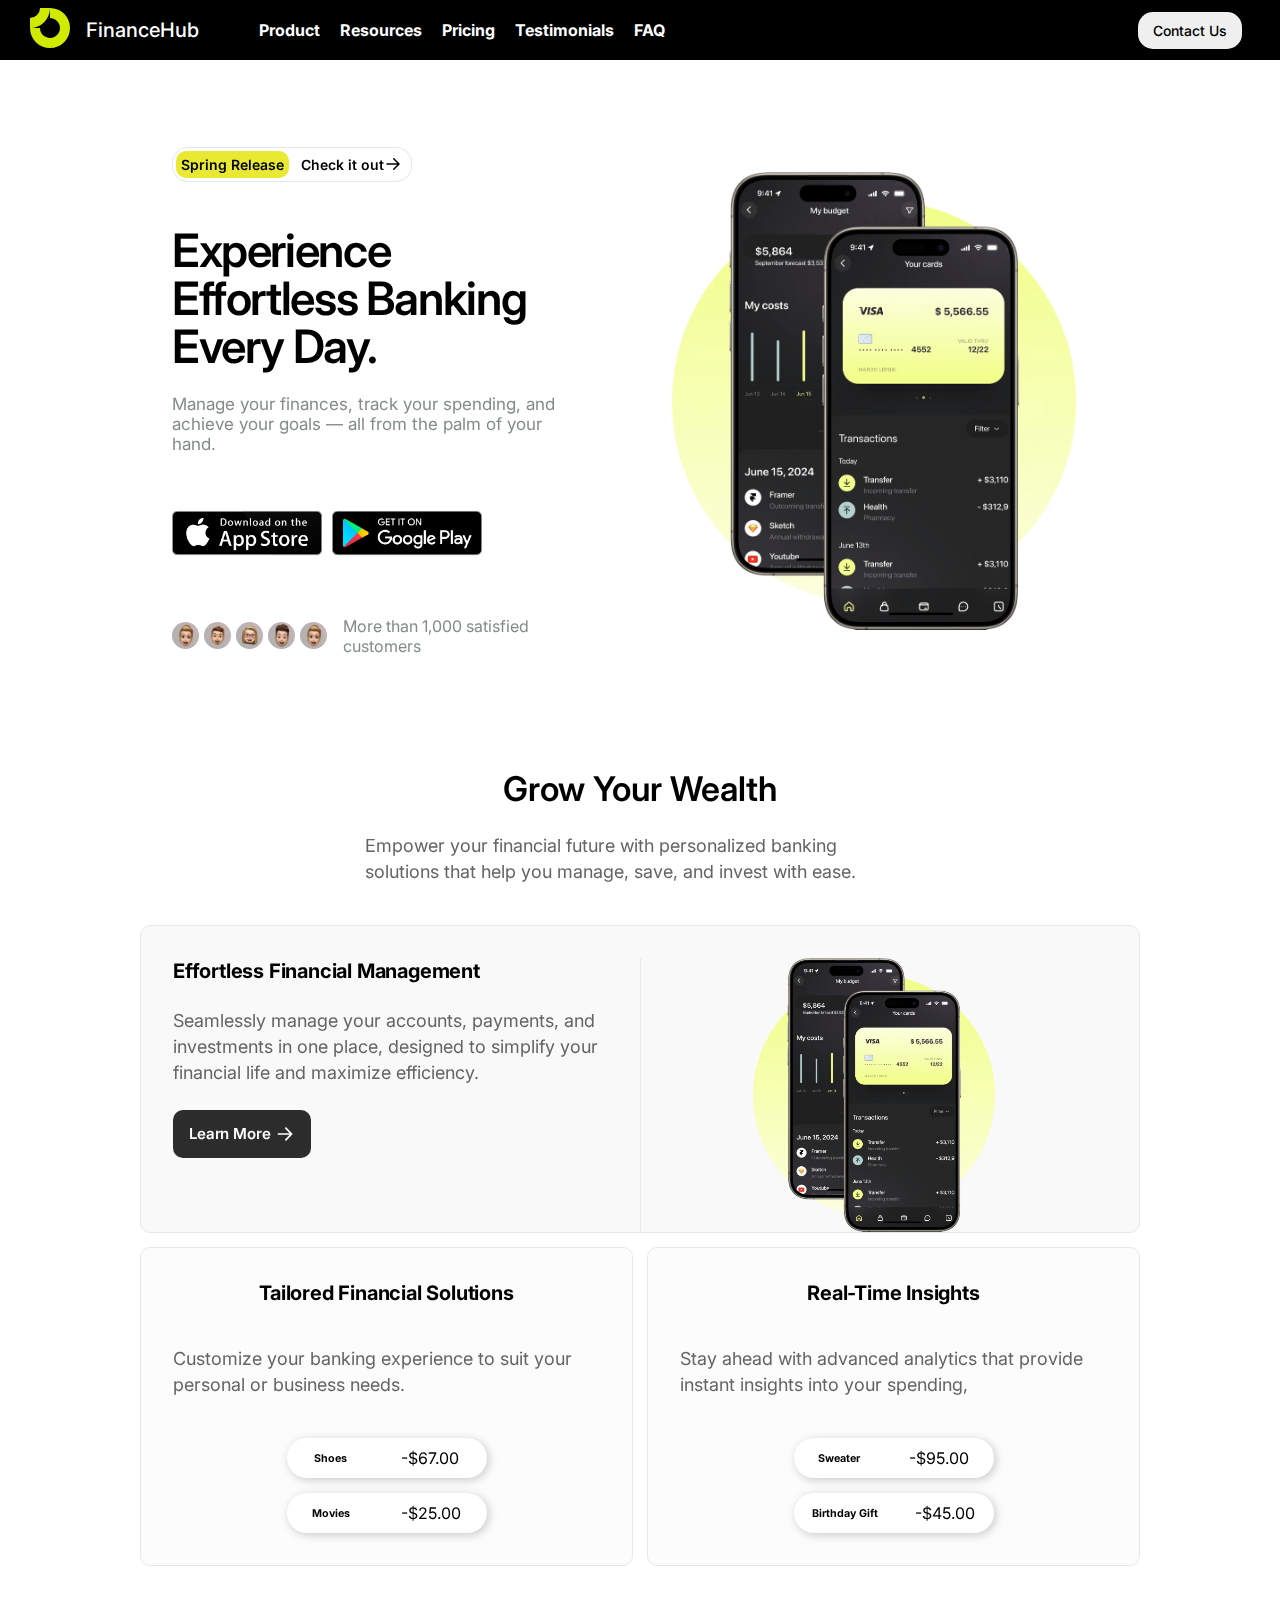
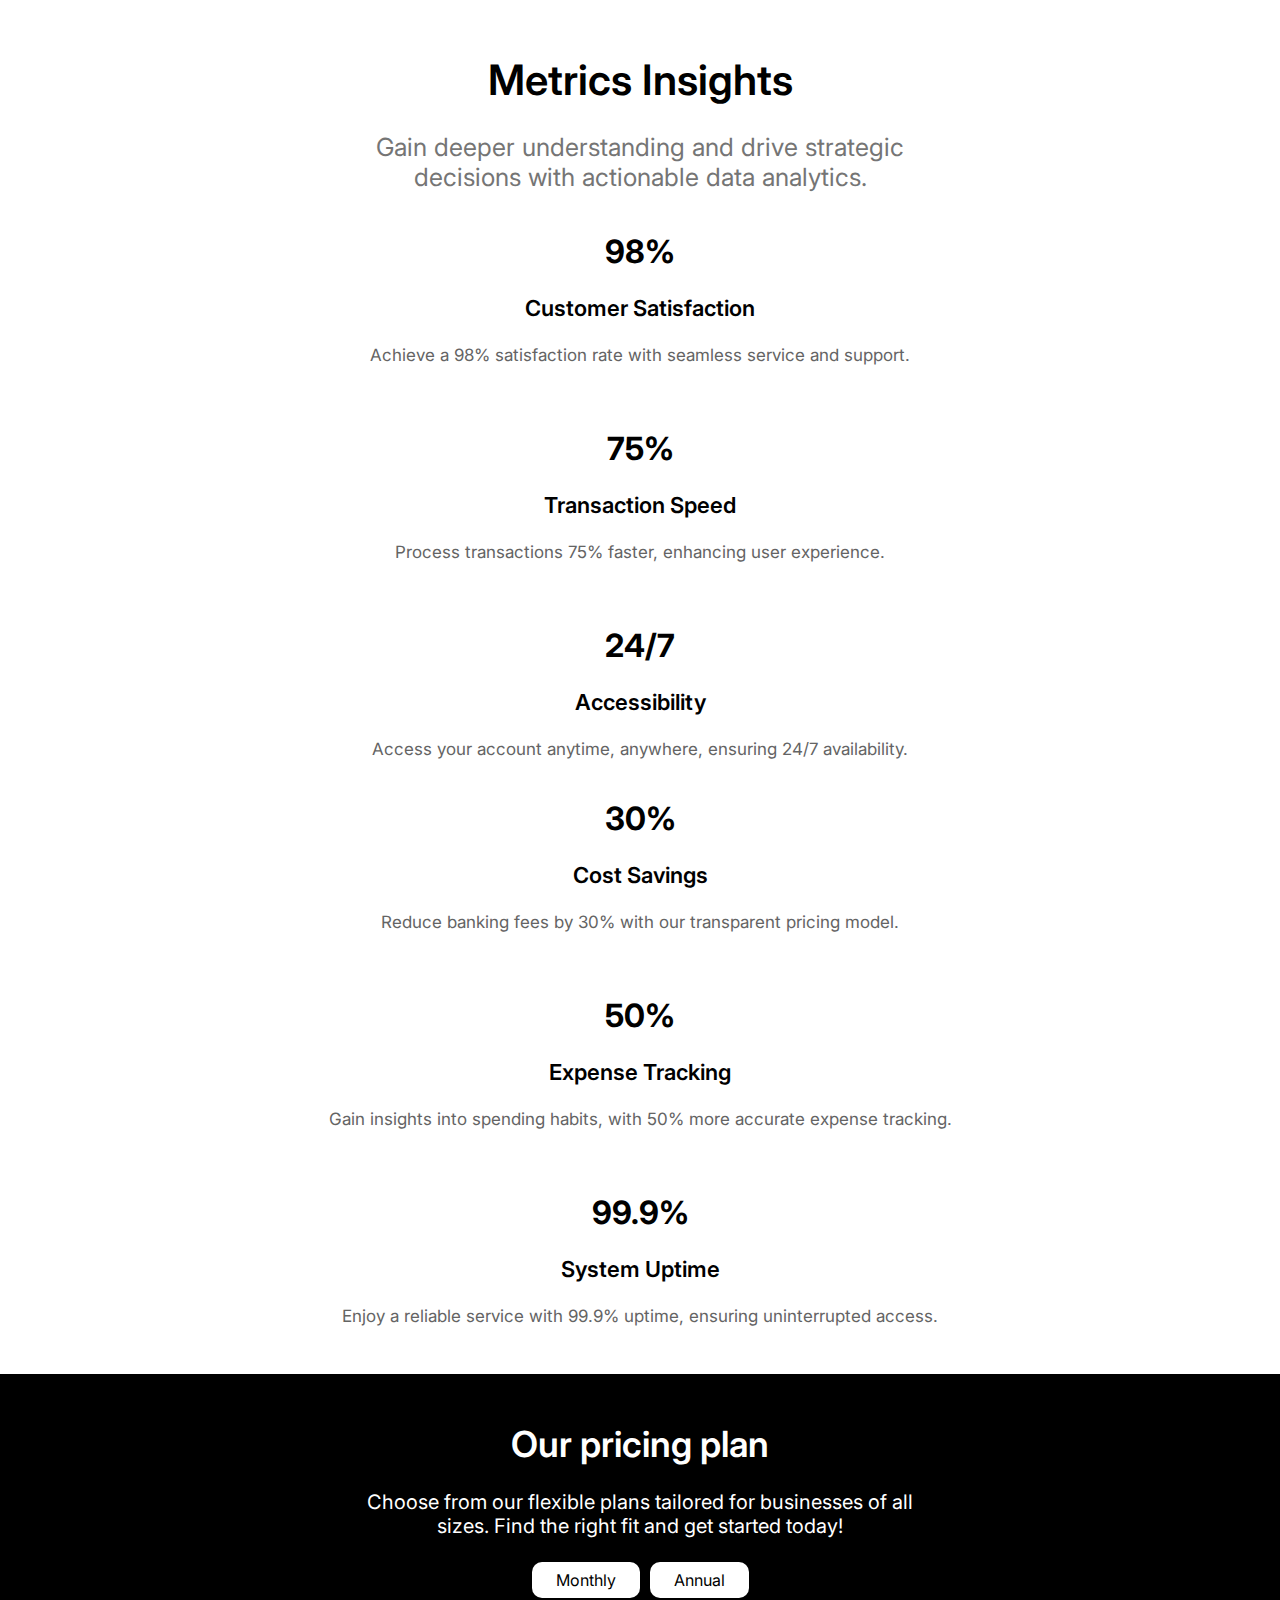
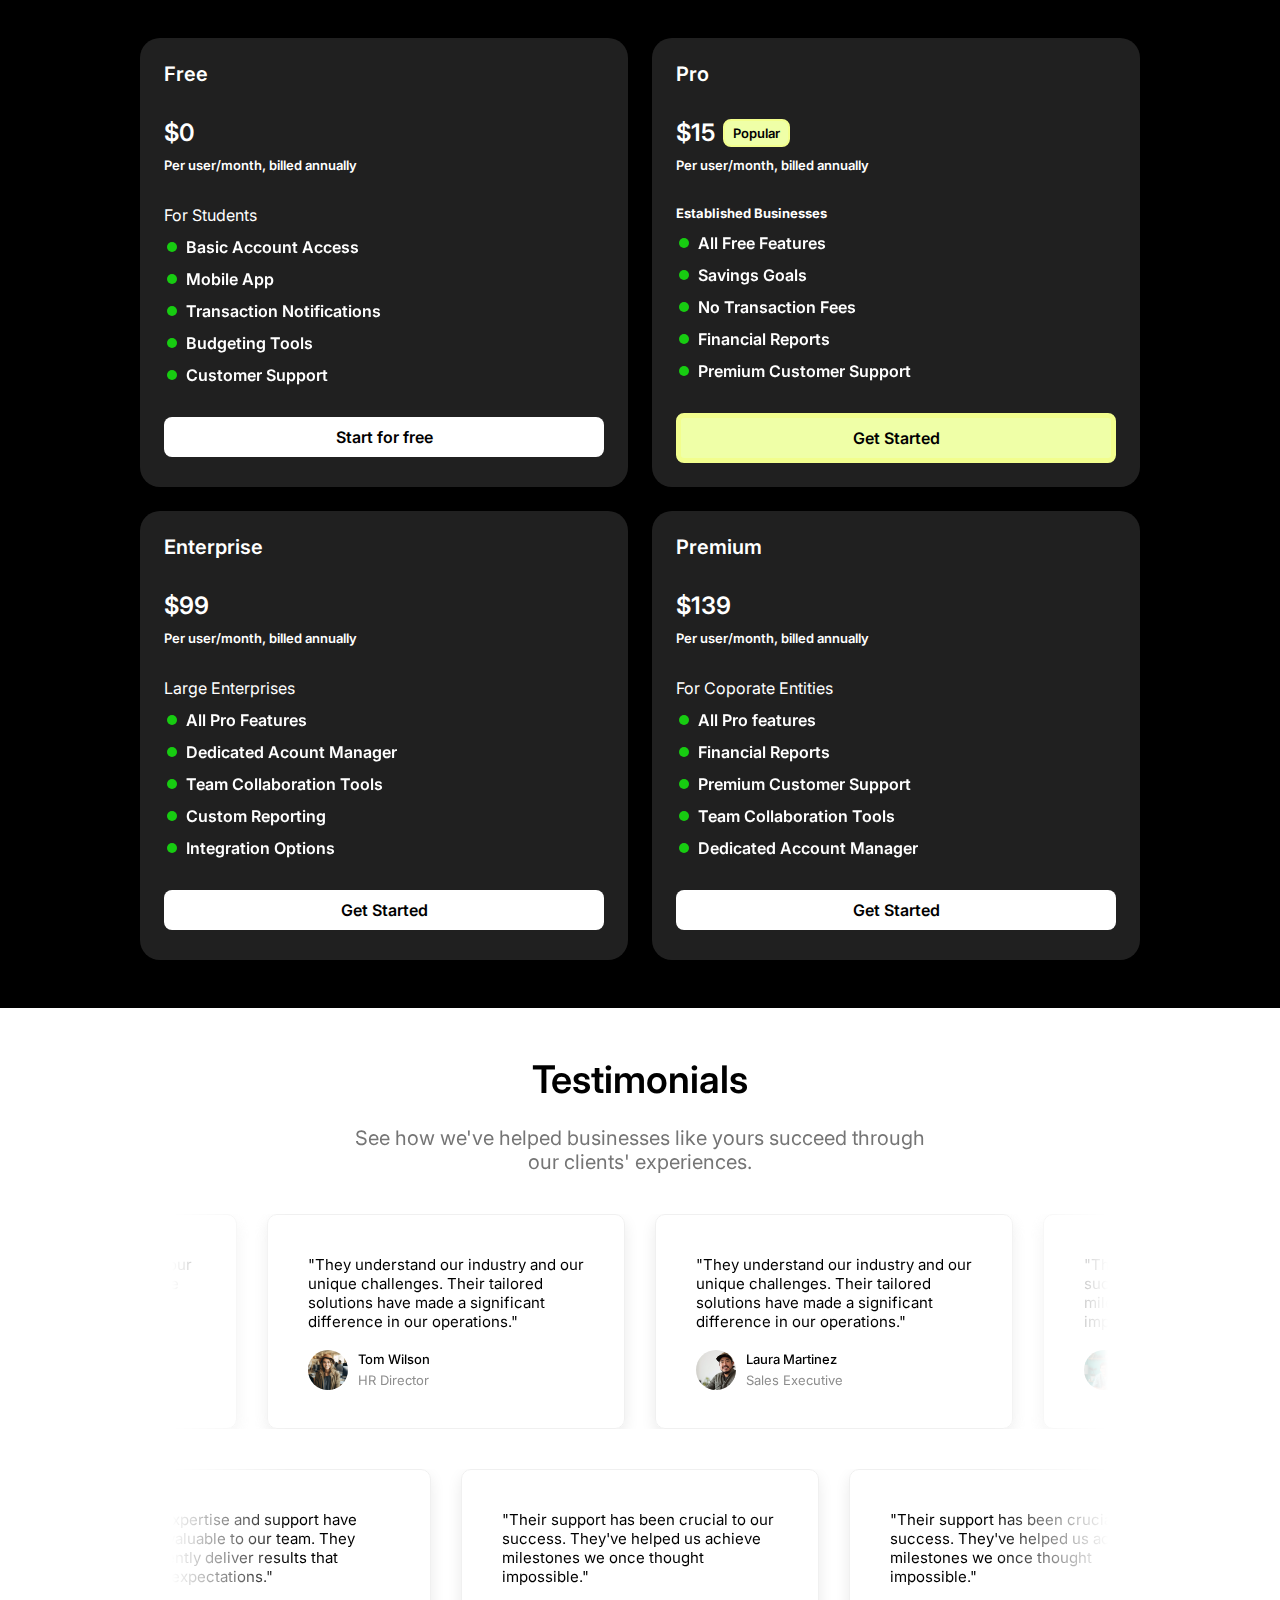
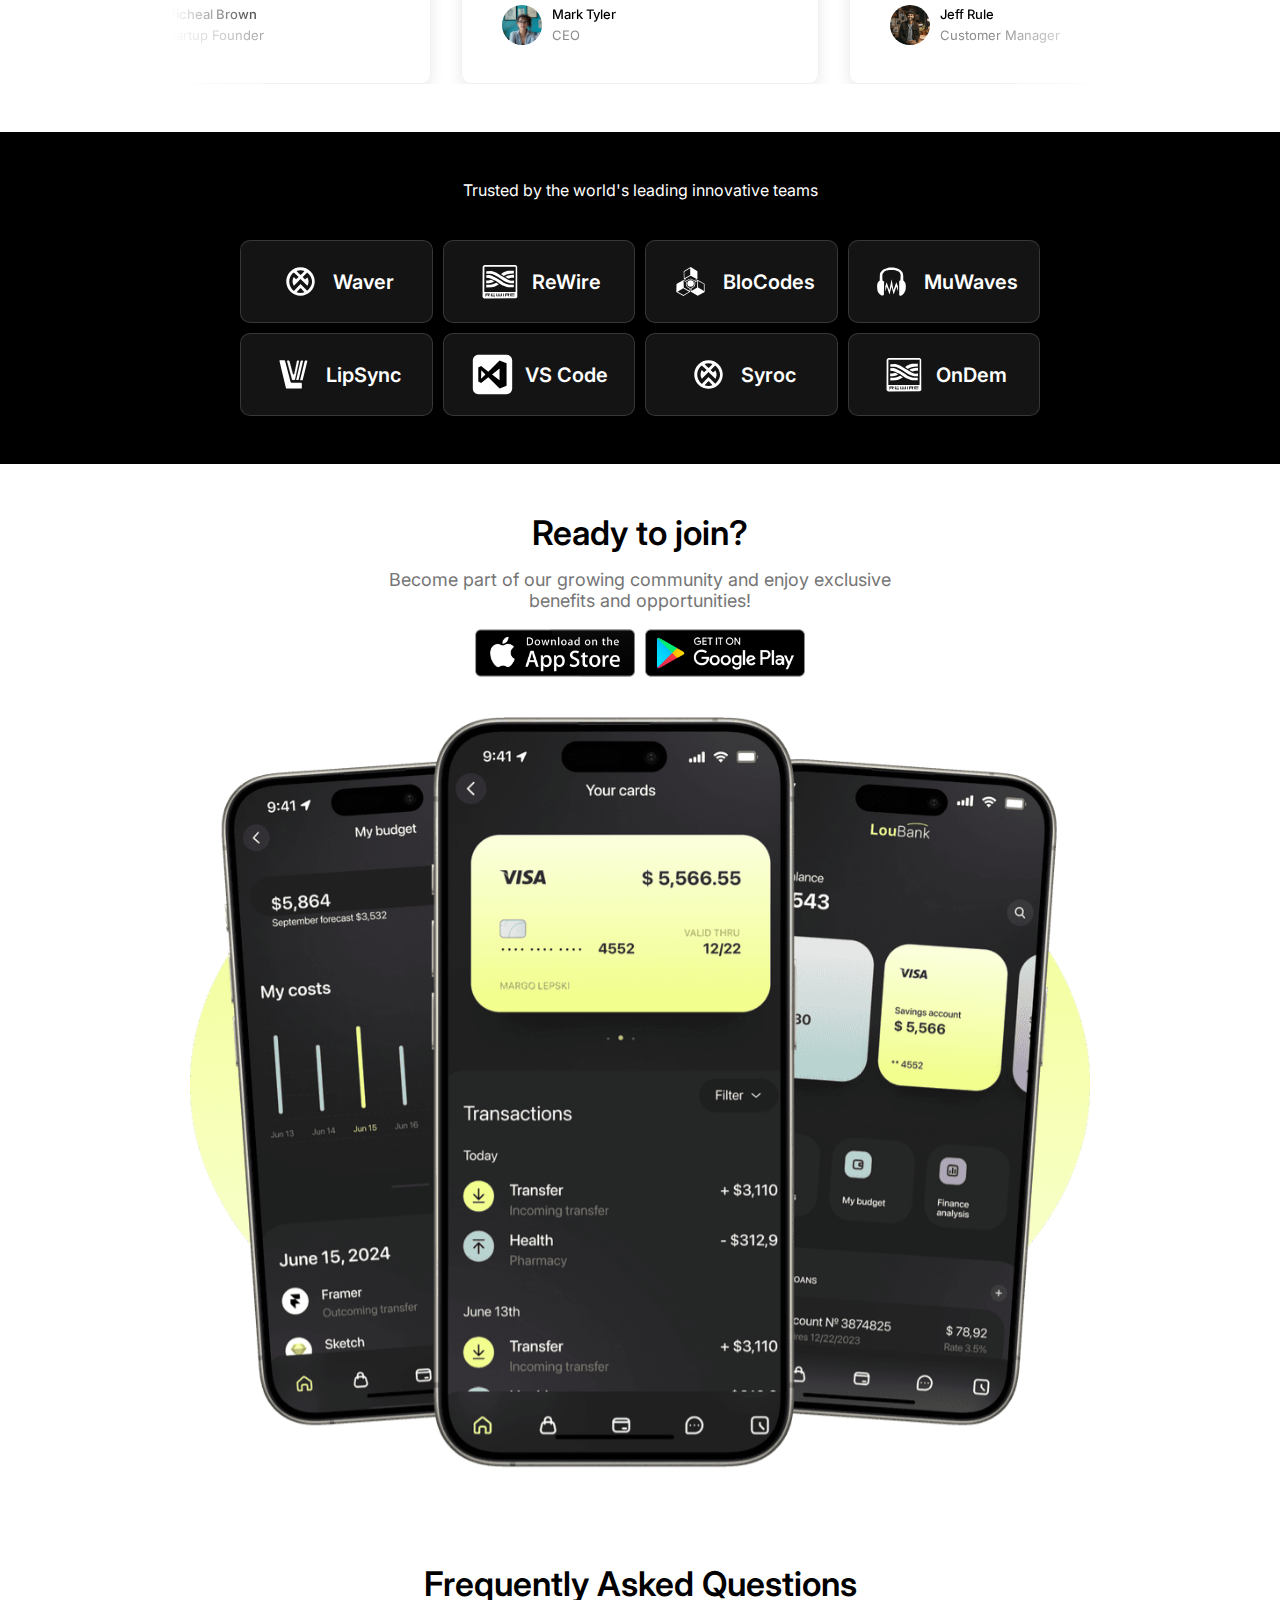
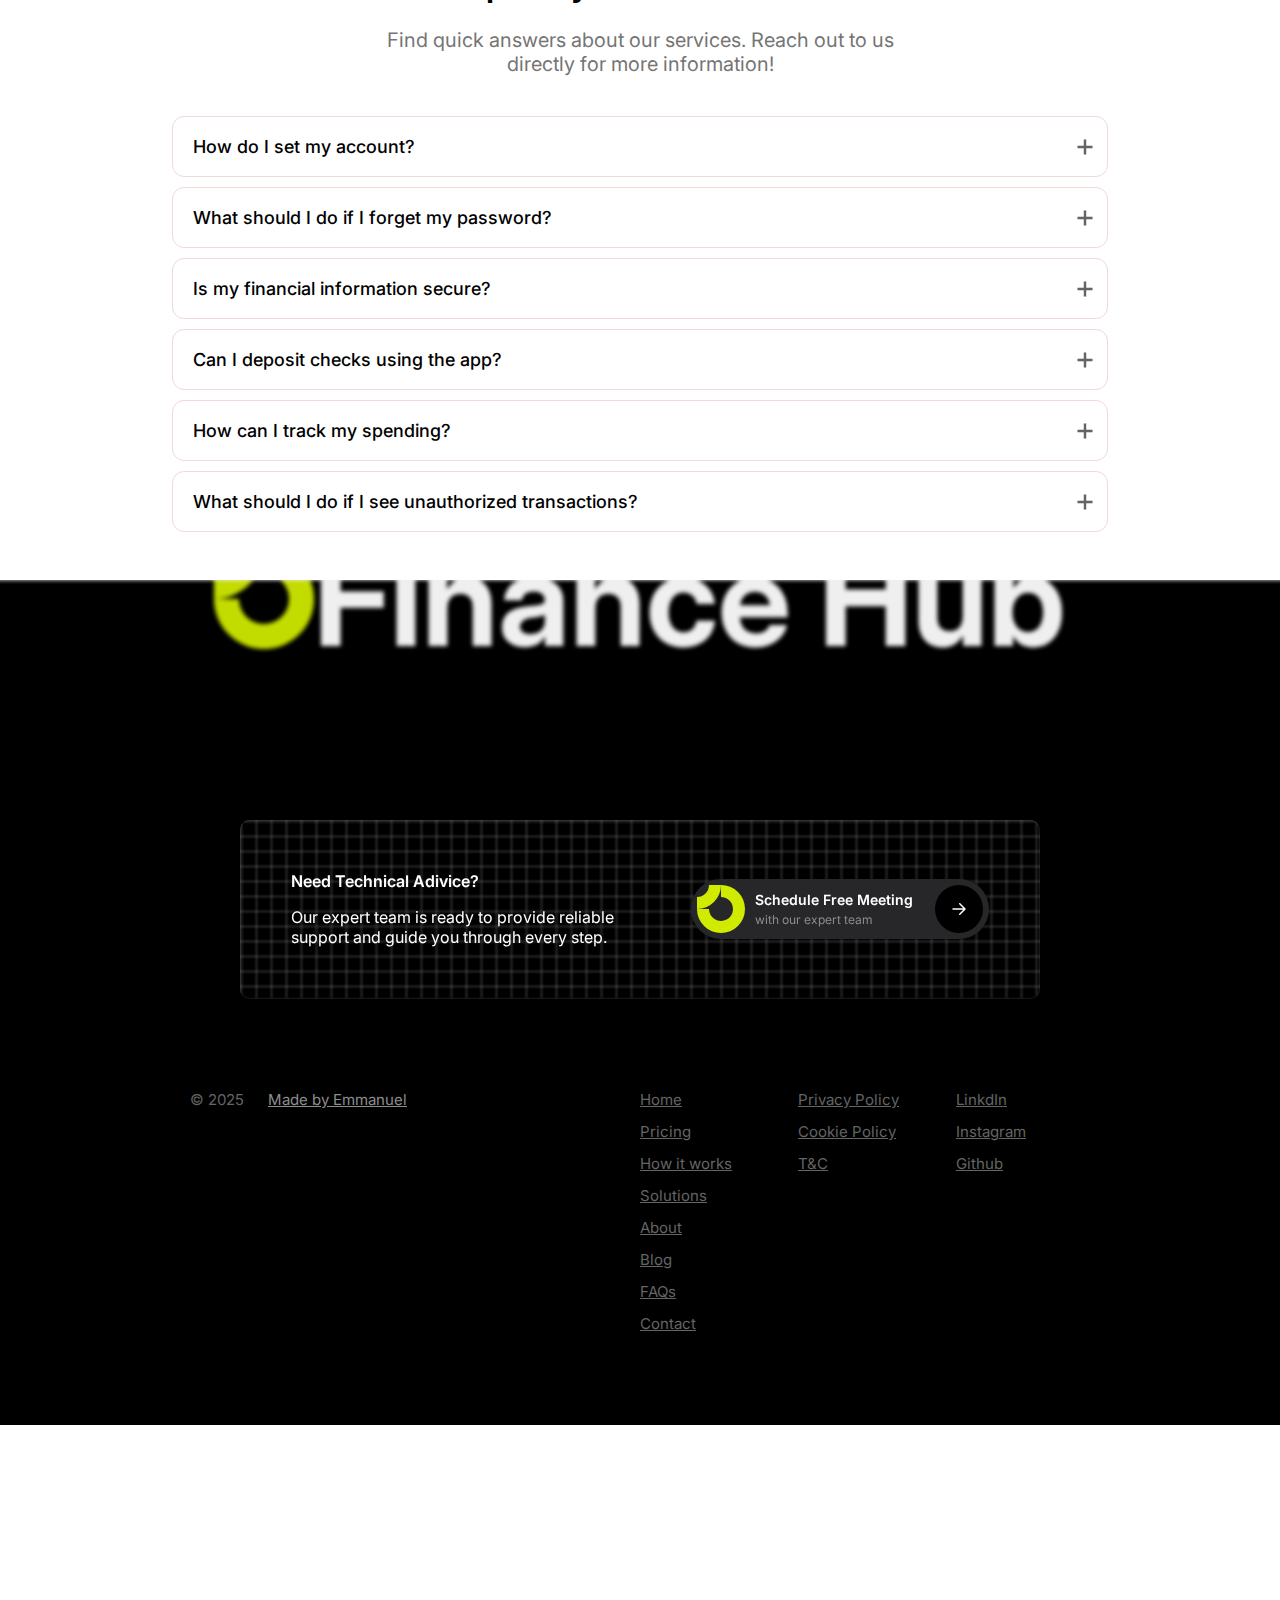
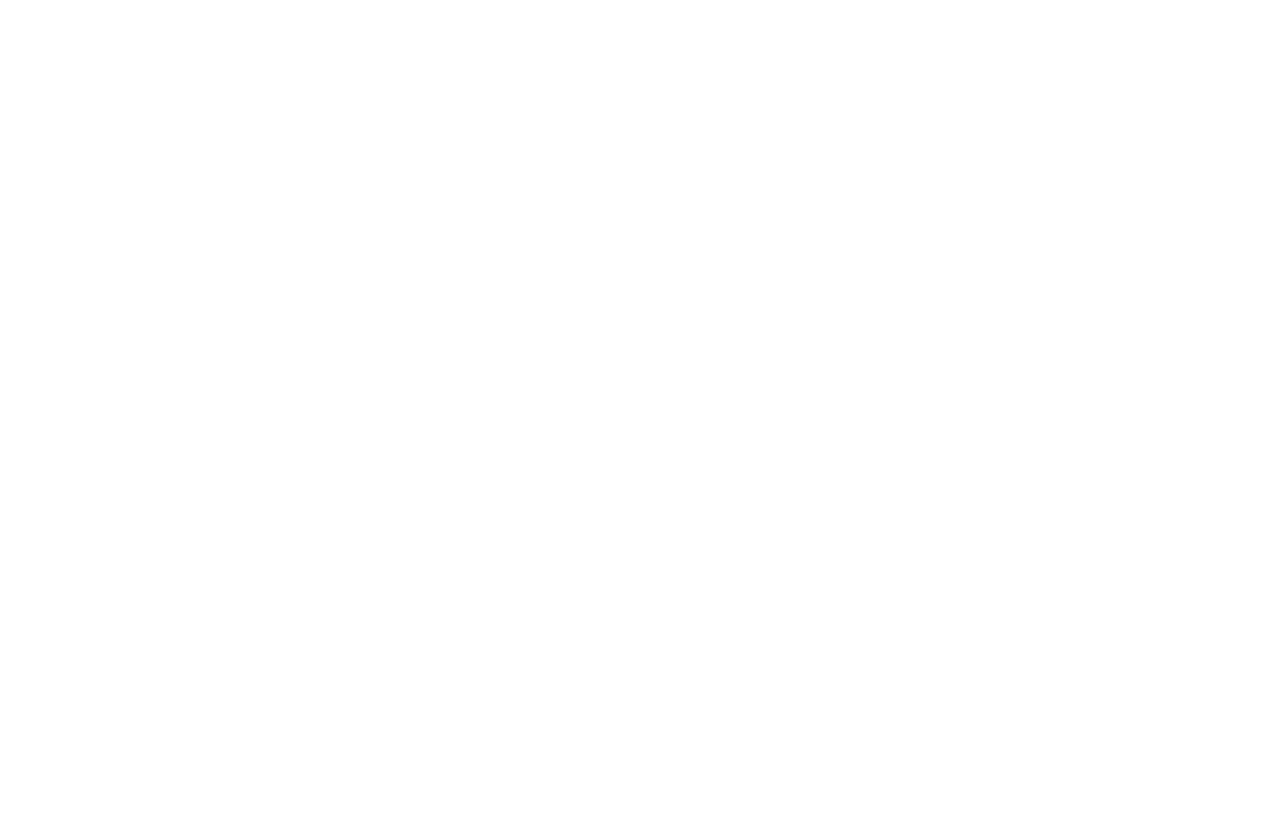
==== commit 466fc61f: "links" ====
--- a/index.html
+++ b/index.html
@@ -318,7 +318,7 @@
             <!-- Start of Pricing Plans -->
 
 
-            <article class="pricing-plan">
+            <article class="pricing-plan" id="pricing">
                 <div class="pricing-plan-cont">
                     <div class="pp-head">
                         <p class="heading">Our pricing plan</p>
@@ -740,7 +740,7 @@
             <!-- Start of FAQs section  -->
 
 
-            <article class="faqs">
+            <article class="faqs" id="faqs">
                 <div class="faqs-container">
                     <div class="faqs-head">
                         <p class="heading">Frequently Asked Questions</p>
@@ -853,7 +853,7 @@
 
 
 
-                        <a class="schedule-anchor-cont" href="google.com">
+                        <a class="schedule-anchor-cont" href="">
                             <div class="schedule-cont">
                 
                                     <div class="logo-and-text">
@@ -889,13 +889,13 @@
 
                         <div class="links-cont">
                             <div class="links">
-                                <a href="">Home</a>
-                                <a href="">Pricing</a>
+                                <a href="#">Home</a>
+                                <a href="#pricing">Pricing</a>
                                 <a href="">How it works</a>
                                 <a href="">Solutions</a>
                                 <a href="">About</a>
                                 <a href="">Blog</a>
-                                <a href="">FAQs</a>
+                                <a href="#faqs">FAQs</a>
                                 <a href="">Contact</a>
                             </div>
 
@@ -906,9 +906,10 @@
                             </div>
 
                             <div class="links">
-                                <a href=""> X / Twitter</a>
-                                <a href=""> LinkdIn</a>
-                                <a href="">Instagram</a>
+               
+                                <a target="_blank" href="https://www.linkedin.com/in/emmanuelowusu123"> LinkdIn</a>
+                                <a target="_blank" href="">Instagram</a>
+                                <a target="_blank" href="https://github.com/emmaowusu294/FinanceHub-Project">Github</a>
                             </div>
                         </div>
                     </div>
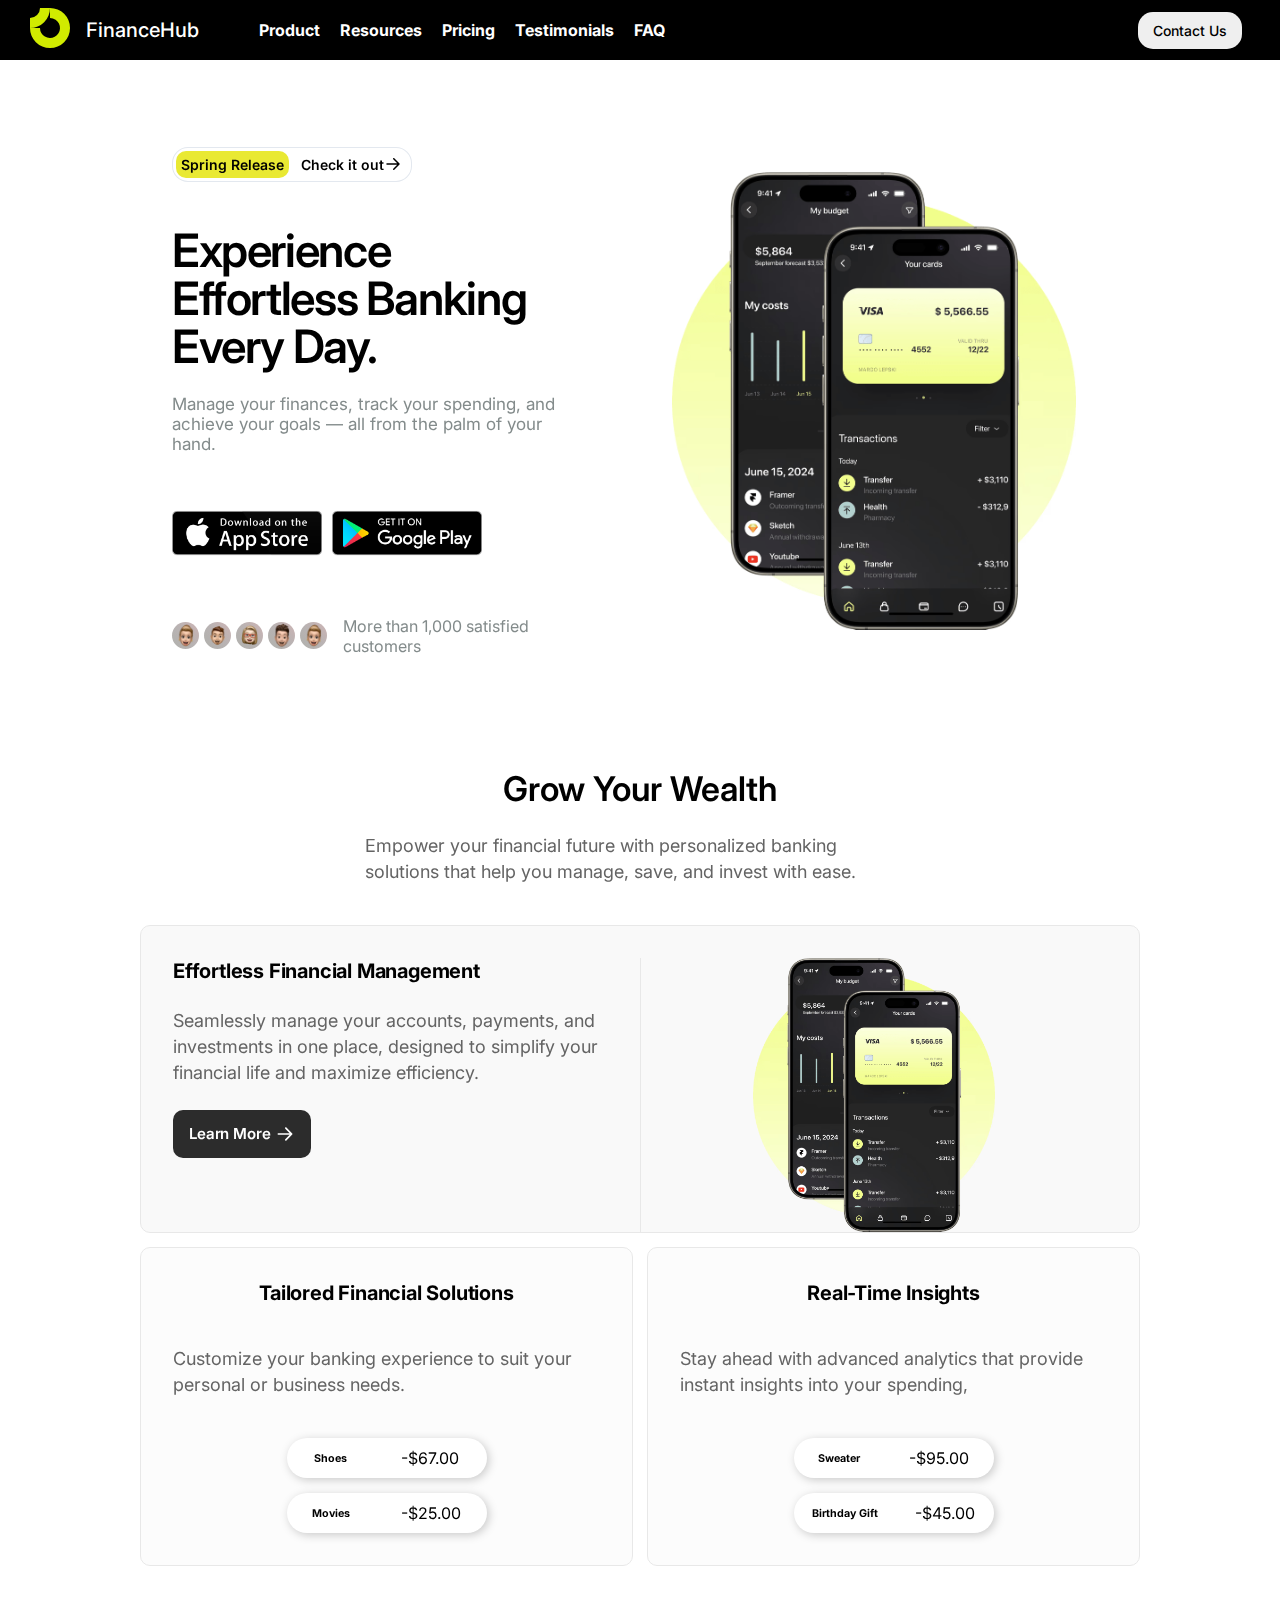
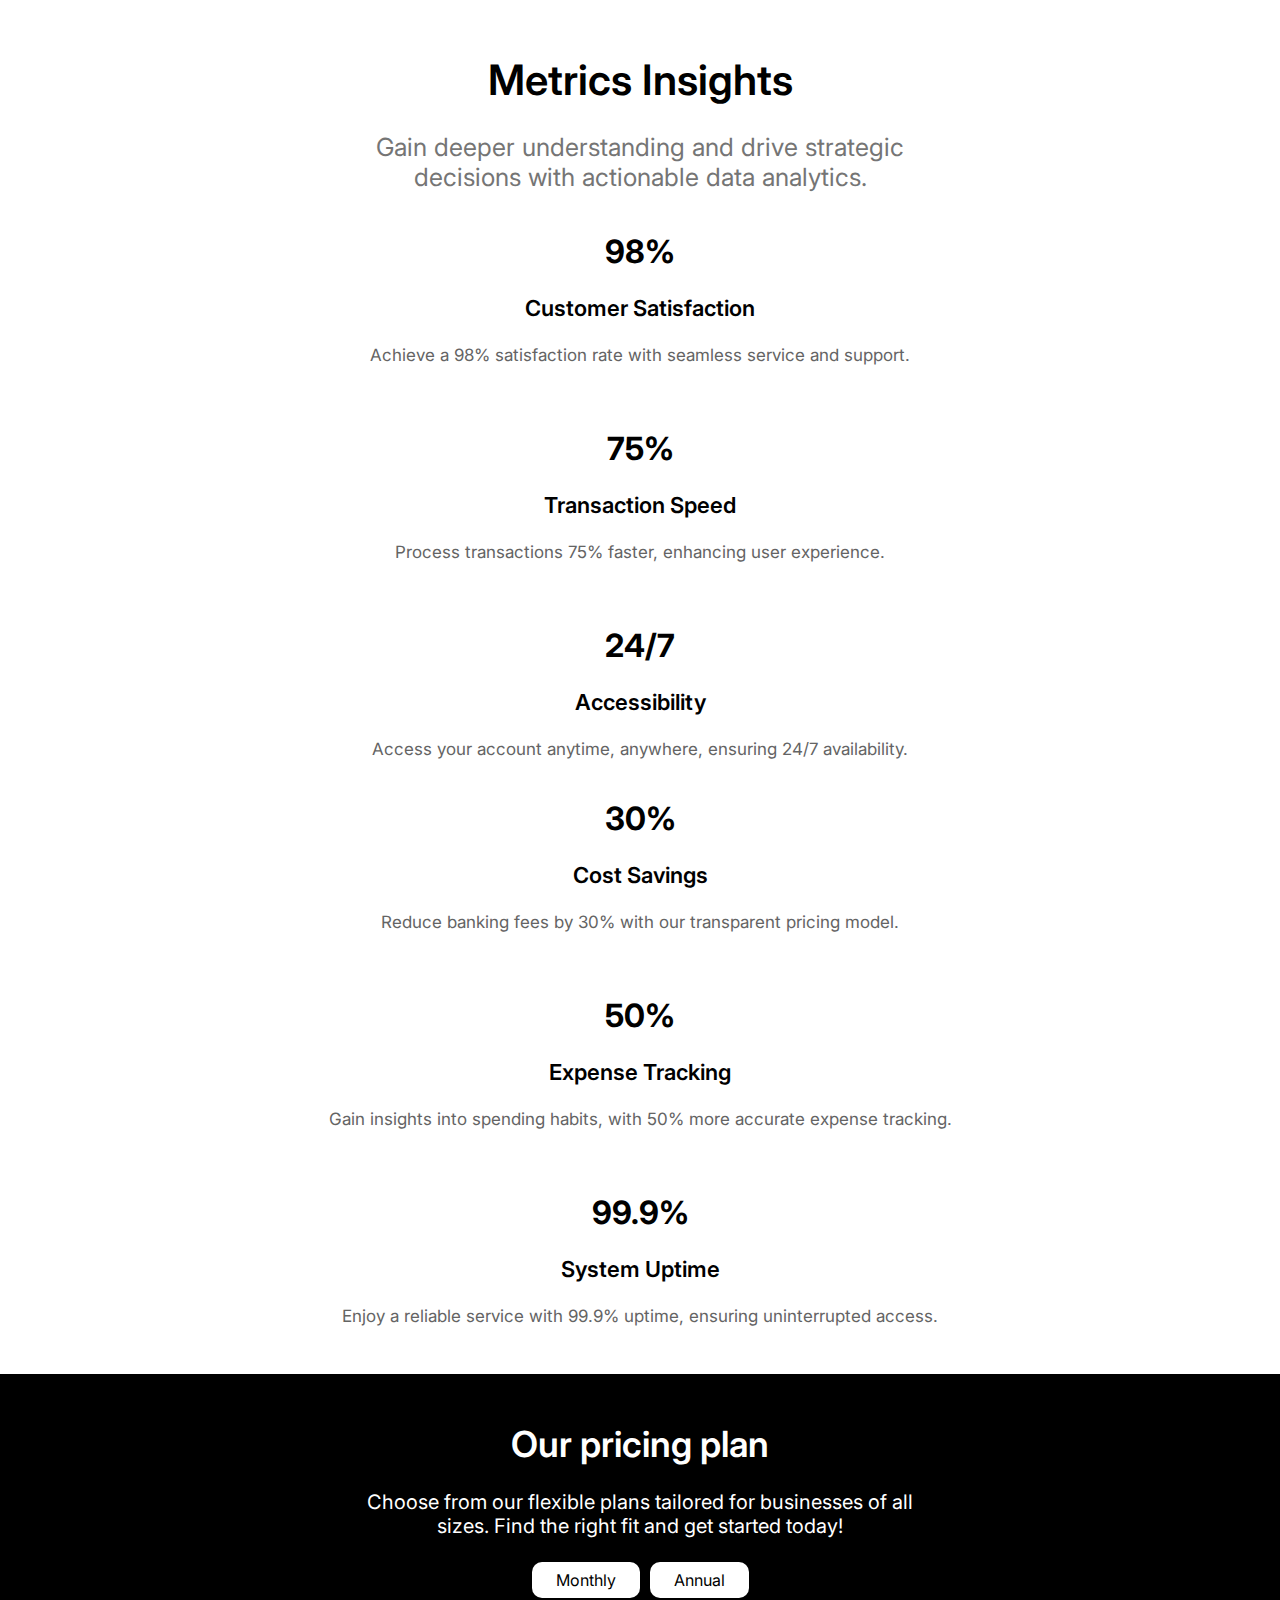
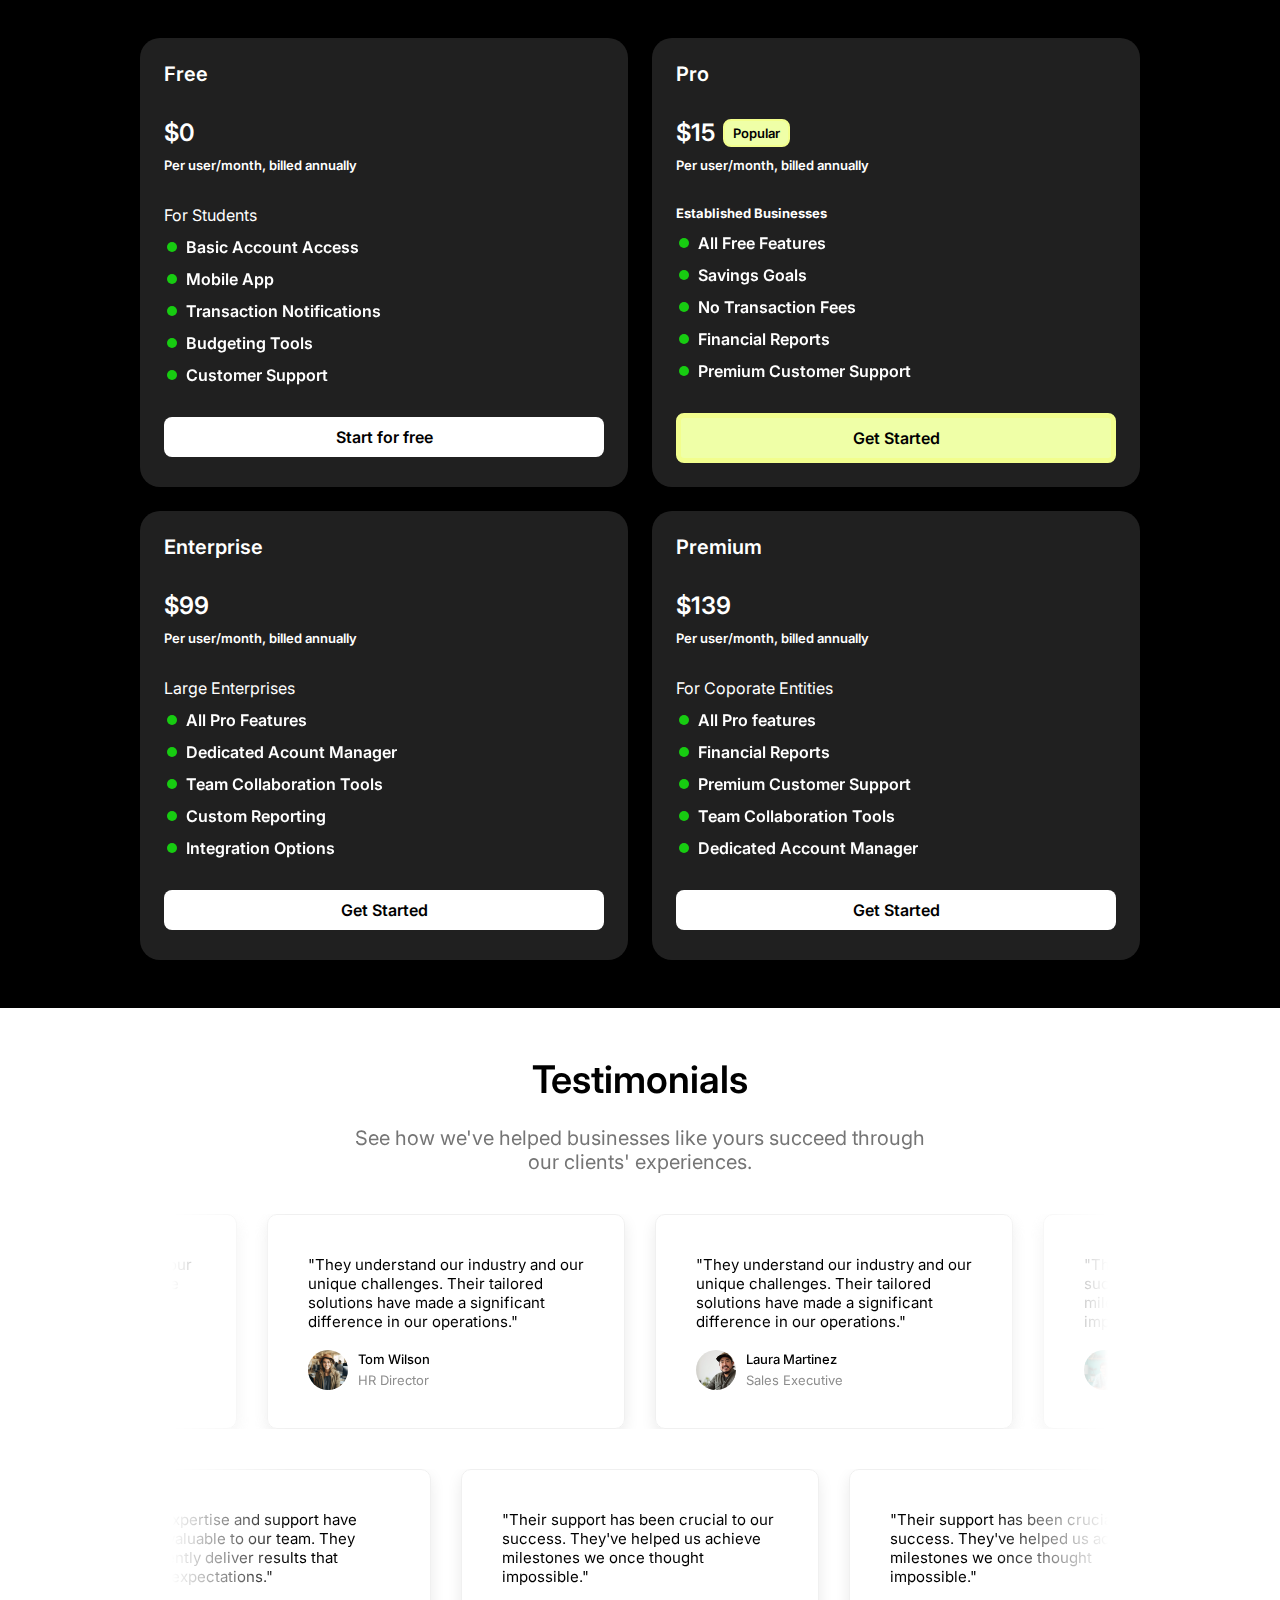
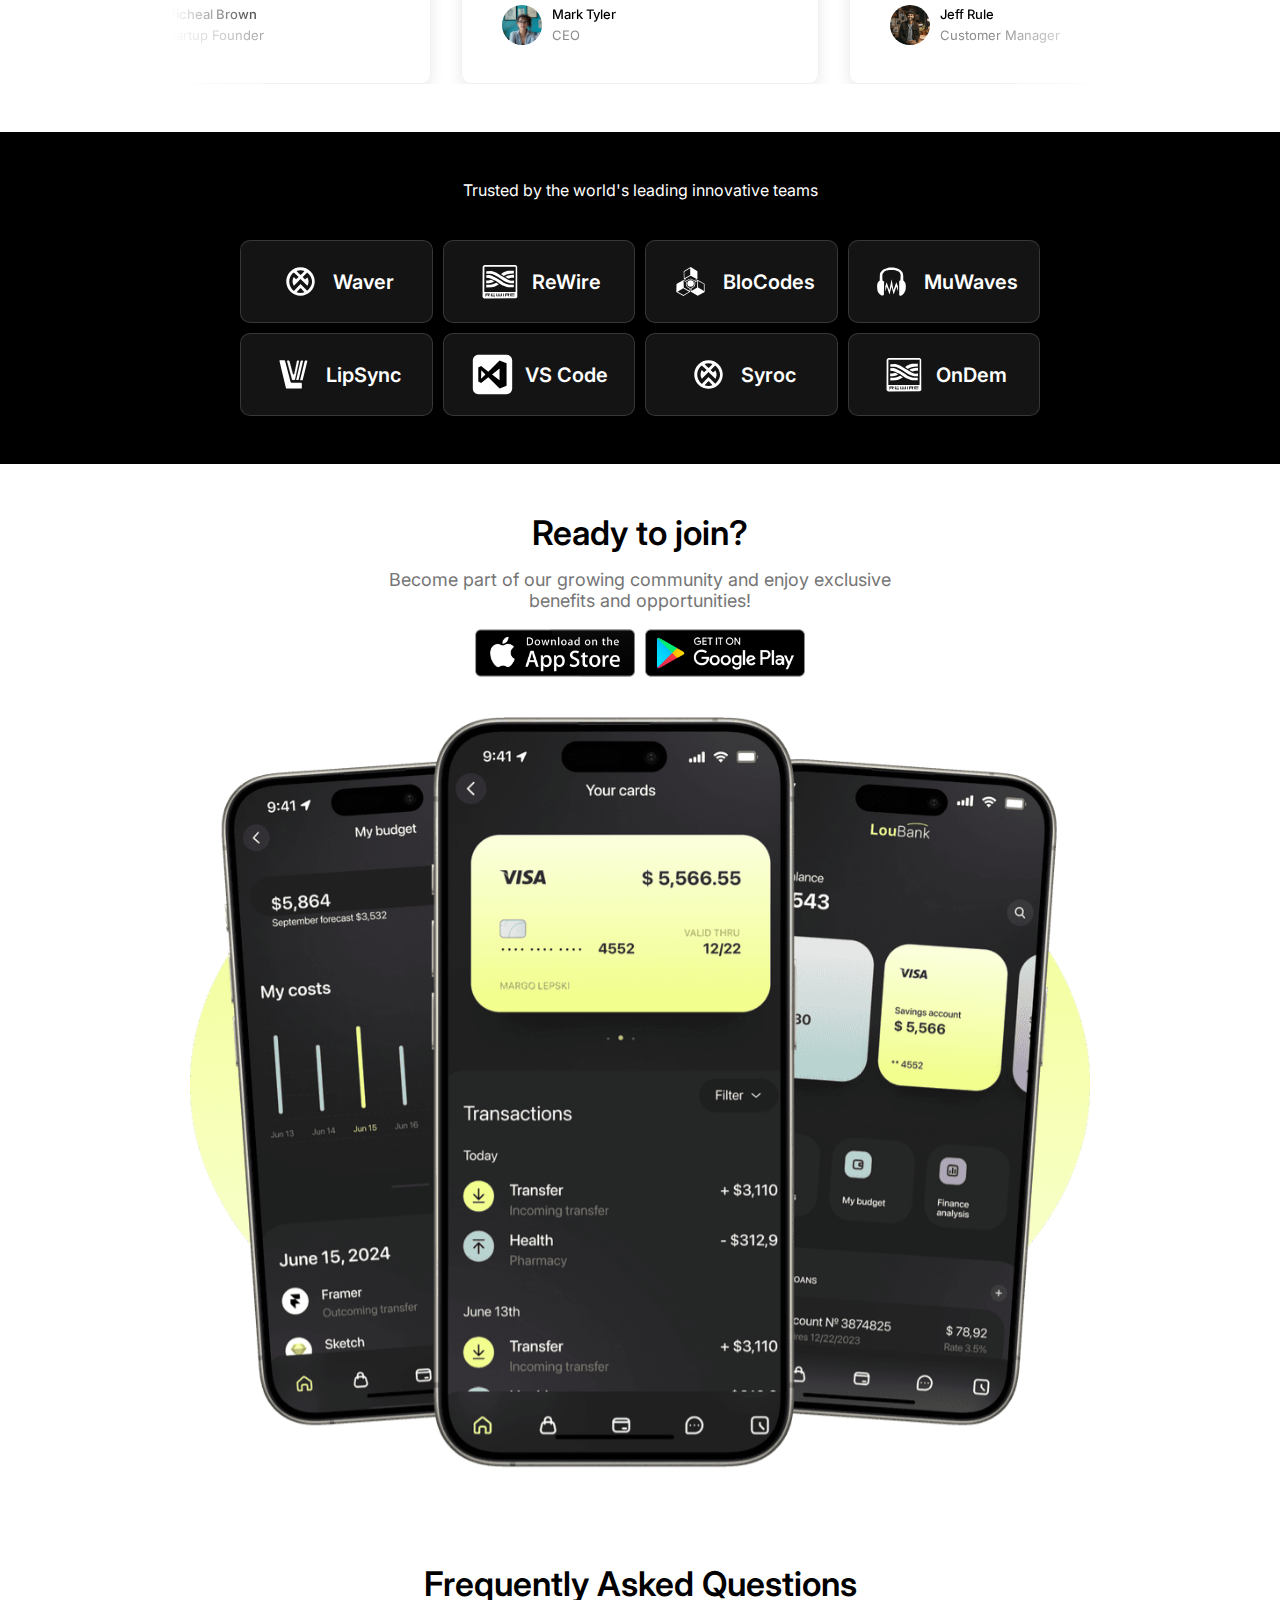
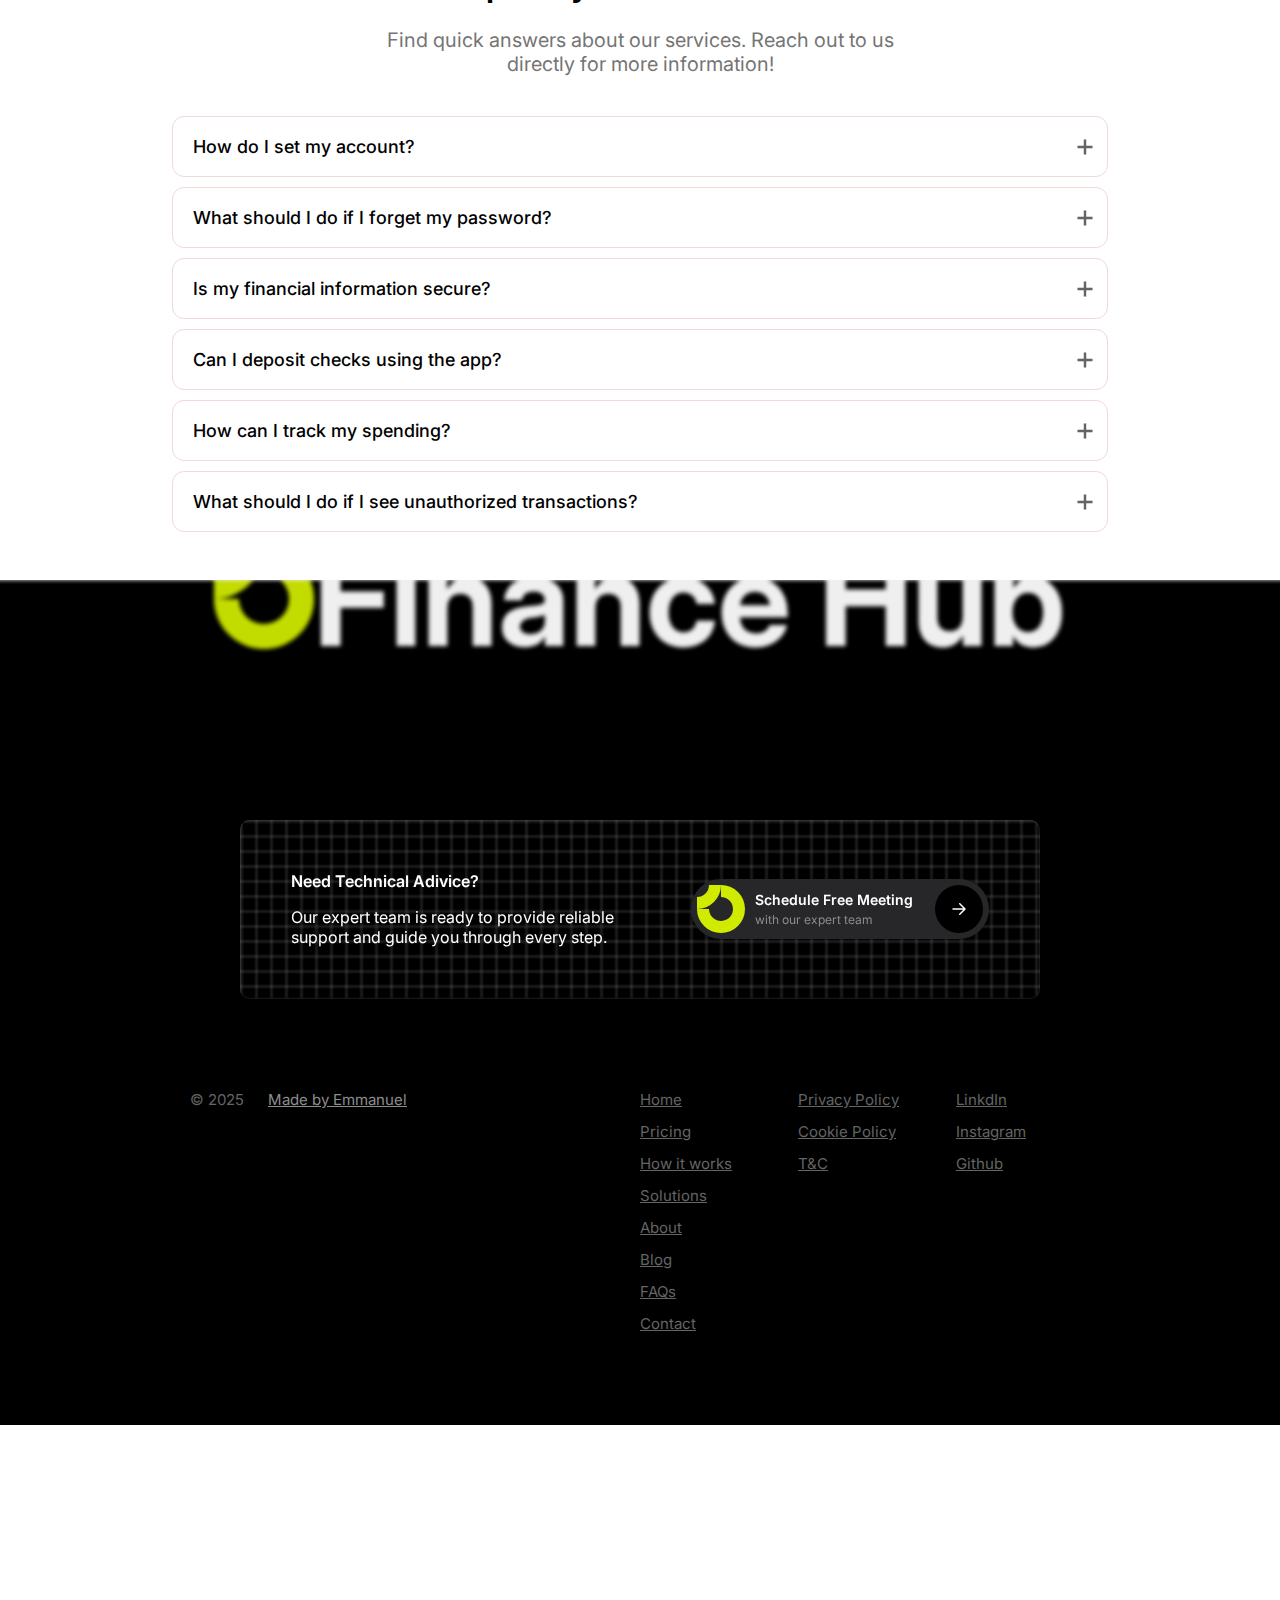
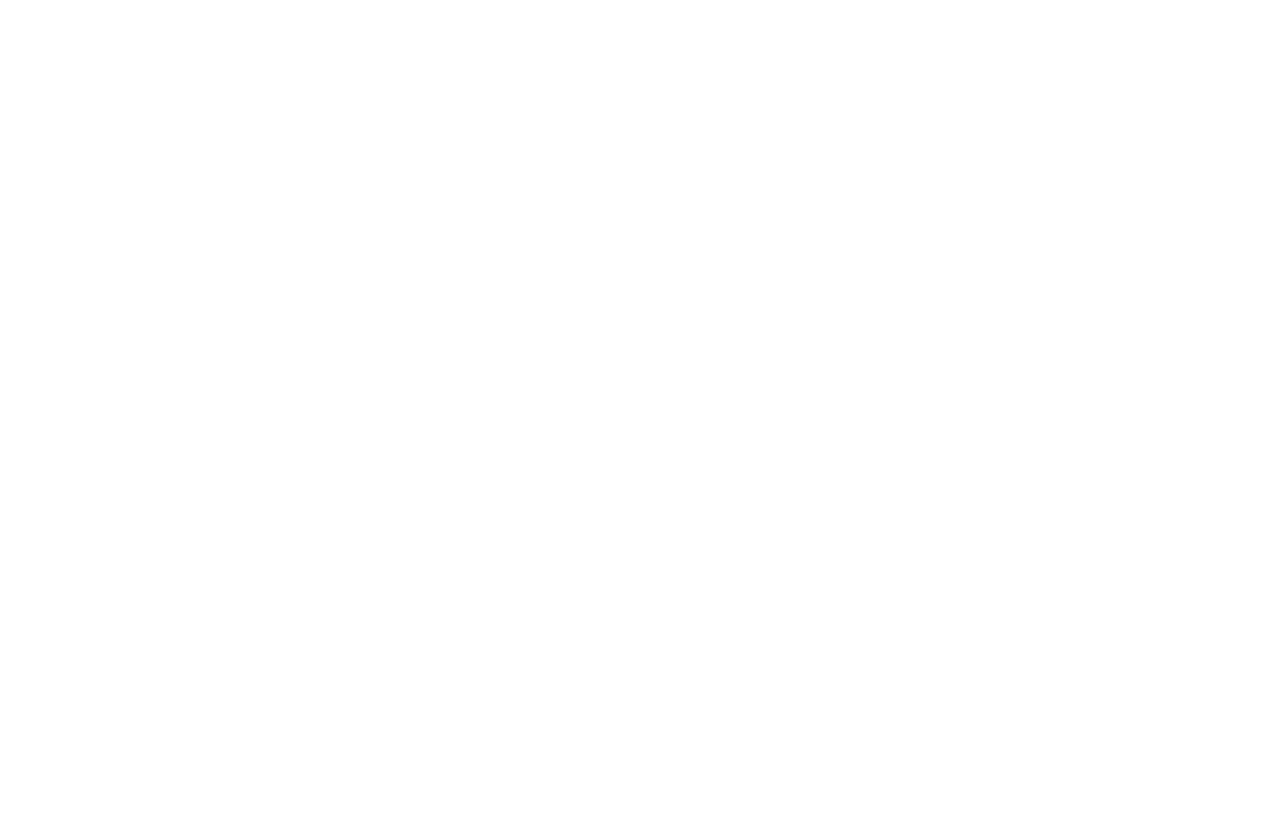
==== commit ba1e4312: "links" ====
--- a/index.html
+++ b/index.html
@@ -883,7 +883,7 @@
                     <div class="footer-main">
                         <div class="about">
                             <p class="year">© 2025</p>
-                            <a href=""><p class="developer">Made by Emmanuel</p></a>
+                            <a target="_blank" href="https://www.linkedin.com/in/emmanuelowusu123"><p class="developer">Made by Emmanuel</p></a>
                           
                         </div>
 
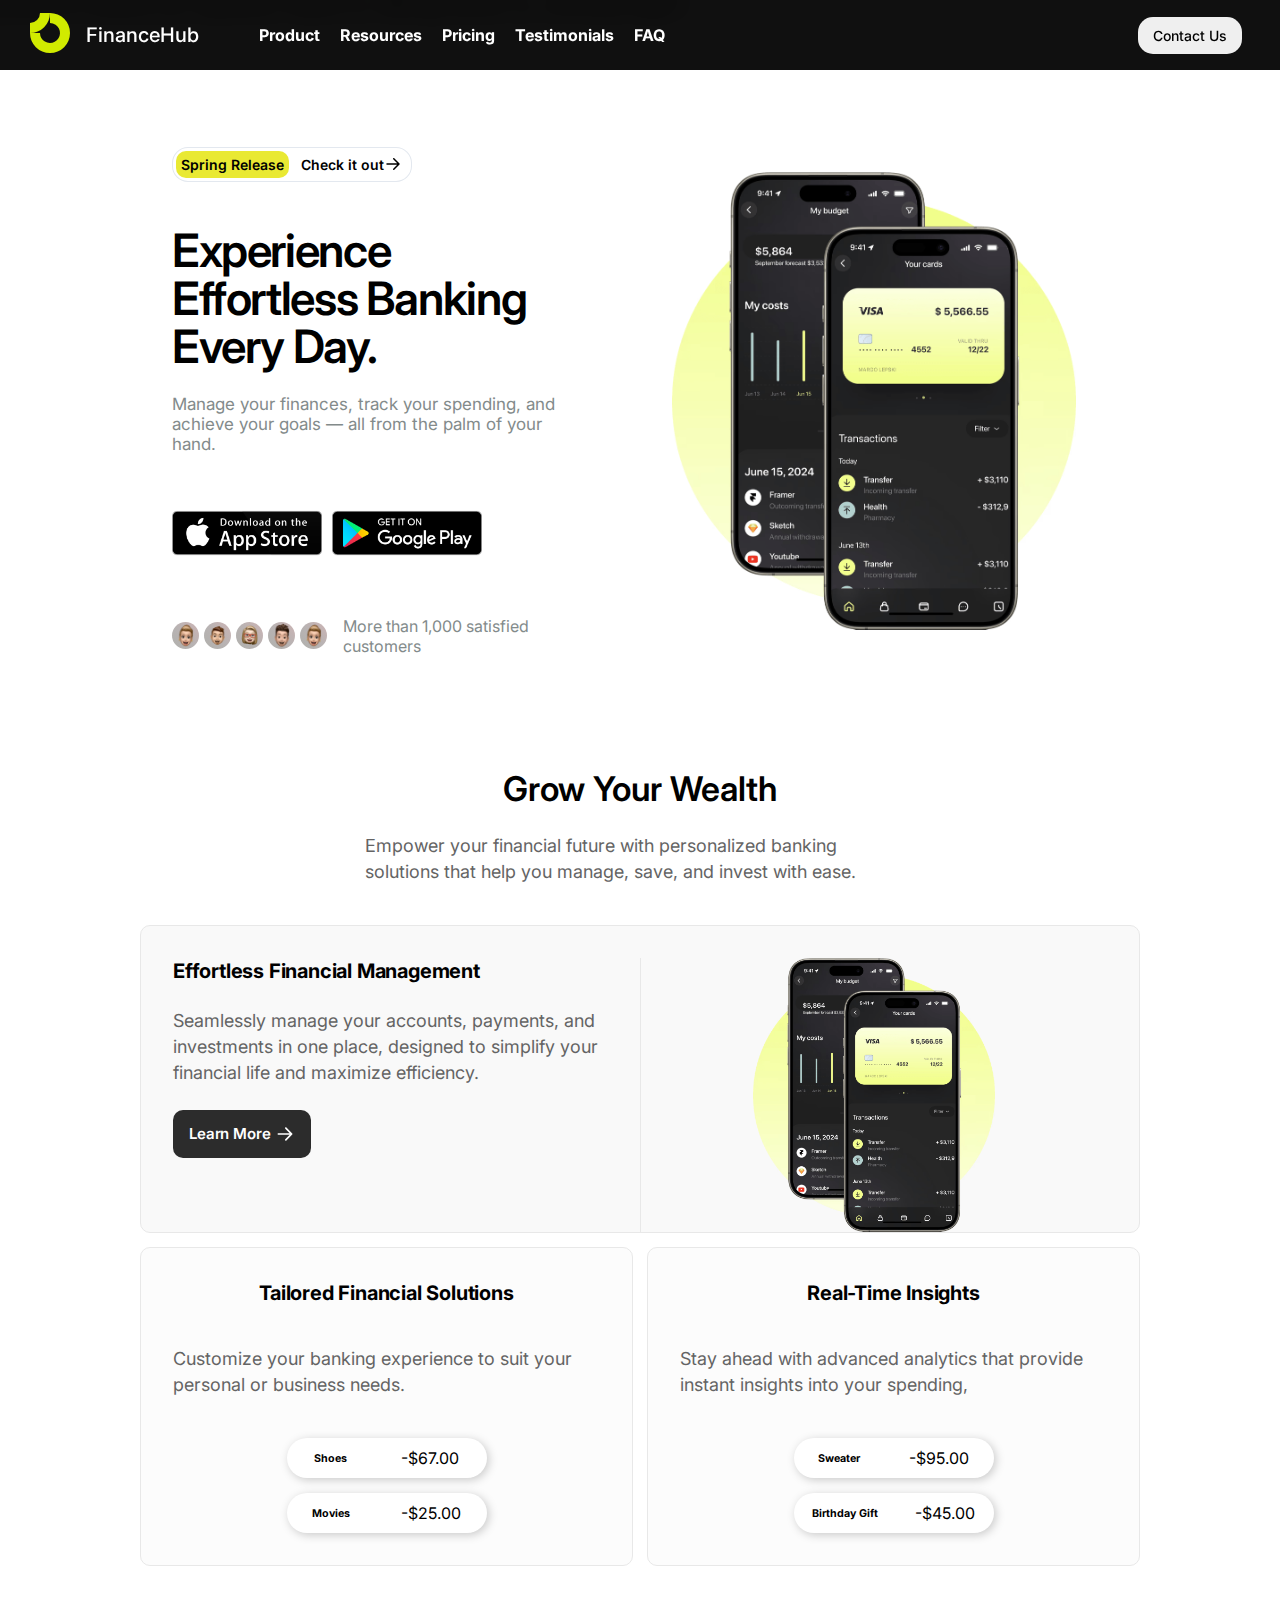
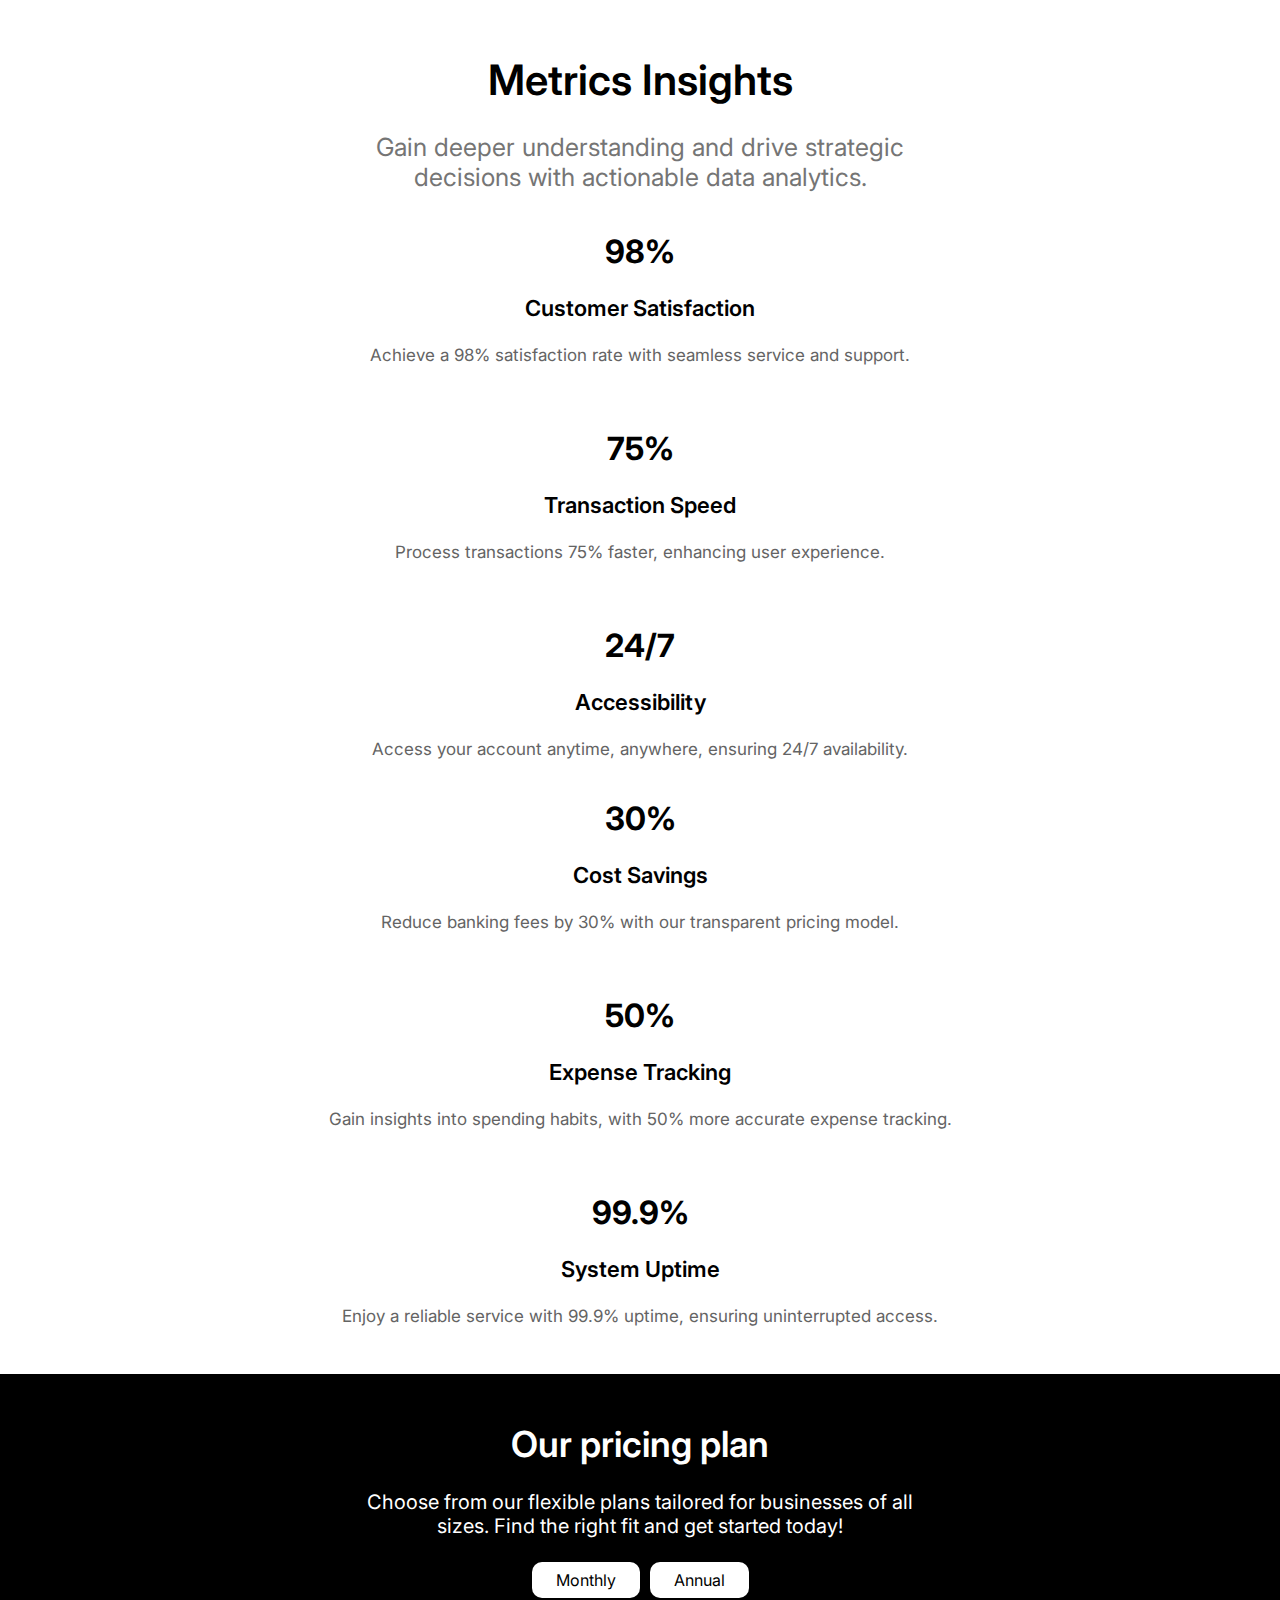
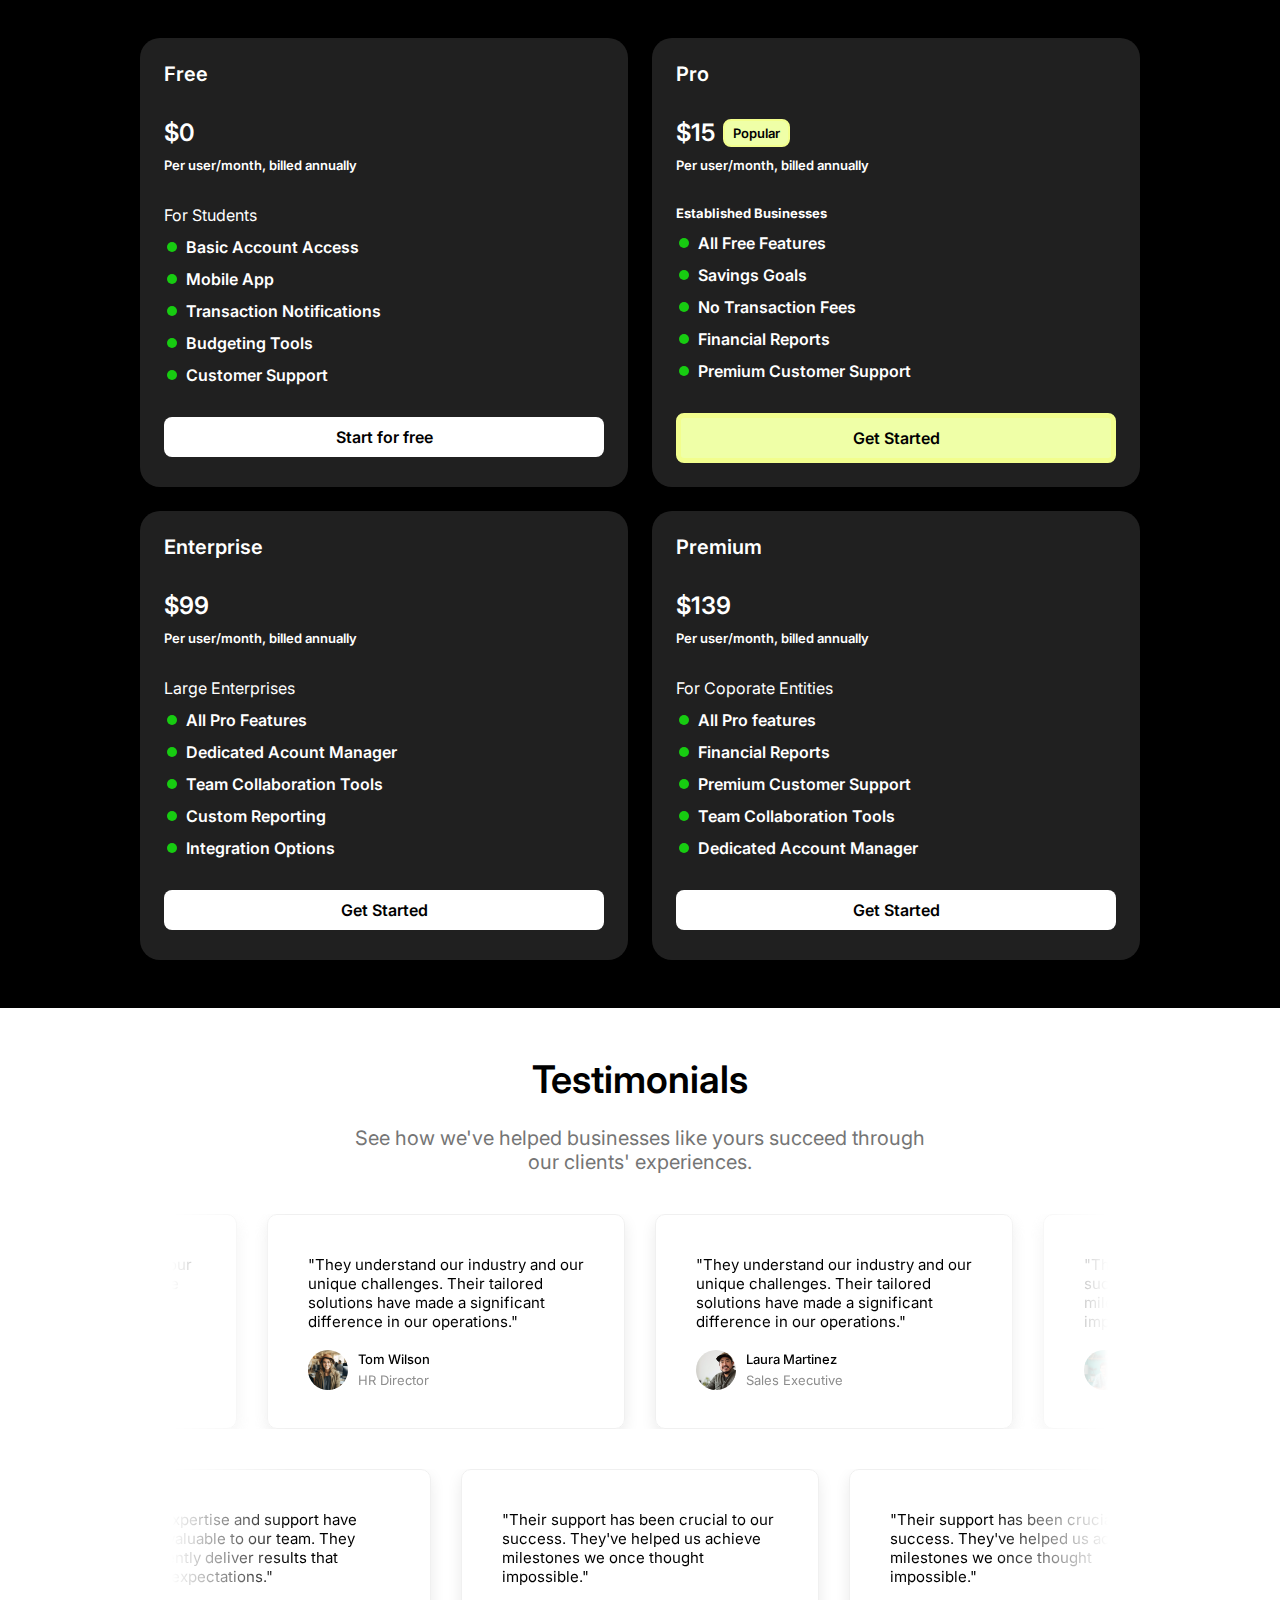
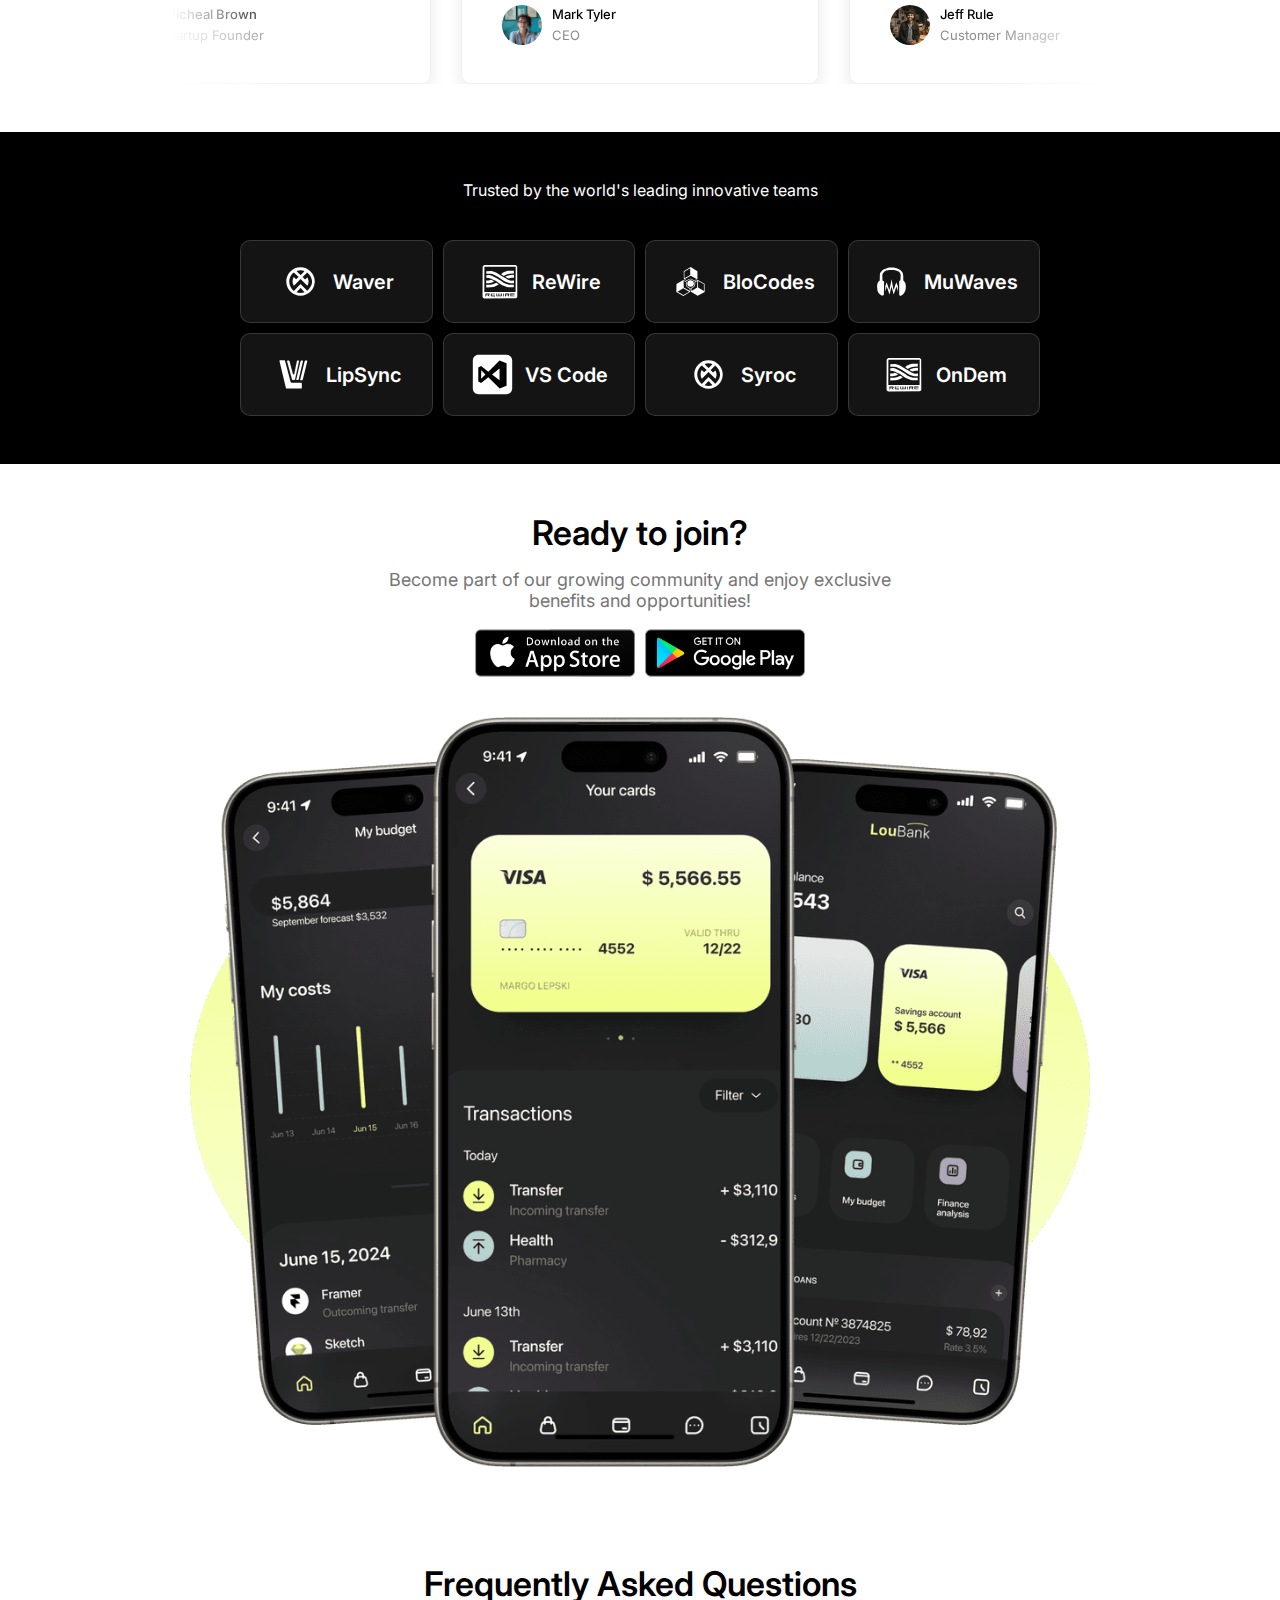
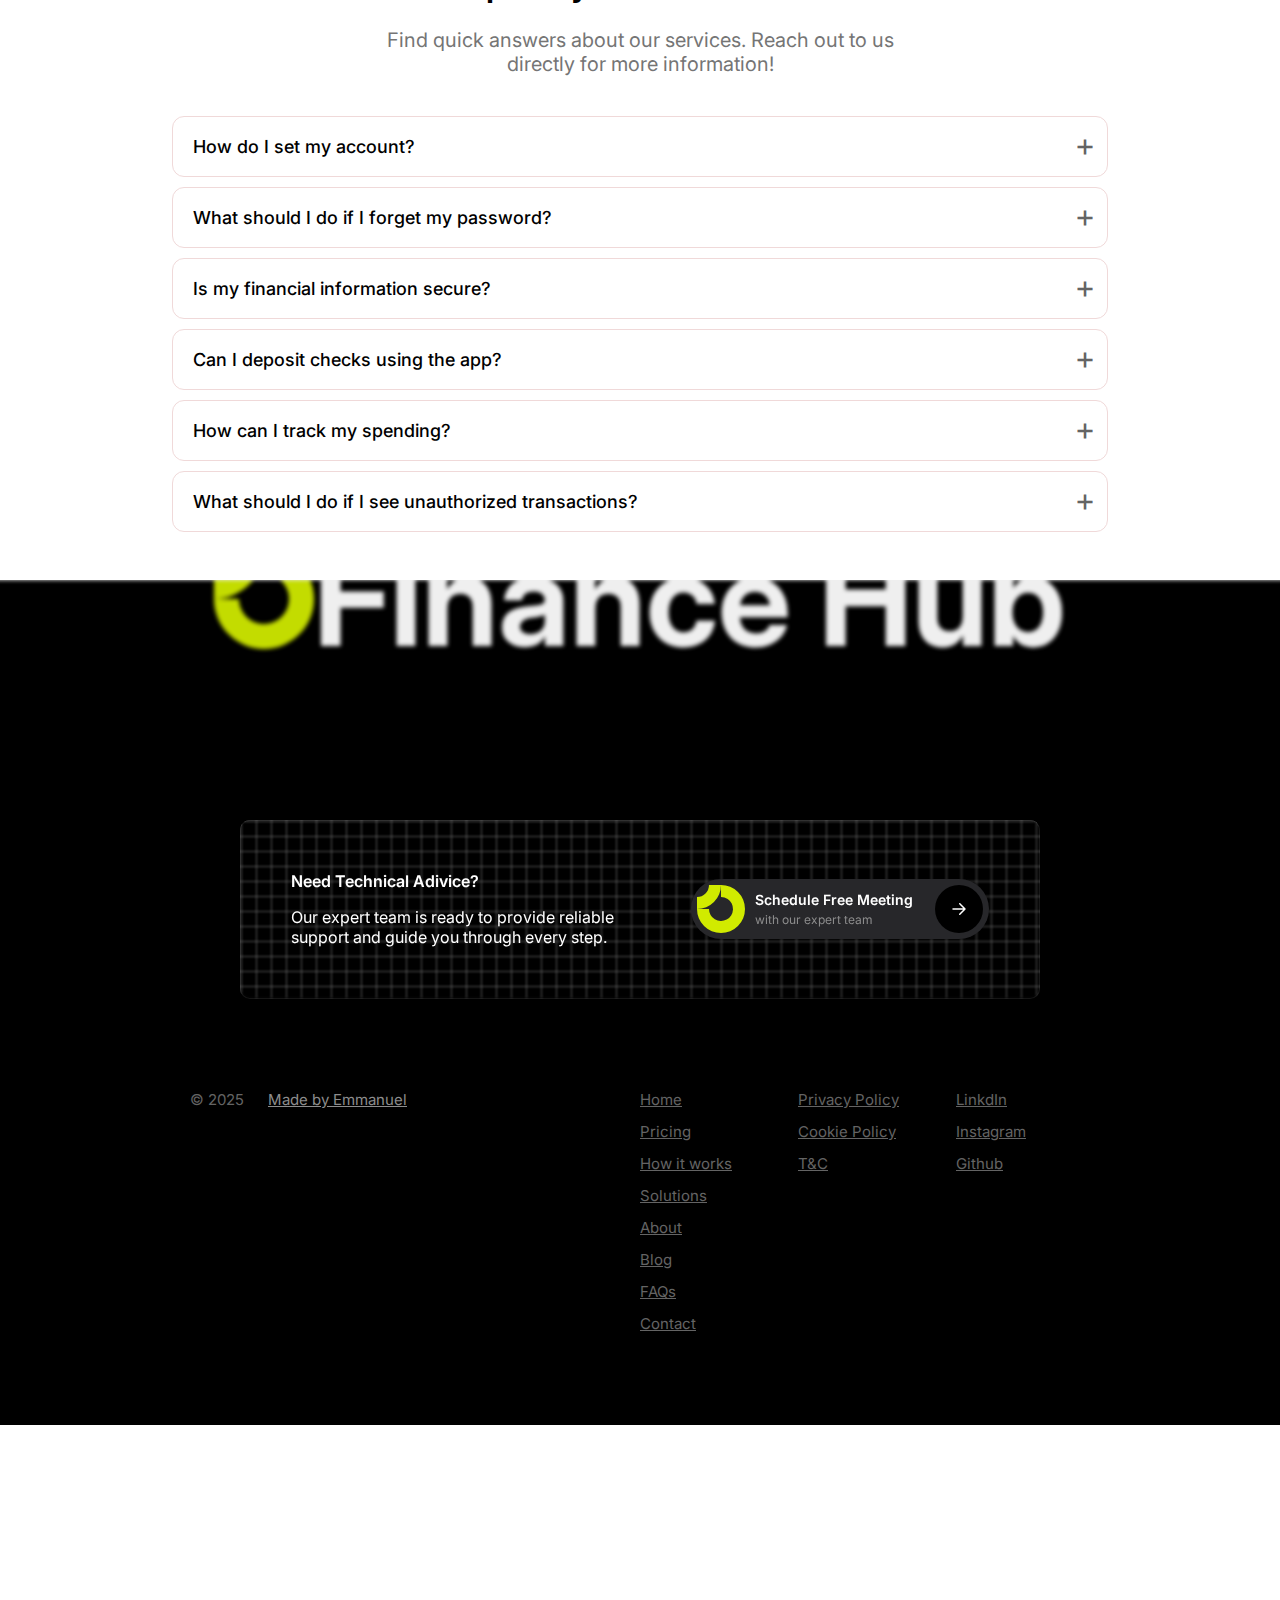
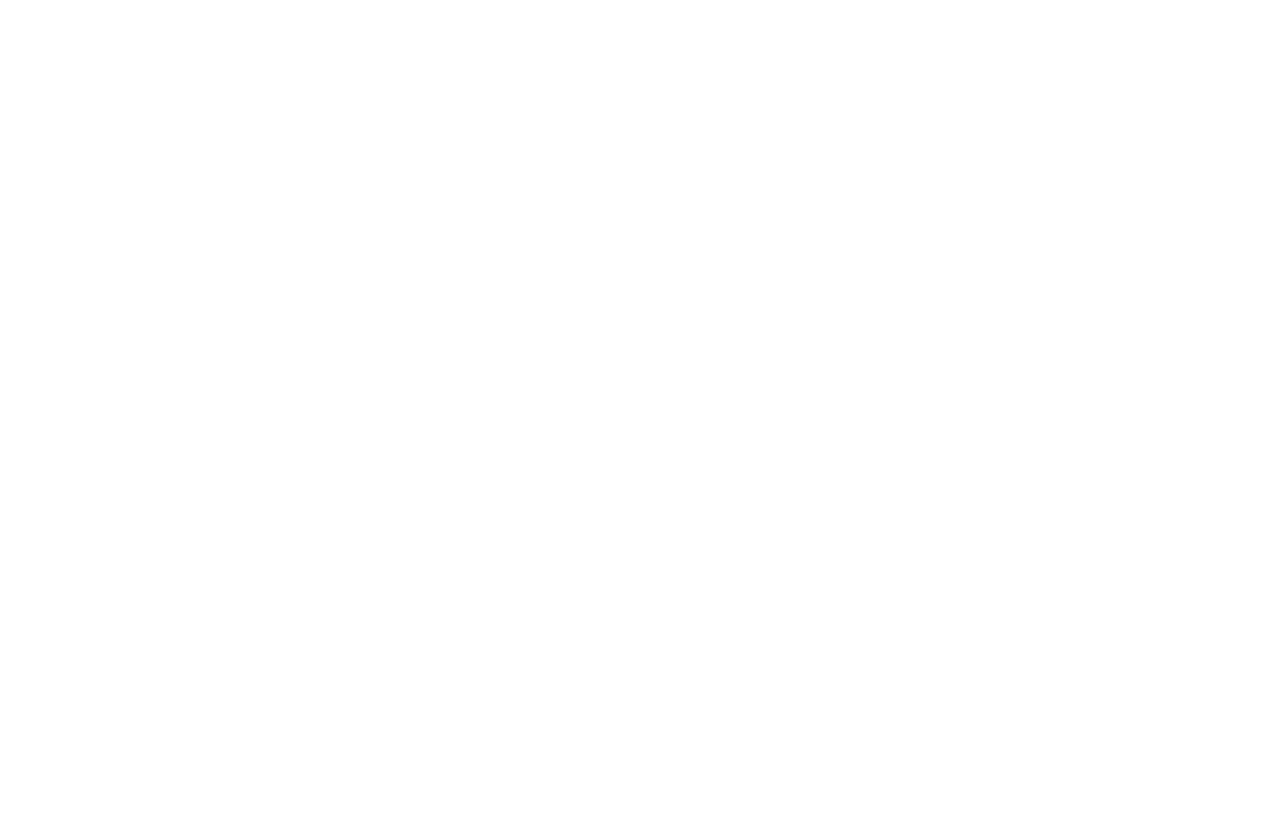
==== commit 8705e250: "sidebar for responsiveness" ====
--- a/index.html
+++ b/index.html
@@ -31,8 +31,8 @@
     <meta name="twitter:url" content="https://finance-hub-project.vercel.app">
 
 
-     <!-- Open Graph (Optional for rich previews) -->
-     <meta property="og:locale" content="en_US">
+    <!-- Open Graph (Optional for rich previews) -->
+    <meta property="og:locale" content="en_US">
 
 
 
@@ -63,13 +63,61 @@
     <!-- Header First  -->
     <div class="main" style="min-height: 100vh;width: auto;">
         <header>
+
+            <!-- sidebar  -->
+
+            <nav class="sidebar">
+                
+                <div class="product">
+                    <p>Product</p>
+                    <div class="links">
+                        <a href="">How It Works</a>
+                        <a href="">Solutions</a>
+                    </div>
+
+                
+                </div>
+
+
+                <div class="product">
+                    <p>Resources</p>
+
+                    <div class="links">
+                        <a  href="">Blog</a>
+                        <a href="">About</a>
+                        <a href="">Careers</a>
+                        <a href="">Spring Release</a>
+                    </div>
+                    
+                    
+                </div>
+
+
+                <a  class="ref" href="#pricing">Pricing</a>
+
+
+                <a  class="ref" href="#testimonials">Testimonials</a>
+
+
+                <a  class="ref" href="#faqs">FAQ</a>
+
+                <a  href="" class="button card-button popular-button">Get Started</a>
+
+                
+
+                
+            </nav>
+
+
+
+            <!-- original  -->
             <div class="left-section">
                 <div class="logo">
                     <img src="./Public/finance-hub-logo.svg" alt="finance-hub-logo">
                 </div>
                 <div class="name">FinanceHub</div>
             </div>
-            <div class="middle-section">
+            <div class="middle-section hideOnMobile">
                 <div class="nav">
                     <a href="#">Product</a>
                 </div>
@@ -88,9 +136,12 @@
                 
             </div>
 
-            <div class="right-section">
+            <div class="right-section hideOnMobile">
                 <button class="contact-us">Contact Us</button>
             </div>
+
+            <img onclick=showSidebar() class="menu" src="./Public/menu.svg" alt="">
+            <img onclick=hideSidebar() class="close" src="./Public/close.svg" alt="">
             
         </header>
         
@@ -475,7 +526,7 @@
             <!-- Start of Testimonials -->
 
 
-            <article class="testimonials">
+            <article class="testimonials" id="testimonials">
                 <div class="testimonials-cont">
                     <div class="header">
                         <p class="main-heading">Testimonials</p>
@@ -921,4 +972,6 @@
          <!-- End of footer section  -->
     </div>
 </body>
+
+<script src="./scripts/sidebar.js"></script>
 </html>
--- a/styles/header.css
+++ b/styles/header.css
@@ -1,13 +1,18 @@
 header{
    display: flex;
-   background-color: black;
+   background-color: rgba(0, 0, 0, 0.938);
    justify-content: space-between;
+   align-items: center;
    
-   height: 60px;
+   height: 70px;
    position: fixed;
    top: 0;
    left: 0;
    right: 0;
+   z-index: 100;
+
+
+   backdrop-filter: blur(10px);
 }
 
 .left-section{
@@ -67,3 +72,156 @@
     cursor: pointer;
 }
 
+
+/* hamburger menu styles  */
+
+header .menu,
+header .close{
+    width: 40px;
+    height: 40px;
+    cursor: pointer;
+    display: none;
+}
+
+
+
+ /* Sidebar Slides  */
+
+
+ .sidebar{
+    position: fixed;
+    top: 70px;
+    right: 0;
+    height: 0px;
+    width: 100%; 
+    z-index: 999;
+    background-color: black;
+
+    display: flex;
+    flex-direction: column;
+    gap: 10px;
+    flex: none;
+    padding: 0 16px 80px;
+    overflow-y: auto; /* Enables scrolling inside sidebar */
+
+    /* animations */
+
+    transition: height 0.5s ease-in;
+    opacity: 0;
+    pointer-events: none;
+    
+}
+
+.sidebar.show{
+    height: 100vh;
+    opacity: 1;
+    pointer-events: auto;
+}
+
+/* .sidebar.hide{
+    height: 0px;
+} */
+
+.sidebar .product{
+    display: flex;
+    flex-direction: column;
+    justify-content: center;
+    gap: 5px;
+    height: min-content;
+    width: 100%;
+    padding: 15px 0;
+}
+
+.product p{
+    font-weight: 700;
+    color: rgb(130, 130, 130);
+}
+
+
+.product .links{
+    display: flex;
+    flex-direction: column;
+    gap: 6px;
+    height: min-content;
+    width: 100%;
+    /* align-items: center; */
+    justify-content: center;
+
+    padding: 5px;
+    
+
+    
+}
+.sidebar a {
+    text-decoration: none;
+    color: white;
+}
+
+header .sidebar .button{
+    color: black;
+}
+
+
+
+
+.product .links a{
+    
+    width: 100%;
+
+    
+
+    border-radius: 10px;
+
+    height: 50px;
+
+
+    display: flex;
+    align-items: center;
+
+    padding: 0px 10px;
+    /* justify-content: center; */
+    transition: all 0.2s ease-in-out;
+}
+
+.product .links a:hover{
+    background-color: rgb(29, 26, 26);
+}
+
+
+
+.sidebar .ref{
+    padding: 10px 0;
+    
+
+}
+
+ /* 
+*****************
+Media Queries 
+*****************   */
+
+/* Smaller Screens  */
+
+@media (max-width:809px) {
+    .hideOnMobile{
+        display: none;
+    }
+
+    header .menu{
+        display: block;
+    }
+
+    header{
+        justify-content: space-between;
+    }
+
+    header .menu,
+    header .close{
+        margin-right: 30px;
+    }
+
+    
+}
+
+
+
